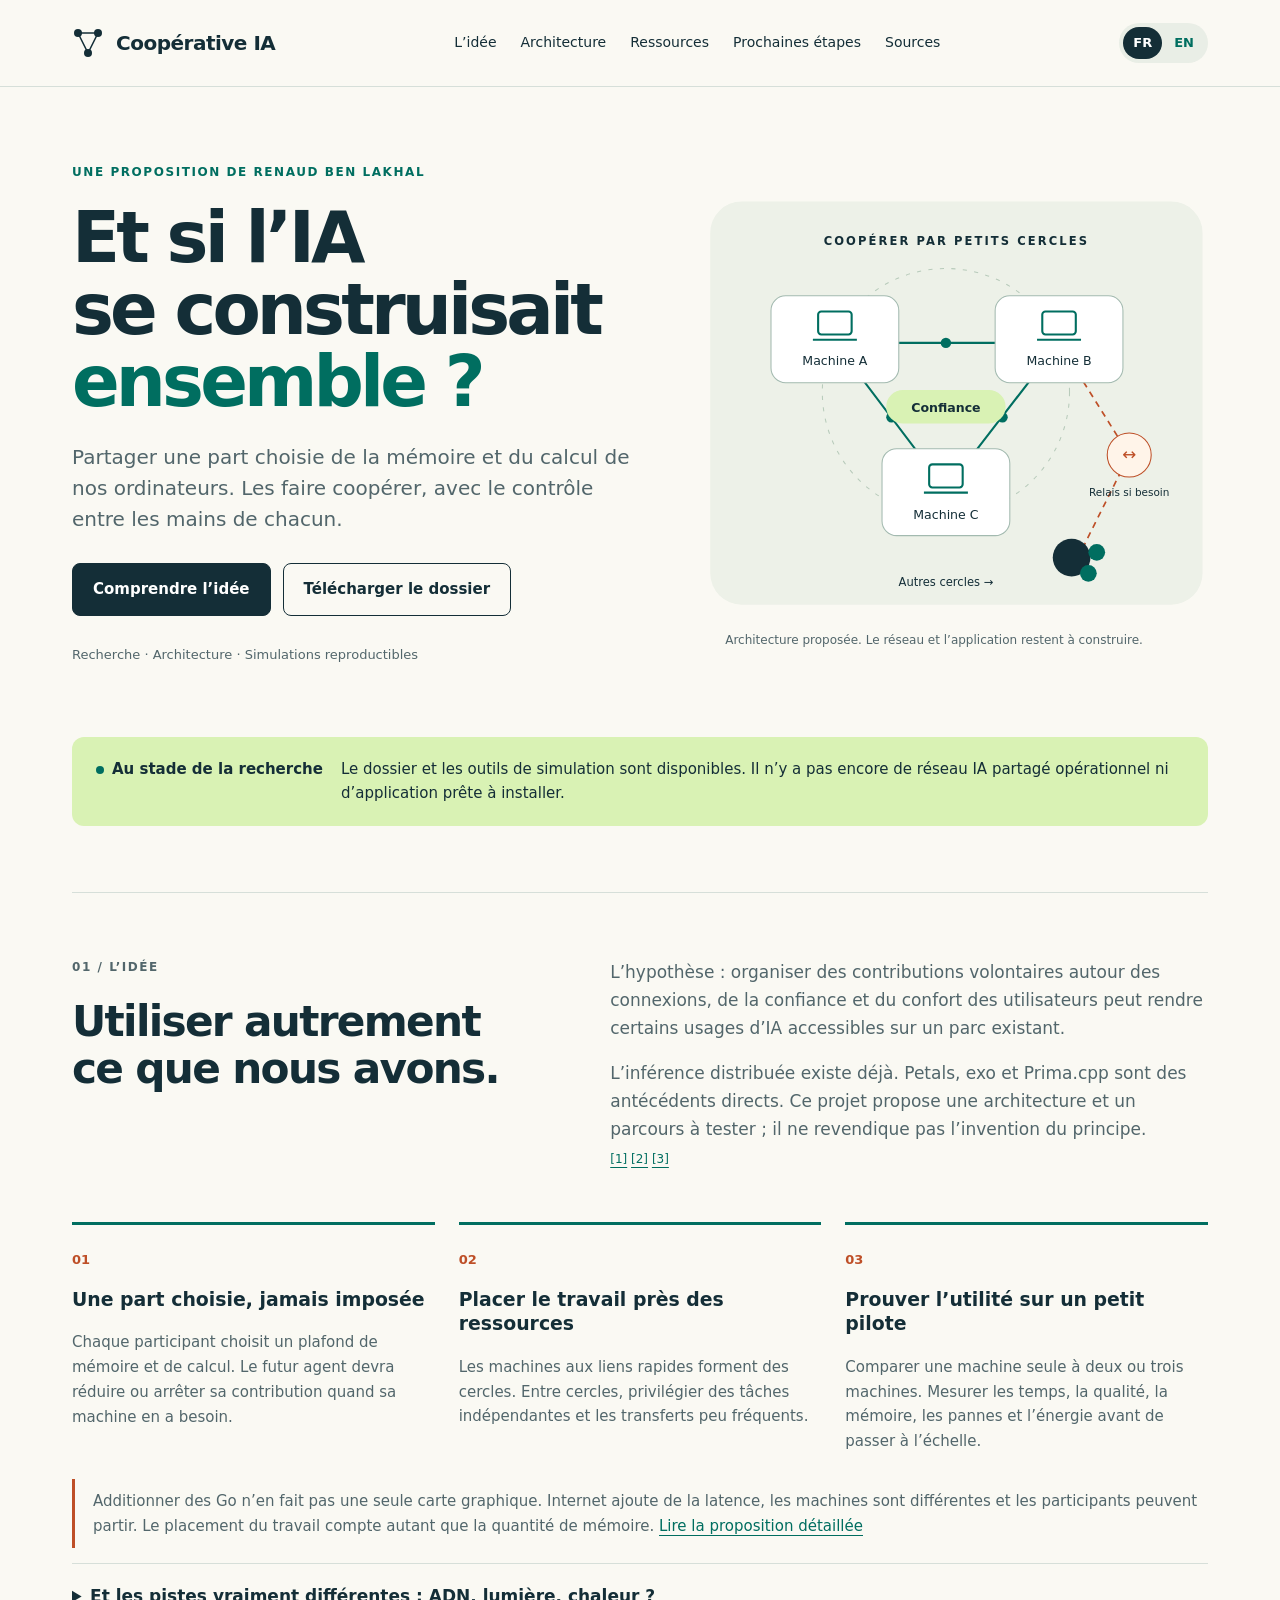
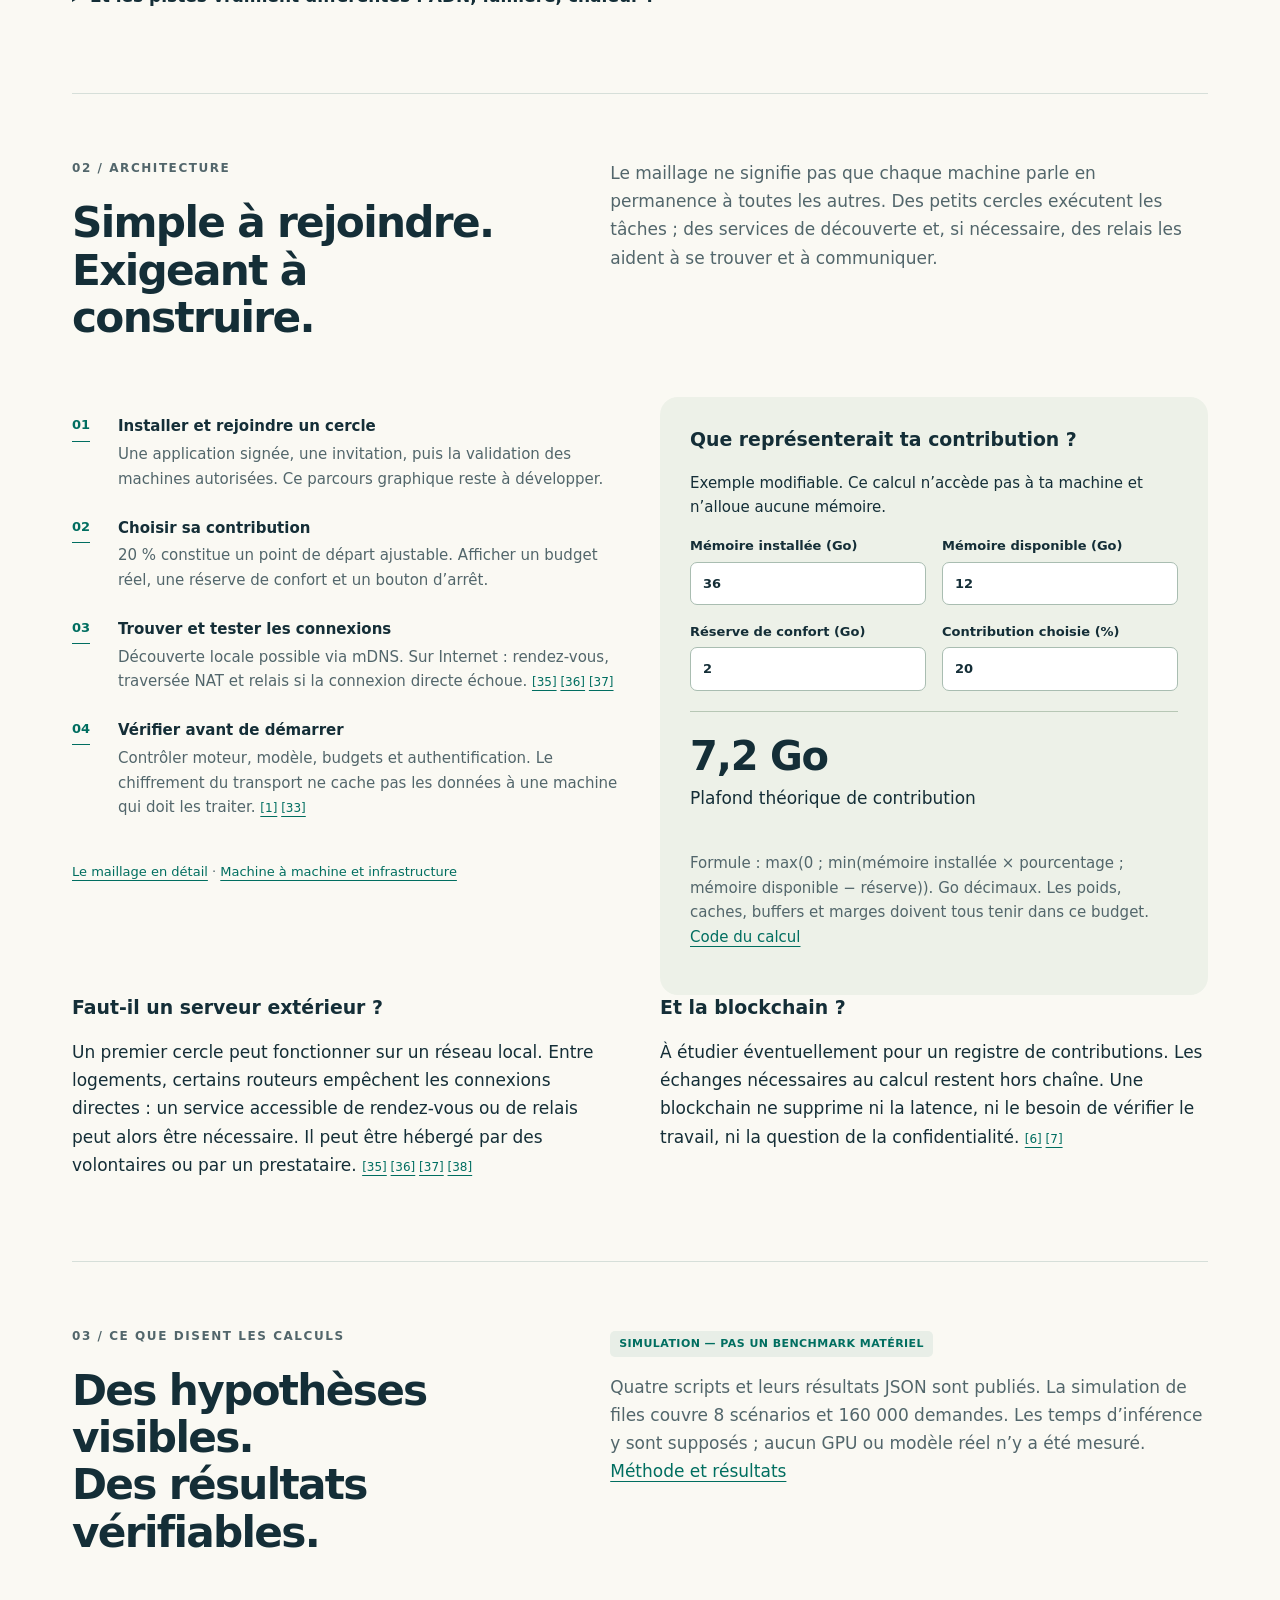
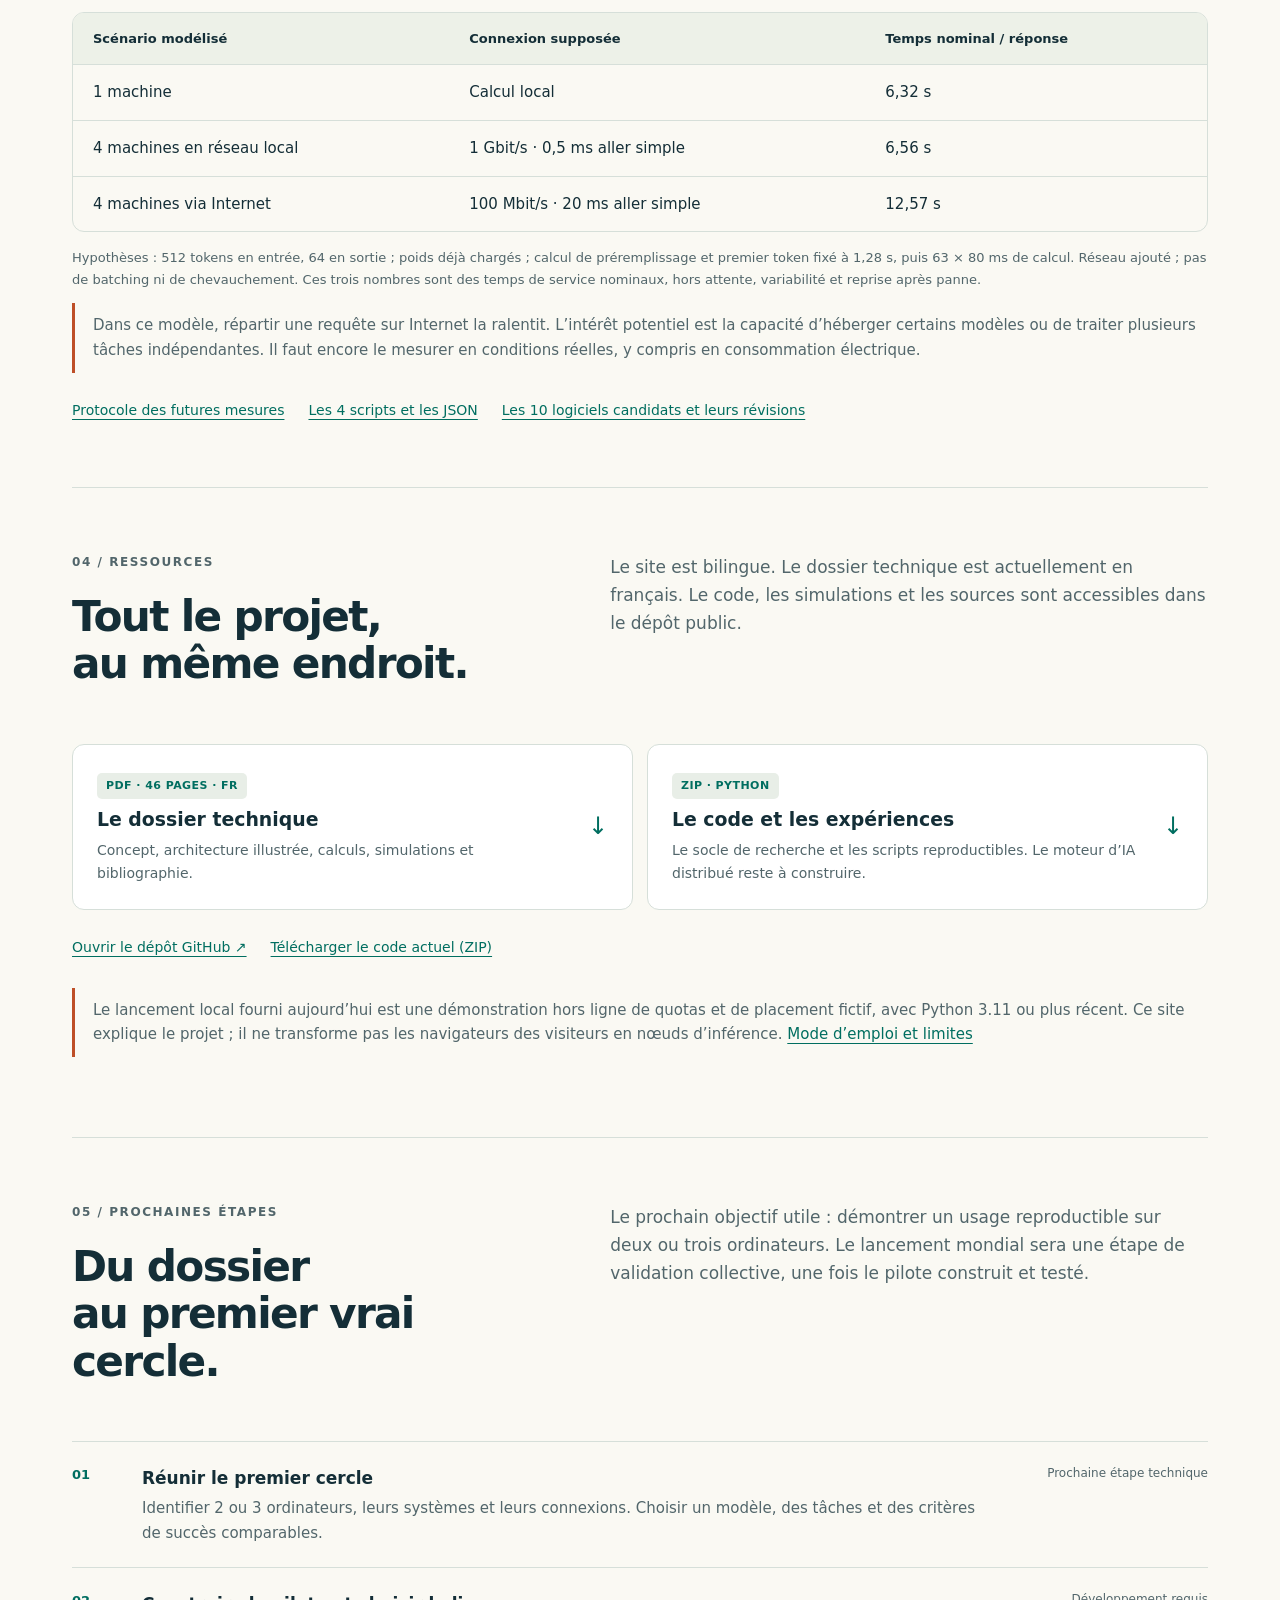
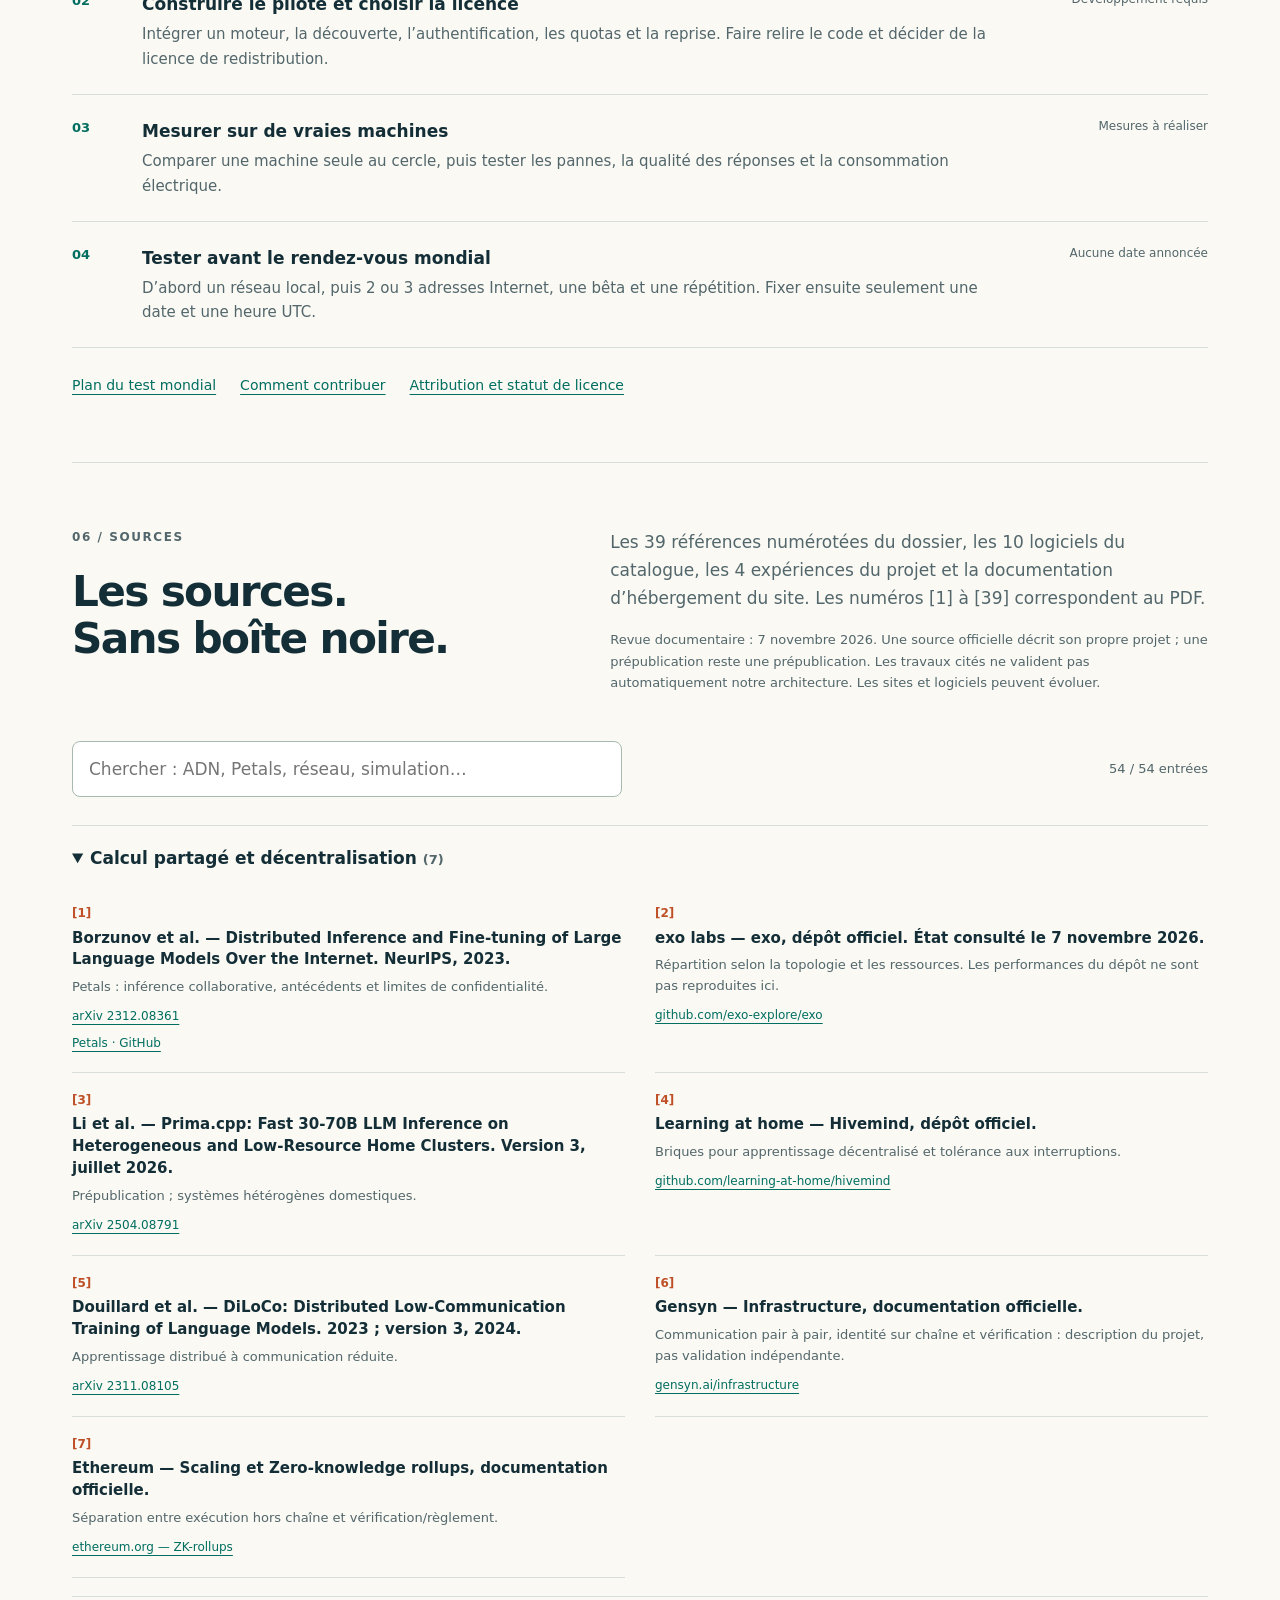
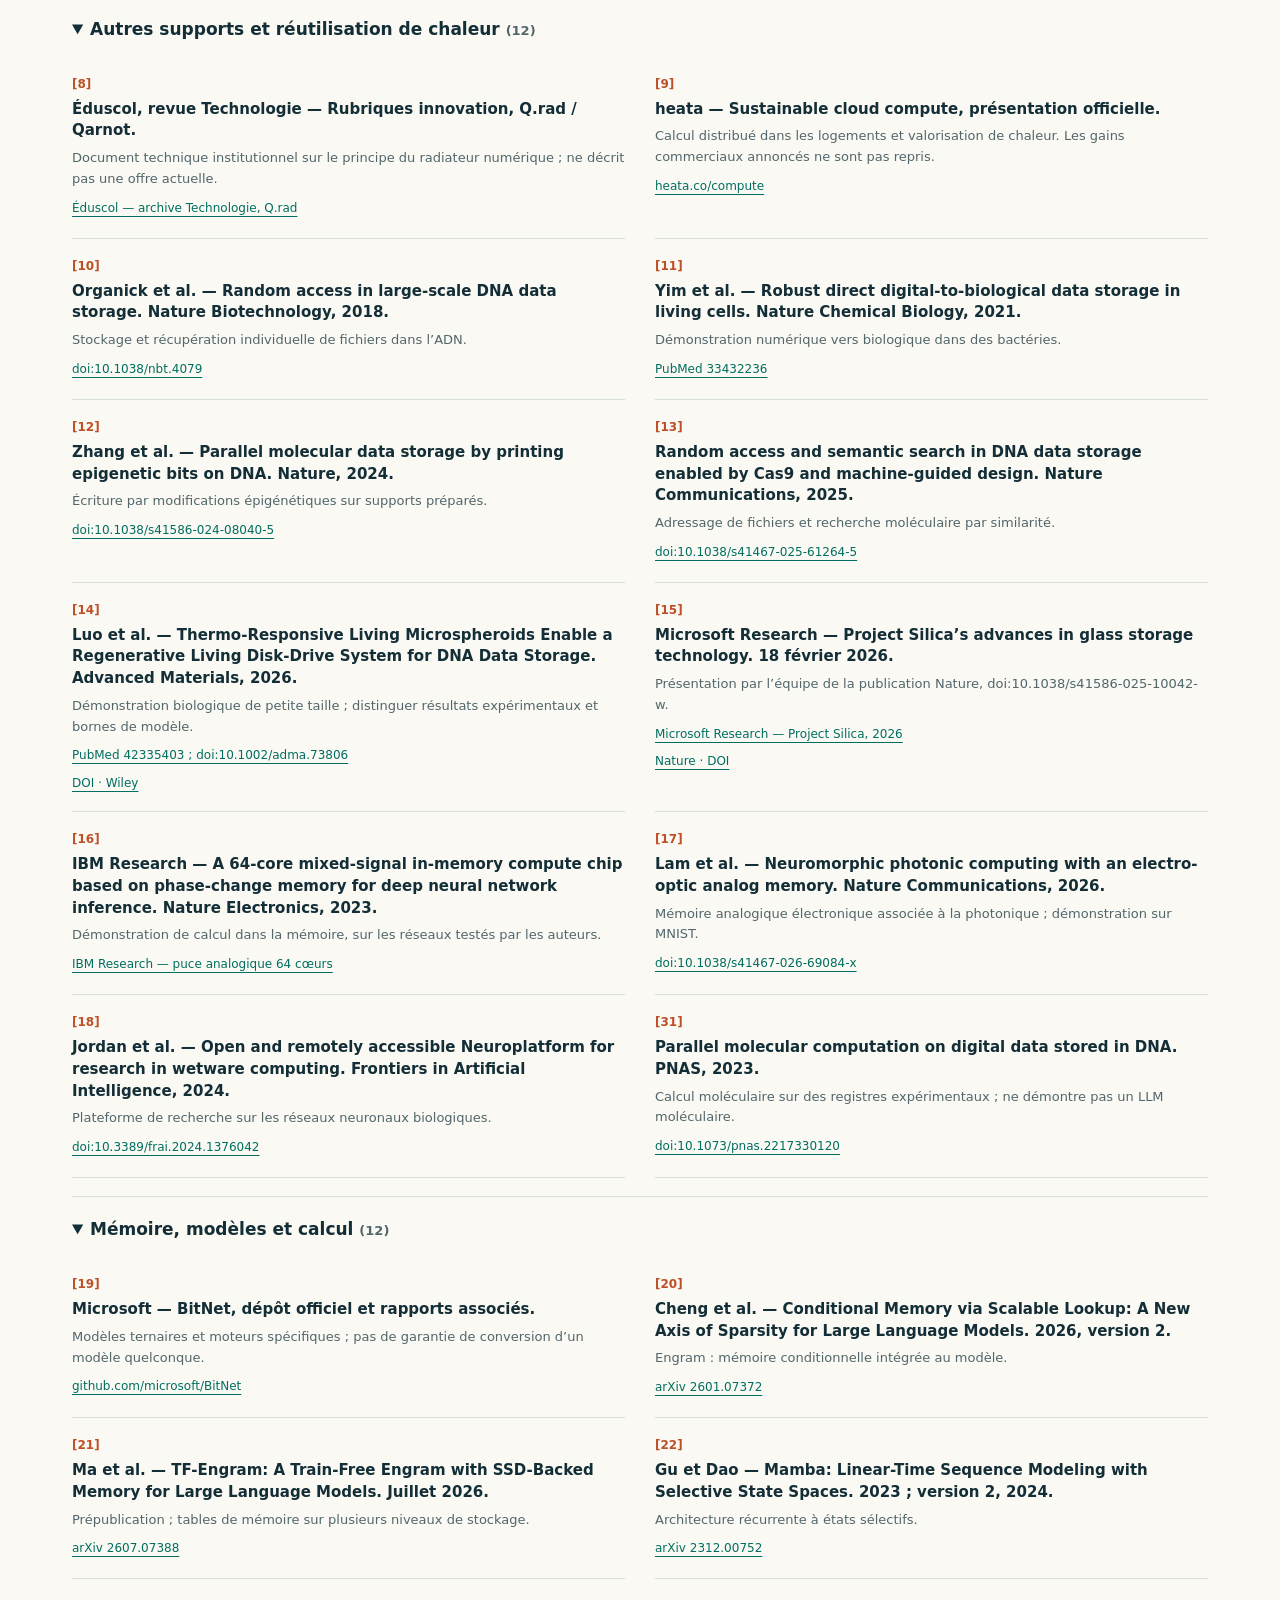
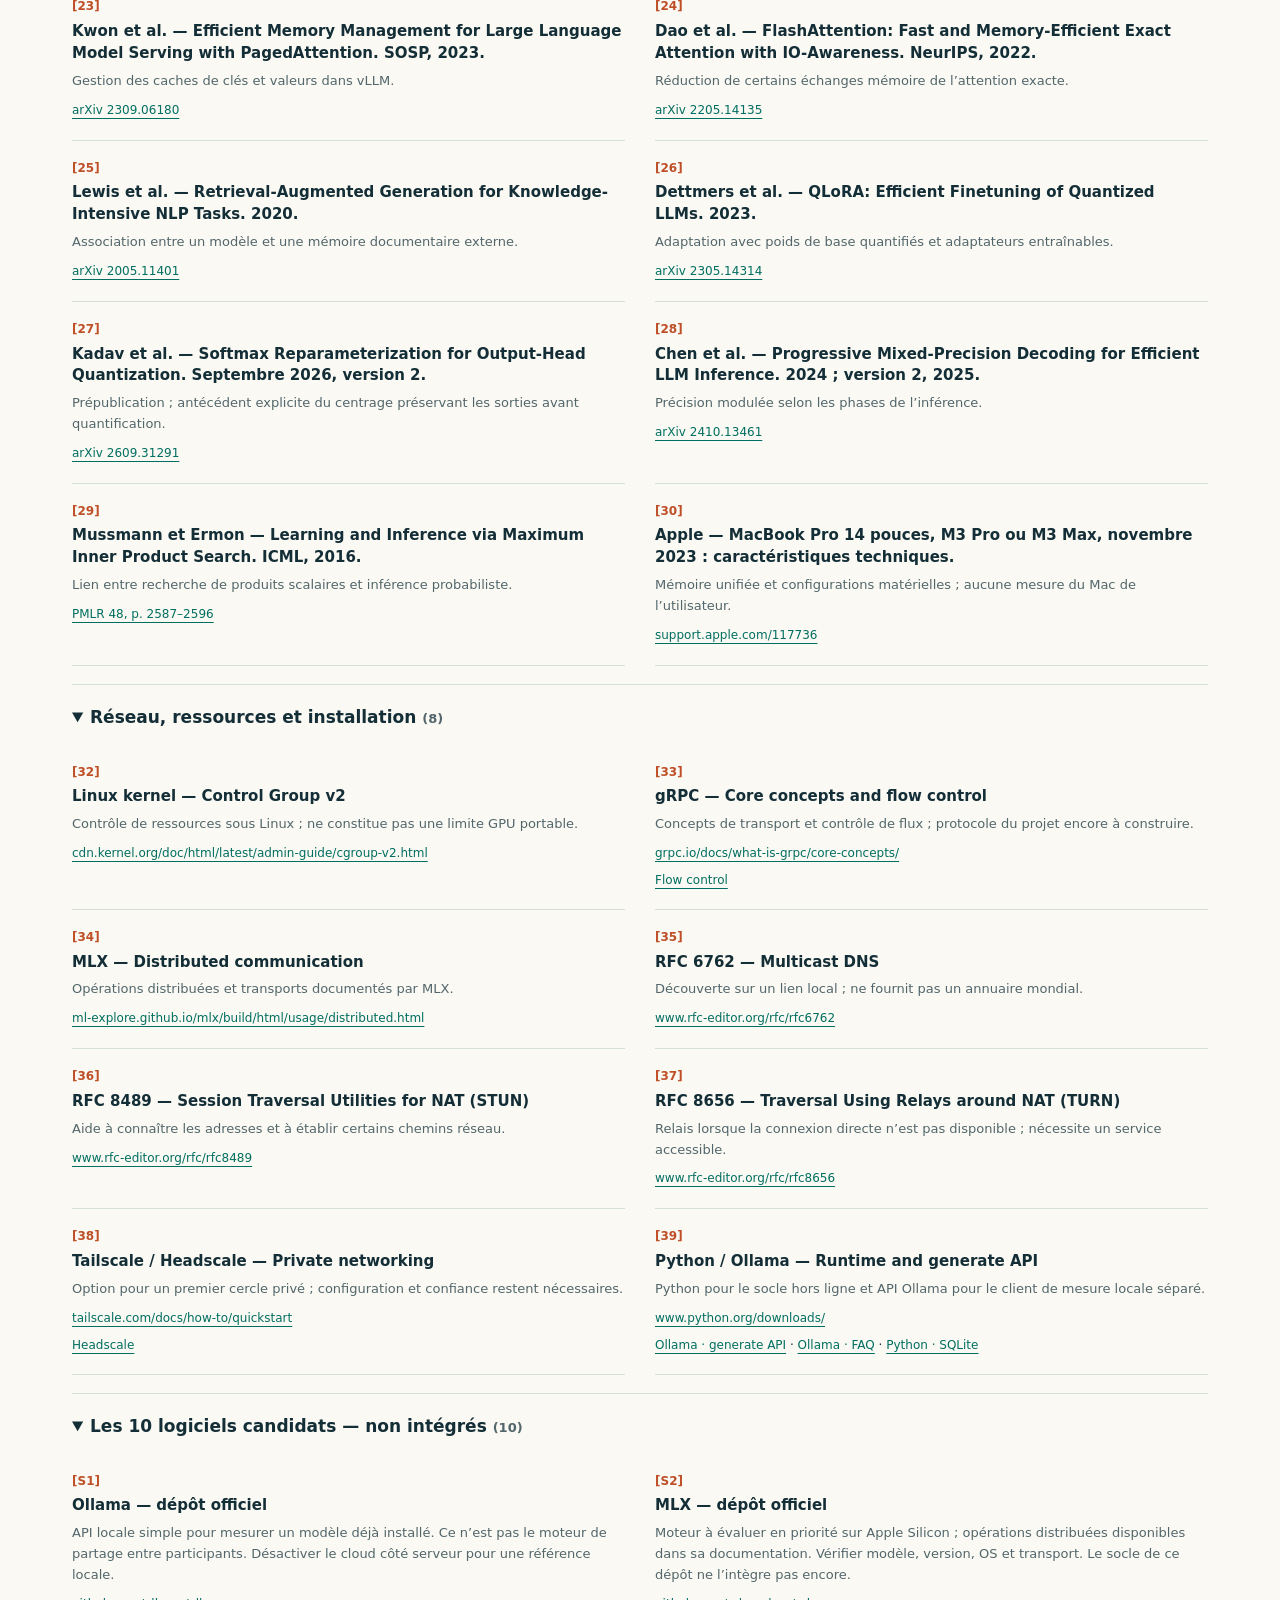
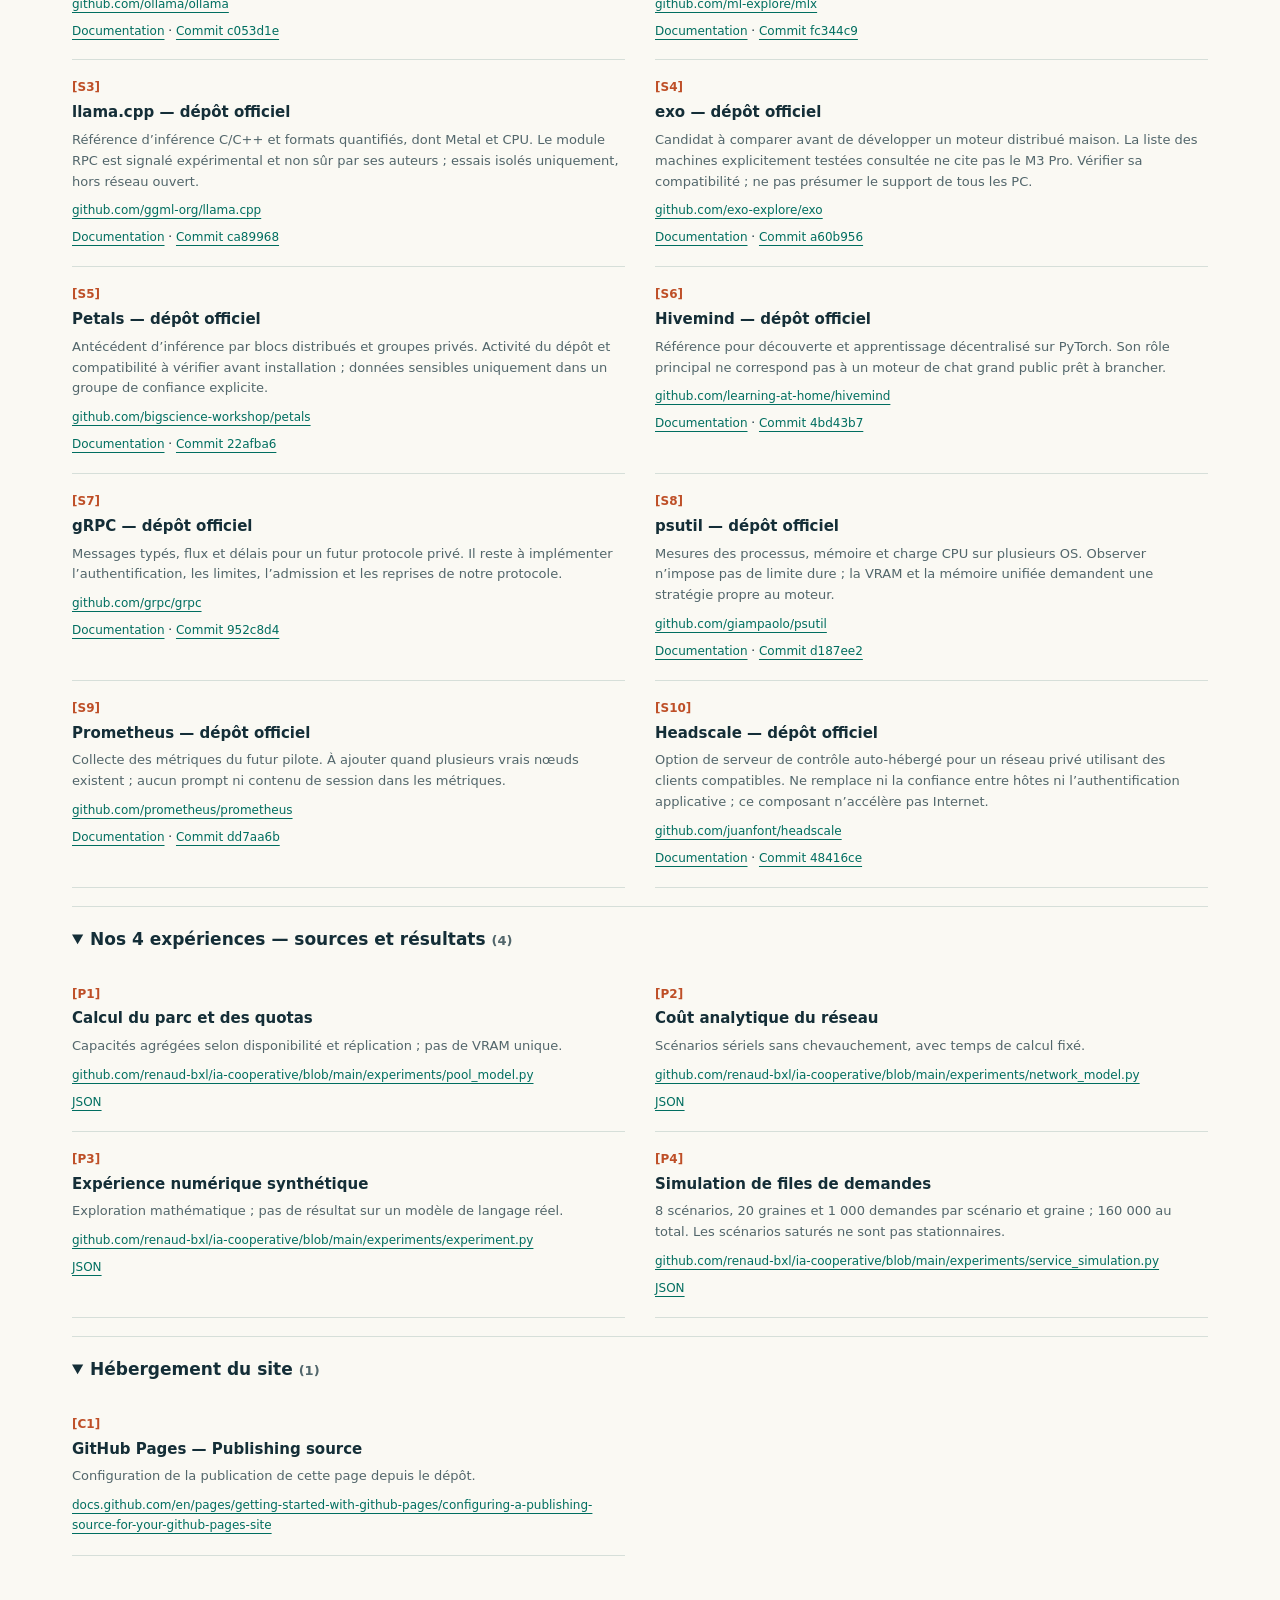
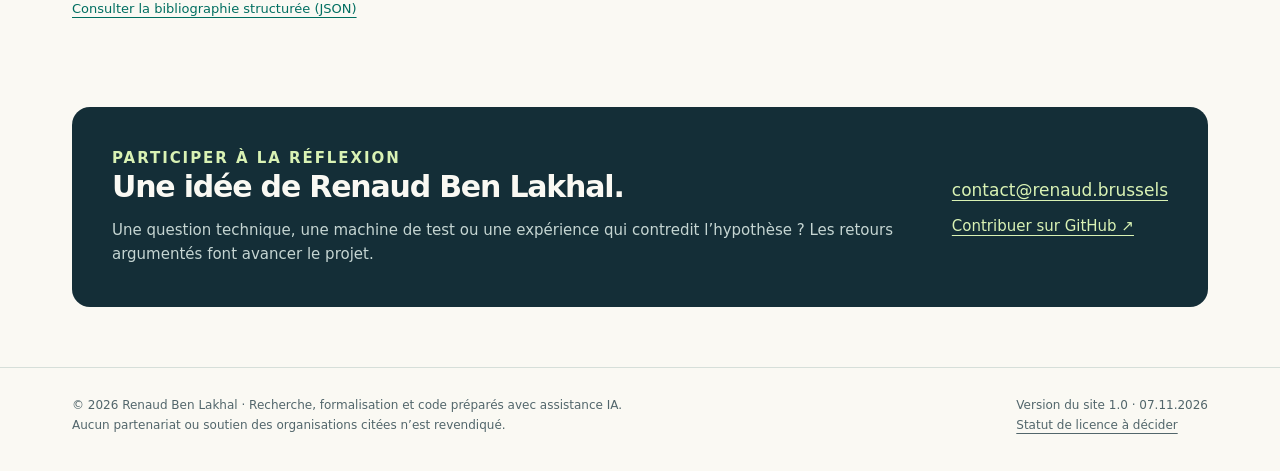
==== docs/index.html @ fbaa8c73 "Keep public research material only" ====
<!doctype html><html lang="fr"><head><meta charset="utf-8"><meta name="viewport" content="width=device-width,initial-scale=1"><title>Coopérative IA — Renaud Ben Lakhal</title><meta name="description" content="Une proposition de Renaud Ben Lakhal pour partager volontairement mémoire et calcul. Architecture, simulations reproductibles, ressources et sources."><meta name="author" content="Renaud Ben Lakhal"><meta name="theme-color" content="#142e37"><meta property="og:title" content="Coopérative IA — Renaud Ben Lakhal"><meta property="og:description" content="Une proposition de Renaud Ben Lakhal pour partager volontairement mémoire et calcul. Architecture, simulations reproductibles, ressources et sources."><meta property="og:type" content="website"><link rel="alternate" hreflang="fr" href="index.html"><link rel="alternate" hreflang="en" href="en.html"><link rel="icon" href="site/favicon.svg" type="image/svg+xml"><link rel="stylesheet" href="site/style.css"><script src="site/app.js" defer></script></head><body>
 <a class="skip" href="#main">Aller au contenu</a><header class="header"><div class="wrap"><a class="brand" href="index.html"><svg viewBox="0 0 32 32" aria-hidden="true"><path d="M6 6 26 6 16 26Z" fill="none" stroke="currentColor" stroke-width="1.5"/><g fill="currentColor"><circle cx="6" cy="6" r="4"/><circle cx="26" cy="6" r="4"/><circle cx="16" cy="26" r="4"/></g></svg>Coopérative IA</a><nav class="nav" aria-label="Navigation principale"><a href="#idea">L’idée</a><a href="#architecture">Architecture</a><a href="#resources">Ressources</a><a href="#next">Prochaines étapes</a><a href="#sources">Sources</a></nav><div class="languages" aria-label="Langue"><span aria-current="page">FR</span><a href="en.html" lang="en" hreflang="en" aria-label="Read in English">EN</a></div></div></header>
 <main id="main" class="wrap"><div class="hero"><div><p class="eyebrow">Une proposition de Renaud Ben Lakhal</p><h1>Et si l’IA<br>se construisait<br><em>ensemble ?</em></h1><p class="lede">Partager une part choisie de la mémoire et du calcul de nos ordinateurs. Les faire coopérer, avec le contrôle entre les mains de chacun.</p><div class="buttons"><a href="#idea" class="button">Comprendre l’idée</a><a href="#resources" class="button secondary">Télécharger le dossier</a></div><p class="small">Recherche · Architecture · Simulations reproductibles</p></div><figure class="hero-visual"><svg viewBox="0 0 480 420" role="img" aria-labelledby="diagram-title diagram-desc"><title id="diagram-title">Un petit cercle de machines, relié à d’autres cercles</title><desc id="diagram-desc">Trois ordinateurs coopèrent dans un cercle de confiance. Un autre cercle est accessible en direct ou par un relais si nécessaire. Schéma de l’architecture proposée.</desc><rect x="5" y="10" width="470" height="385" rx="30" fill="#edf1e8"/><circle cx="230" cy="192" r="118" fill="none" stroke="#b8cbbb" stroke-dasharray="4 7"/><path d="M124 145 338 145 230 285Z" stroke="#006e60" stroke-width="2" fill="none"/><g fill="#006e60"><circle cx="230" cy="145" r="5"/><circle cx="284" cy="216" r="5"/><circle cx="178" cy="216" r="5"/></g><path d="M338 145 405 252 360 342" fill="none" stroke="#be4f27" stroke-width="1.6" stroke-dasharray="6 5"/>
 <g font-family="system-ui,sans-serif" text-anchor="middle" fill="#142e37"><text x="240" y="52" font-size="11" font-weight="700" letter-spacing="2">COOPÉRER PAR PETITS CERCLES</text>
 <g fill="white" stroke="#a3bab0"><rect x="63" y="100" width="122" height="83" rx="14"/><rect x="277" y="100" width="122" height="83" rx="14"/><rect x="169" y="246" width="122" height="83" rx="14"/></g>
 <g fill="none" stroke="#006e60" stroke-width="2"><rect x="108" y="115" width="32" height="22" rx="3"/><path d="M103 142h42"/><rect x="322" y="115" width="32" height="22" rx="3"/><path d="M317 142h42"/><rect x="214" y="261" width="32" height="22" rx="3"/><path d="M209 288h42"/></g>
 <text x="124" y="166" font-size="12">Machine A</text><text x="338" y="166" font-size="12">Machine B</text><text x="230" y="313" font-size="12">Machine C</text>
 <rect x="173" y="190" width="114" height="32" rx="16" fill="#d9f2b4"/><text x="230" y="211" font-size="12" font-weight="700">Confiance</text>
 <circle cx="405" cy="252" r="21" fill="#fff4e9" stroke="#be4f27"/><text x="405" y="257" font-size="16" fill="#be4f27">↔</text><text x="405" y="291" font-size="10">Relais si besoin</text><circle cx="350" cy="350" r="18" fill="#142e37"/><circle cx="374" cy="345" r="8" fill="#006e60"/><circle cx="366" cy="365" r="8" fill="#006e60"/><text x="230" y="377" font-size="11">Autres cercles →</text></g></svg><figcaption>Architecture proposée. Le réseau et l’application restent à construire.</figcaption></figure></div>
 <aside class="status"><strong><span class="dot"></span>Au stade de la recherche</strong><p>Le dossier et les outils de simulation sont disponibles. Il n’y a pas encore de réseau IA partagé opérationnel ni d’application prête à installer.</p></aside>
 <section id="idea"><div class="section-head"><div><p class="eyebrow">01 / L’idée</p><h2>Utiliser autrement<br>ce que nous avons.</h2></div><div><p>L’hypothèse : organiser des contributions volontaires autour des connexions, de la confiance et du confort des utilisateurs peut rendre certains usages d’IA accessibles sur un parc existant.</p><p>L’inférence distribuée existe déjà. Petals, exo et Prima.cpp sont des antécédents directs. Ce projet propose une architecture et un parcours à tester ; il ne revendique pas l’invention du principe. <span class="refs"><a href="#ref-1">[1]</a> <a href="#ref-2">[2]</a> <a href="#ref-3">[3]</a></span></p></div></div><div class="grid3"><article class="feature"><div class="number">01</div><h3>Une part choisie, jamais imposée</h3><p>Chaque participant choisit un plafond de mémoire et de calcul. Le futur agent devra réduire ou arrêter sa contribution quand sa machine en a besoin.</p></article><article class="feature"><div class="number">02</div><h3>Placer le travail près des ressources</h3><p>Les machines aux liens rapides forment des cercles. Entre cercles, privilégier des tâches indépendantes et les transferts peu fréquents.</p></article><article class="feature"><div class="number">03</div><h3>Prouver l’utilité sur un petit pilote</h3><p>Comparer une machine seule à deux ou trois machines. Mesurer les temps, la qualité, la mémoire, les pannes et l’énergie avant de passer à l’échelle.</p></article></div><p class="note">Additionner des Go n’en fait pas une seule carte graphique. Internet ajoute de la latence, les machines sont différentes et les participants peuvent partir. Le placement du travail compte autant que la quantité de mémoire. <a href="https://github.com/renaud-bxl/ia-cooperative/blob/main/docs/PROPOSITION.md">Lire la proposition détaillée</a></p>
 <details><summary>Et les pistes vraiment différentes : ADN, lumière, chaleur ?</summary><p>Le stockage dans l’ADN, y compris dans des cellules vivantes, fait l’objet d’expériences publiées. Il ne démontre pas une mémoire vive directement utilisable par un LLM sur un PC. Le verre sert une autre logique d’archivage. Le calcul analogique en mémoire et la photonique sont des pistes matérielles distinctes. <span class="refs"><a href="#ref-10">[10]</a> <a href="#ref-11">[11]</a> <a href="#ref-12">[12]</a> <a href="#ref-13">[13]</a> <a href="#ref-14">[14]</a> <a href="#ref-15">[15]</a> <a href="#ref-16">[16]</a> <a href="#ref-17">[17]</a> <a href="#ref-18">[18]</a> <a href="#ref-31">[31]</a></span></p><p>Qarnot et heata illustrent la valorisation de chaleur. Cela inspire une implantation utile du calcul, sans prouver une économie d’énergie pour notre système. L’approche proposée ici vise d’abord un pilote réalisable avec des ordinateurs existants. <span class="refs"><a href="#ref-8">[8]</a> <a href="#ref-9">[9]</a></span></p></details></section>
 <section id="architecture"><div class="section-head"><div><p class="eyebrow">02 / Architecture</p><h2>Simple à rejoindre.<br>Exigeant à construire.</h2></div><p>Le maillage ne signifie pas que chaque machine parle en permanence à toutes les autres. Des petits cercles exécutent les tâches ; des services de découverte et, si nécessaire, des relais les aident à se trouver et à communiquer.</p></div><div class="split"><div><ol class="steps"><li><strong>Installer et rejoindre un cercle</strong><p>Une application signée, une invitation, puis la validation des machines autorisées. Ce parcours graphique reste à développer.</p></li><li><strong>Choisir sa contribution</strong><p>20 % constitue un point de départ ajustable. Afficher un budget réel, une réserve de confort et un bouton d’arrêt.</p></li><li><strong>Trouver et tester les connexions</strong><p>Découverte locale possible via mDNS. Sur Internet : rendez-vous, traversée NAT et relais si la connexion directe échoue. <span class="refs"><a href="#ref-35">[35]</a> <a href="#ref-36">[36]</a> <a href="#ref-37">[37]</a></span></p></li><li><strong>Vérifier avant de démarrer</strong><p>Contrôler moteur, modèle, budgets et authentification. Le chiffrement du transport ne cache pas les données à une machine qui doit les traiter. <span class="refs"><a href="#ref-1">[1]</a> <a href="#ref-33">[33]</a></span></p></li></ol><p class="small"><a href="https://github.com/renaud-bxl/ia-cooperative/blob/main/docs/MESH.md">Le maillage en détail</a> · <a href="https://github.com/renaud-bxl/ia-cooperative/blob/main/docs/INFRASTRUCTURE.md">Machine à machine et infrastructure</a></p></div><div class="tint calculator"><h3>Que représenterait ta contribution ?</h3><p>Exemple modifiable. Ce calcul n’accède pas à ta machine et n’alloue aucune mémoire.</p><form id="quota-form" novalidate><div class="calc-fields"><label for="installed">Mémoire installée (Go)<input id="installed" type="number" min="0" max="1000000" step="any" value="36" required inputmode="decimal"></label><label for="available">Mémoire disponible (Go)<input id="available" type="number" min="0" max="1000000" step="any" value="12" required inputmode="decimal"></label><label for="reserve">Réserve de confort (Go)<input id="reserve" type="number" min="0" max="1000000" step="any" value="2" required inputmode="decimal"></label><label for="percent">Contribution choisie (%)<input id="percent" type="number" min="0" max="100" step="any" value="20" required inputmode="decimal"></label></div><div class="result" aria-live="polite"><strong id="quota-value">7,2 Go</strong>Plafond théorique de contribution</div><p class="error" id="quota-error" role="status"></p></form><p class="small">Formule : max(0 ; min(mémoire installée × pourcentage ; mémoire disponible − réserve)). Go décimaux. Les poids, caches, buffers et marges doivent tous tenir dans ce budget. <a href="https://github.com/renaud-bxl/ia-cooperative/blob/main/coopai/policy.py">Code du calcul</a></p></div></div>
 <div class="split"><div><h3>Faut-il un serveur extérieur ?</h3><p>Un premier cercle peut fonctionner sur un réseau local. Entre logements, certains routeurs empêchent les connexions directes : un service accessible de rendez-vous ou de relais peut alors être nécessaire. Il peut être hébergé par des volontaires ou par un prestataire. <span class="refs"><a href="#ref-35">[35]</a> <a href="#ref-36">[36]</a> <a href="#ref-37">[37]</a> <a href="#ref-38">[38]</a></span></p></div><div><h3>Et la blockchain ?</h3><p>À étudier éventuellement pour un registre de contributions. Les échanges nécessaires au calcul restent hors chaîne. Une blockchain ne supprime ni la latence, ni le besoin de vérifier le travail, ni la question de la confidentialité. <span class="refs"><a href="#ref-6">[6]</a> <a href="#ref-7">[7]</a></span></p></div></div></section>
 <section id="evidence"><div class="section-head"><div><p class="eyebrow">03 / Ce que disent les calculs</p><h2>Des hypothèses visibles.<br>Des résultats vérifiables.</h2></div><div><span class="tag">Simulation — pas un benchmark matériel</span><p style="margin-top:16px">Quatre scripts et leurs résultats JSON sont publiés. La simulation de files couvre 8 scénarios et 160 000 demandes. Les temps d’inférence y sont supposés ; aucun GPU ou modèle réel n’y a été mesuré. <a href="#ref-P4">Méthode et résultats</a></p></div></div>
 <div class="table-wrap"><table><caption class="sr-only">Temps de service nominaux calculés, sans attente en file</caption><thead><tr><th>Scénario modélisé</th><th>Connexion supposée</th><th>Temps nominal / réponse</th></tr></thead><tbody><tr><td>1 machine</td><td>Calcul local</td><td>6,32 s</td></tr><tr><td>4 machines en réseau local</td><td>1 Gbit/s · 0,5 ms aller simple</td><td>6,56 s</td></tr><tr><td>4 machines via Internet</td><td>100 Mbit/s · 20 ms aller simple</td><td>12,57 s</td></tr></tbody></table></div><p class="small" style="margin-top:15px">Hypothèses : 512 tokens en entrée, 64 en sortie ; poids déjà chargés ; calcul de préremplissage et premier token fixé à 1,28 s, puis 63 × 80 ms de calcul. Réseau ajouté ; pas de batching ni de chevauchement. Ces trois nombres sont des temps de service nominaux, hors attente, variabilité et reprise après panne.</p><p class="note">Dans ce modèle, répartir une requête sur Internet la ralentit. L’intérêt potentiel est la capacité d’héberger certains modèles ou de traiter plusieurs tâches indépendantes. Il faut encore le mesurer en conditions réelles, y compris en consommation électrique.</p><div class="links-row"><a href="https://github.com/renaud-bxl/ia-cooperative/blob/main/docs/BENCHMARKS.md">Protocole des futures mesures</a><a href="https://github.com/renaud-bxl/ia-cooperative/tree/main/experiments">Les 4 scripts et les JSON</a><a href="https://github.com/renaud-bxl/ia-cooperative/blob/main/catalog/software.json">Les 10 logiciels candidats et leurs révisions</a></div></section>
 <section id="resources"><div class="section-head"><div><p class="eyebrow">04 / Ressources</p><h2>Tout le projet,<br>au même endroit.</h2></div><p>Le site est bilingue. Le dossier technique est actuellement en français. Le code, les simulations et les sources sont accessibles dans le dépôt public.</p></div><div class="download-grid"><a class="download" href="downloads/IA_cooperative_v1.4.pdf" download><div><span class="tag">PDF · 46 pages · FR</span><h3>Le dossier technique</h3><p>Concept, architecture illustrée, calculs, simulations et bibliographie.</p></div><span class="arrow" aria-hidden="true">↓</span></a><a class="download" href="https://github.com/renaud-bxl/ia-cooperative/archive/refs/heads/main.zip" download><div><span class="tag">ZIP · PYTHON</span><h3>Le code et les expériences</h3><p>Le socle de recherche et les scripts reproductibles. Le moteur d’IA distribué reste à construire.</p></div><span class="arrow" aria-hidden="true">↓</span></a></div><div class="links-row"><a href="https://github.com/renaud-bxl/ia-cooperative">Ouvrir le dépôt GitHub ↗</a><a href="https://github.com/renaud-bxl/ia-cooperative/archive/refs/heads/main.zip">Télécharger le code actuel (ZIP)</a></div><p class="note" style="margin-top:28px">Le lancement local fourni aujourd’hui est une démonstration hors ligne de quotas et de placement fictif, avec Python 3.11 ou plus récent. Ce site explique le projet ; il ne transforme pas les navigateurs des visiteurs en nœuds d’inférence. <a href="https://github.com/renaud-bxl/ia-cooperative/blob/main/docs/GETTING_STARTED.md">Mode d’emploi et limites</a></p></section>
 <section id="next"><div class="section-head"><div><p class="eyebrow">05 / Prochaines étapes</p><h2>Du dossier<br>au premier vrai cercle.</h2></div><p>Le prochain objectif utile : démontrer un usage reproductible sur deux ou trois ordinateurs. Le lancement mondial sera une étape de validation collective, une fois le pilote construit et testé.</p></div><ol class="roadmap"><li><span class="num">01</span><div><strong>Réunir le premier cercle</strong><p>Identifier 2 ou 3 ordinateurs, leurs systèmes et leurs connexions. Choisir un modèle, des tâches et des critères de succès comparables.</p></div><span class="state">Prochaine étape technique</span></li><li><span class="num">02</span><div><strong>Construire le pilote et choisir la licence</strong><p>Intégrer un moteur, la découverte, l’authentification, les quotas et la reprise. Faire relire le code et décider de la licence de redistribution.</p></div><span class="state">Développement requis</span></li><li><span class="num">03</span><div><strong>Mesurer sur de vraies machines</strong><p>Comparer une machine seule au cercle, puis tester les pannes, la qualité des réponses et la consommation électrique.</p></div><span class="state">Mesures à réaliser</span></li><li><span class="num">04</span><div><strong>Tester avant le rendez-vous mondial</strong><p>D’abord un réseau local, puis 2 ou 3 adresses Internet, une bêta et une répétition. Fixer ensuite seulement une date et une heure UTC.</p></div><span class="state">Aucune date annoncée</span></li></ol><div class="links-row"><a href="https://github.com/renaud-bxl/ia-cooperative/blob/main/docs/GLOBAL_TEST.md">Plan du test mondial</a><a href="https://github.com/renaud-bxl/ia-cooperative/blob/main/CONTRIBUTING.md">Comment contribuer</a><a href="https://github.com/renaud-bxl/ia-cooperative/blob/main/ATTRIBUTION.md">Attribution et statut de licence</a></div></section>
 <section id="sources"><div class="section-head"><div><p class="eyebrow">06 / Sources</p><h2>Les sources.<br>Sans boîte noire.</h2></div><div><p>Les 39 références numérotées du dossier, les 10 logiciels du catalogue, les 4 expériences du projet et la documentation d’hébergement du site. Les numéros [1] à [39] correspondent au PDF.</p><p class="small">Revue documentaire : 7 novembre 2026. Une source officielle décrit son propre projet ; une prépublication reste une prépublication. Les travaux cités ne valident pas automatiquement notre architecture. Les sites et logiciels peuvent évoluer.</p></div></div><div class="source-tools"><label><span class="sr-only">Chercher une source</span><input id="source-search" type="search" placeholder="Chercher : ADN, Petals, réseau, simulation…" autocomplete="off"></label><span id="source-count" role="status"></span></div><details class="source-group" open><summary>Calcul partagé et décentralisation <span class="small">(7)</span></summary><ul class="source-list"><li class="source" id="ref-1"><div class="refno">[1]</div><h3><a href="https://arxiv.org/abs/2312.08361">Borzunov et al. — Distributed Inference and Fine-tuning of Large Language Models Over the Internet. NeurIPS, 2023.</a></h3><p>Petals : inférence collaborative, antécédents et limites de confidentialité.</p><a href="https://arxiv.org/abs/2312.08361" class="source-link">arXiv 2312.08361</a><div class="extra"><a href="https://github.com/bigscience-workshop/petals">Petals · GitHub</a></div></li><li class="source" id="ref-2"><div class="refno">[2]</div><h3><a href="https://github.com/exo-explore/exo">exo labs — exo, dépôt officiel. État consulté le 7 novembre 2026.</a></h3><p>Répartition selon la topologie et les ressources. Les performances du dépôt ne sont pas reproduites ici.</p><a href="https://github.com/exo-explore/exo" class="source-link">github.com/exo-explore/exo</a></li><li class="source" id="ref-3"><div class="refno">[3]</div><h3><a href="https://arxiv.org/abs/2504.08791">Li et al. — Prima.cpp: Fast 30-70B LLM Inference on Heterogeneous and Low-Resource Home Clusters. Version 3, juillet 2026.</a></h3><p>Prépublication ; systèmes hétérogènes domestiques.</p><a href="https://arxiv.org/abs/2504.08791" class="source-link">arXiv 2504.08791</a></li><li class="source" id="ref-4"><div class="refno">[4]</div><h3><a href="https://github.com/learning-at-home/hivemind">Learning at home — Hivemind, dépôt officiel.</a></h3><p>Briques pour apprentissage décentralisé et tolérance aux interruptions.</p><a href="https://github.com/learning-at-home/hivemind" class="source-link">github.com/learning-at-home/hivemind</a></li><li class="source" id="ref-5"><div class="refno">[5]</div><h3><a href="https://arxiv.org/abs/2311.08105">Douillard et al. — DiLoCo: Distributed Low-Communication Training of Language Models. 2023 ; version 3, 2024.</a></h3><p>Apprentissage distribué à communication réduite.</p><a href="https://arxiv.org/abs/2311.08105" class="source-link">arXiv 2311.08105</a></li><li class="source" id="ref-6"><div class="refno">[6]</div><h3><a href="https://www.gensyn.ai/infrastructure">Gensyn — Infrastructure, documentation officielle.</a></h3><p>Communication pair à pair, identité sur chaîne et vérification : description du projet, pas validation indépendante.</p><a href="https://www.gensyn.ai/infrastructure" class="source-link">gensyn.ai/infrastructure</a></li><li class="source" id="ref-7"><div class="refno">[7]</div><h3><a href="https://ethereum.org/developers/docs/scaling/zk-rollups/">Ethereum — Scaling et Zero-knowledge rollups, documentation officielle.</a></h3><p>Séparation entre exécution hors chaîne et vérification/règlement.</p><a href="https://ethereum.org/developers/docs/scaling/zk-rollups/" class="source-link">ethereum.org — ZK-rollups</a></li></ul></details><details class="source-group" open><summary>Autres supports et réutilisation de chaleur <span class="small">(12)</span></summary><ul class="source-list"><li class="source" id="ref-8"><div class="refno">[8]</div><h3><a href="https://sti.eduscol.education.fr/sites/eduscol.education.fr.sti/files/ressources/techniques/11658/11658-rubriques-innovation-revue-technologie.pdf">Éduscol, revue Technologie — Rubriques innovation, Q.rad / Qarnot.</a></h3><p>Document technique institutionnel sur le principe du radiateur numérique ; ne décrit pas une offre actuelle.</p><a href="https://sti.eduscol.education.fr/sites/eduscol.education.fr.sti/files/ressources/techniques/11658/11658-rubriques-innovation-revue-technologie.pdf" class="source-link">Éduscol — archive Technologie, Q.rad</a></li><li class="source" id="ref-9"><div class="refno">[9]</div><h3><a href="https://heata.co/compute">heata — Sustainable cloud compute, présentation officielle.</a></h3><p>Calcul distribué dans les logements et valorisation de chaleur. Les gains commerciaux annoncés ne sont pas repris.</p><a href="https://heata.co/compute" class="source-link">heata.co/compute</a></li><li class="source" id="ref-10"><div class="refno">[10]</div><h3><a href="https://www.nature.com/articles/nbt.4079">Organick et al. — Random access in large-scale DNA data storage. Nature Biotechnology, 2018.</a></h3><p>Stockage et récupération individuelle de fichiers dans l’ADN.</p><a href="https://www.nature.com/articles/nbt.4079" class="source-link">doi:10.1038/nbt.4079</a></li><li class="source" id="ref-11"><div class="refno">[11]</div><h3><a href="https://pubmed.ncbi.nlm.nih.gov/33432236/">Yim et al. — Robust direct digital-to-biological data storage in living cells. Nature Chemical Biology, 2021.</a></h3><p>Démonstration numérique vers biologique dans des bactéries.</p><a href="https://pubmed.ncbi.nlm.nih.gov/33432236/" class="source-link">PubMed 33432236</a></li><li class="source" id="ref-12"><div class="refno">[12]</div><h3><a href="https://www.nature.com/articles/s41586-024-08040-5">Zhang et al. — Parallel molecular data storage by printing epigenetic bits on DNA. Nature, 2024.</a></h3><p>Écriture par modifications épigénétiques sur supports préparés.</p><a href="https://www.nature.com/articles/s41586-024-08040-5" class="source-link">doi:10.1038/s41586-024-08040-5</a></li><li class="source" id="ref-13"><div class="refno">[13]</div><h3><a href="https://www.nature.com/articles/s41467-025-61264-5">Random access and semantic search in DNA data storage enabled by Cas9 and machine-guided design. Nature Communications, 2025.</a></h3><p>Adressage de fichiers et recherche moléculaire par similarité.</p><a href="https://www.nature.com/articles/s41467-025-61264-5" class="source-link">doi:10.1038/s41467-025-61264-5</a></li><li class="source" id="ref-14"><div class="refno">[14]</div><h3><a href="https://pubmed.ncbi.nlm.nih.gov/42335403/">Luo et al. — Thermo-Responsive Living Microspheroids Enable a Regenerative Living Disk-Drive System for DNA Data Storage. Advanced Materials, 2026.</a></h3><p>Démonstration biologique de petite taille ; distinguer résultats expérimentaux et bornes de modèle.</p><a href="https://pubmed.ncbi.nlm.nih.gov/42335403/" class="source-link">PubMed 42335403 ; doi:10.1002/adma.73806</a><div class="extra"><a href="https://doi.org/10.1002/adma.73806">DOI · Wiley</a></div></li><li class="source" id="ref-15"><div class="refno">[15]</div><h3><a href="https://www.microsoft.com/en-us/research/blog/project-silicas-advances-in-glass-storage-technology/">Microsoft Research — Project Silica’s advances in glass storage technology. 18 février 2026.</a></h3><p>Présentation par l’équipe de la publication Nature, doi:10.1038/s41586-025-10042-w.</p><a href="https://www.microsoft.com/en-us/research/blog/project-silicas-advances-in-glass-storage-technology/" class="source-link">Microsoft Research — Project Silica, 2026</a><div class="extra"><a href="https://doi.org/10.1038/s41586-025-10042-w">Nature · DOI</a></div></li><li class="source" id="ref-16"><div class="refno">[16]</div><h3><a href="https://research.ibm.com/publications/a-64-core-mixed-signal-in-memory-compute-chip-based-on-phase-change-memory-for-deep-neural-network-inference">IBM Research — A 64-core mixed-signal in-memory compute chip based on phase-change memory for deep neural network inference. Nature Electronics, 2023.</a></h3><p>Démonstration de calcul dans la mémoire, sur les réseaux testés par les auteurs.</p><a href="https://research.ibm.com/publications/a-64-core-mixed-signal-in-memory-compute-chip-based-on-phase-change-memory-for-deep-neural-network-inference" class="source-link">IBM Research — puce analogique 64 cœurs</a></li><li class="source" id="ref-17"><div class="refno">[17]</div><h3><a href="https://www.nature.com/articles/s41467-026-69084-x">Lam et al. — Neuromorphic photonic computing with an electro-optic analog memory. Nature Communications, 2026.</a></h3><p>Mémoire analogique électronique associée à la photonique ; démonstration sur MNIST.</p><a href="https://www.nature.com/articles/s41467-026-69084-x" class="source-link">doi:10.1038/s41467-026-69084-x</a></li><li class="source" id="ref-18"><div class="refno">[18]</div><h3><a href="https://www.frontiersin.org/journals/artificial-intelligence/articles/10.3389/frai.2024.1376042/full">Jordan et al. — Open and remotely accessible Neuroplatform for research in wetware computing. Frontiers in Artificial Intelligence, 2024.</a></h3><p>Plateforme de recherche sur les réseaux neuronaux biologiques.</p><a href="https://www.frontiersin.org/journals/artificial-intelligence/articles/10.3389/frai.2024.1376042/full" class="source-link">doi:10.3389/frai.2024.1376042</a></li><li class="source" id="ref-31"><div class="refno">[31]</div><h3><a href="https://pmc.ncbi.nlm.nih.gov/articles/PMC10500265/">Parallel molecular computation on digital data stored in DNA. PNAS, 2023.</a></h3><p>Calcul moléculaire sur des registres expérimentaux ; ne démontre pas un LLM moléculaire.</p><a href="https://pmc.ncbi.nlm.nih.gov/articles/PMC10500265/" class="source-link">doi:10.1073/pnas.2217330120</a></li></ul></details><details class="source-group" open><summary>Mémoire, modèles et calcul <span class="small">(12)</span></summary><ul class="source-list"><li class="source" id="ref-19"><div class="refno">[19]</div><h3><a href="https://github.com/microsoft/BitNet">Microsoft — BitNet, dépôt officiel et rapports associés.</a></h3><p>Modèles ternaires et moteurs spécifiques ; pas de garantie de conversion d’un modèle quelconque.</p><a href="https://github.com/microsoft/BitNet" class="source-link">github.com/microsoft/BitNet</a></li><li class="source" id="ref-20"><div class="refno">[20]</div><h3><a href="https://arxiv.org/abs/2601.07372">Cheng et al. — Conditional Memory via Scalable Lookup: A New Axis of Sparsity for Large Language Models. 2026, version 2.</a></h3><p>Engram : mémoire conditionnelle intégrée au modèle.</p><a href="https://arxiv.org/abs/2601.07372" class="source-link">arXiv 2601.07372</a></li><li class="source" id="ref-21"><div class="refno">[21]</div><h3><a href="https://arxiv.org/abs/2607.07388">Ma et al. — TF-Engram: A Train-Free Engram with SSD-Backed Memory for Large Language Models. Juillet 2026.</a></h3><p>Prépublication ; tables de mémoire sur plusieurs niveaux de stockage.</p><a href="https://arxiv.org/abs/2607.07388" class="source-link">arXiv 2607.07388</a></li><li class="source" id="ref-22"><div class="refno">[22]</div><h3><a href="https://arxiv.org/abs/2312.00752">Gu et Dao — Mamba: Linear-Time Sequence Modeling with Selective State Spaces. 2023 ; version 2, 2024.</a></h3><p>Architecture récurrente à états sélectifs.</p><a href="https://arxiv.org/abs/2312.00752" class="source-link">arXiv 2312.00752</a></li><li class="source" id="ref-23"><div class="refno">[23]</div><h3><a href="https://arxiv.org/abs/2309.06180">Kwon et al. — Efficient Memory Management for Large Language Model Serving with PagedAttention. SOSP, 2023.</a></h3><p>Gestion des caches de clés et valeurs dans vLLM.</p><a href="https://arxiv.org/abs/2309.06180" class="source-link">arXiv 2309.06180</a></li><li class="source" id="ref-24"><div class="refno">[24]</div><h3><a href="https://arxiv.org/abs/2205.14135">Dao et al. — FlashAttention: Fast and Memory-Efficient Exact Attention with IO-Awareness. NeurIPS, 2022.</a></h3><p>Réduction de certains échanges mémoire de l’attention exacte.</p><a href="https://arxiv.org/abs/2205.14135" class="source-link">arXiv 2205.14135</a></li><li class="source" id="ref-25"><div class="refno">[25]</div><h3><a href="https://arxiv.org/abs/2005.11401">Lewis et al. — Retrieval-Augmented Generation for Knowledge-Intensive NLP Tasks. 2020.</a></h3><p>Association entre un modèle et une mémoire documentaire externe.</p><a href="https://arxiv.org/abs/2005.11401" class="source-link">arXiv 2005.11401</a></li><li class="source" id="ref-26"><div class="refno">[26]</div><h3><a href="https://arxiv.org/abs/2305.14314">Dettmers et al. — QLoRA: Efficient Finetuning of Quantized LLMs. 2023.</a></h3><p>Adaptation avec poids de base quantifiés et adaptateurs entraînables.</p><a href="https://arxiv.org/abs/2305.14314" class="source-link">arXiv 2305.14314</a></li><li class="source" id="ref-27"><div class="refno">[27]</div><h3><a href="https://arxiv.org/abs/2609.31291">Kadav et al. — Softmax Reparameterization for Output-Head Quantization. Septembre 2026, version 2.</a></h3><p>Prépublication ; antécédent explicite du centrage préservant les sorties avant quantification.</p><a href="https://arxiv.org/abs/2609.31291" class="source-link">arXiv 2609.31291</a></li><li class="source" id="ref-28"><div class="refno">[28]</div><h3><a href="https://arxiv.org/abs/2410.13461">Chen et al. — Progressive Mixed-Precision Decoding for Efficient LLM Inference. 2024 ; version 2, 2025.</a></h3><p>Précision modulée selon les phases de l’inférence.</p><a href="https://arxiv.org/abs/2410.13461" class="source-link">arXiv 2410.13461</a></li><li class="source" id="ref-29"><div class="refno">[29]</div><h3><a href="https://proceedings.mlr.press/v48/mussmann16">Mussmann et Ermon — Learning and Inference via Maximum Inner Product Search. ICML, 2016.</a></h3><p>Lien entre recherche de produits scalaires et inférence probabiliste.</p><a href="https://proceedings.mlr.press/v48/mussmann16" class="source-link">PMLR 48, p. 2587–2596</a></li><li class="source" id="ref-30"><div class="refno">[30]</div><h3><a href="https://support.apple.com/en-us/117736">Apple — MacBook Pro 14 pouces, M3 Pro ou M3 Max, novembre 2023 : caractéristiques techniques.</a></h3><p>Mémoire unifiée et configurations matérielles ; aucune mesure du Mac de l’utilisateur.</p><a href="https://support.apple.com/en-us/117736" class="source-link">support.apple.com/117736</a></li></ul></details><details class="source-group" open><summary>Réseau, ressources et installation <span class="small">(8)</span></summary><ul class="source-list"><li class="source" id="ref-32"><div class="refno">[32]</div><h3><a href="https://cdn.kernel.org/doc/html/latest/admin-guide/cgroup-v2.html">Linux kernel — Control Group v2</a></h3><p>Contrôle de ressources sous Linux ; ne constitue pas une limite GPU portable.</p><a href="https://cdn.kernel.org/doc/html/latest/admin-guide/cgroup-v2.html" class="source-link">cdn.kernel.org/doc/html/latest/admin-guide/cgroup-v2.html</a></li><li class="source" id="ref-33"><div class="refno">[33]</div><h3><a href="https://grpc.io/docs/what-is-grpc/core-concepts/">gRPC — Core concepts and flow control</a></h3><p>Concepts de transport et contrôle de flux ; protocole du projet encore à construire.</p><a href="https://grpc.io/docs/what-is-grpc/core-concepts/" class="source-link">grpc.io/docs/what-is-grpc/core-concepts/</a><div class="extra"><a href="https://grpc.io/docs/guides/flow-control/">Flow control</a></div></li><li class="source" id="ref-34"><div class="refno">[34]</div><h3><a href="https://ml-explore.github.io/mlx/build/html/usage/distributed.html">MLX — Distributed communication</a></h3><p>Opérations distribuées et transports documentés par MLX.</p><a href="https://ml-explore.github.io/mlx/build/html/usage/distributed.html" class="source-link">ml-explore.github.io/mlx/build/html/usage/distributed.html</a></li><li class="source" id="ref-35"><div class="refno">[35]</div><h3><a href="https://www.rfc-editor.org/rfc/rfc6762">RFC 6762 — Multicast DNS</a></h3><p>Découverte sur un lien local ; ne fournit pas un annuaire mondial.</p><a href="https://www.rfc-editor.org/rfc/rfc6762" class="source-link">www.rfc-editor.org/rfc/rfc6762</a></li><li class="source" id="ref-36"><div class="refno">[36]</div><h3><a href="https://www.rfc-editor.org/rfc/rfc8489">RFC 8489 — Session Traversal Utilities for NAT (STUN)</a></h3><p>Aide à connaître les adresses et à établir certains chemins réseau.</p><a href="https://www.rfc-editor.org/rfc/rfc8489" class="source-link">www.rfc-editor.org/rfc/rfc8489</a></li><li class="source" id="ref-37"><div class="refno">[37]</div><h3><a href="https://www.rfc-editor.org/rfc/rfc8656">RFC 8656 — Traversal Using Relays around NAT (TURN)</a></h3><p>Relais lorsque la connexion directe n’est pas disponible ; nécessite un service accessible.</p><a href="https://www.rfc-editor.org/rfc/rfc8656" class="source-link">www.rfc-editor.org/rfc/rfc8656</a></li><li class="source" id="ref-38"><div class="refno">[38]</div><h3><a href="https://tailscale.com/docs/how-to/quickstart">Tailscale / Headscale — Private networking</a></h3><p>Option pour un premier cercle privé ; configuration et confiance restent nécessaires.</p><a href="https://tailscale.com/docs/how-to/quickstart" class="source-link">tailscale.com/docs/how-to/quickstart</a><div class="extra"><a href="https://github.com/juanfont/headscale">Headscale</a></div></li><li class="source" id="ref-39"><div class="refno">[39]</div><h3><a href="https://www.python.org/downloads/">Python / Ollama — Runtime and generate API</a></h3><p>Python pour le socle hors ligne et API Ollama pour le client de mesure locale séparé.</p><a href="https://www.python.org/downloads/" class="source-link">www.python.org/downloads/</a><div class="extra"><a href="https://docs.ollama.com/api/generate">Ollama · generate API</a> · <a href="https://docs.ollama.com/faq">Ollama · FAQ</a> · <a href="https://docs.python.org/3/library/sqlite3.html">Python · SQLite</a></div></li></ul></details><details class="source-group" open><summary>Les 10 logiciels candidats — non intégrés <span class="small">(10)</span></summary><ul class="source-list"><li class="source" id="ref-S1"><div class="refno">[S1]</div><h3><a href="https://github.com/ollama/ollama">Ollama — dépôt officiel</a></h3><p>API locale simple pour mesurer un modèle déjà installé. Ce n’est pas le moteur de partage entre participants. Désactiver le cloud côté serveur pour une référence locale.</p><a href="https://github.com/ollama/ollama" class="source-link">github.com/ollama/ollama</a><div class="extra"><a href="https://docs.ollama.com/api/generate">Documentation</a> · <a href="https://github.com/ollama/ollama/commit/c053d1e98537f208b24165446369bd376a015999">Commit c053d1e</a></div></li><li class="source" id="ref-S2"><div class="refno">[S2]</div><h3><a href="https://github.com/ml-explore/mlx">MLX — dépôt officiel</a></h3><p>Moteur à évaluer en priorité sur Apple Silicon ; opérations distribuées disponibles dans sa documentation. Vérifier modèle, version, OS et transport. Le socle de ce dépôt ne l’intègre pas encore.</p><a href="https://github.com/ml-explore/mlx" class="source-link">github.com/ml-explore/mlx</a><div class="extra"><a href="https://ml-explore.github.io/mlx/build/html/usage/distributed.html">Documentation</a> · <a href="https://github.com/ml-explore/mlx/commit/fc344c986c4169d99f76b5d95ae6b4a58a359a63">Commit fc344c9</a></div></li><li class="source" id="ref-S3"><div class="refno">[S3]</div><h3><a href="https://github.com/ggml-org/llama.cpp">llama.cpp — dépôt officiel</a></h3><p>Référence d’inférence C/C++ et formats quantifiés, dont Metal et CPU. Le module RPC est signalé expérimental et non sûr par ses auteurs ; essais isolés uniquement, hors réseau ouvert.</p><a href="https://github.com/ggml-org/llama.cpp" class="source-link">github.com/ggml-org/llama.cpp</a><div class="extra"><a href="https://github.com/ggml-org/llama.cpp/blob/master/tools/rpc/README.md">Documentation</a> · <a href="https://github.com/ggml-org/llama.cpp/commit/ca89968a23a13e571a6b802a9891d22763153b61">Commit ca89968</a></div></li><li class="source" id="ref-S4"><div class="refno">[S4]</div><h3><a href="https://github.com/exo-explore/exo">exo — dépôt officiel</a></h3><p>Candidat à comparer avant de développer un moteur distribué maison. La liste des machines explicitement testées consultée ne cite pas le M3 Pro. Vérifier sa compatibilité ; ne pas présumer le support de tous les PC.</p><a href="https://github.com/exo-explore/exo" class="source-link">github.com/exo-explore/exo</a><div class="extra"><a href="https://github.com/exo-explore/exo/blob/main/PLATFORMS.md">Documentation</a> · <a href="https://github.com/exo-explore/exo/commit/a60b95698ca81737d367443674dd5563cbc9559b">Commit a60b956</a></div></li><li class="source" id="ref-S5"><div class="refno">[S5]</div><h3><a href="https://github.com/bigscience-workshop/petals">Petals — dépôt officiel</a></h3><p>Antécédent d’inférence par blocs distribués et groupes privés. Activité du dépôt et compatibilité à vérifier avant installation ; données sensibles uniquement dans un groupe de confiance explicite.</p><a href="https://github.com/bigscience-workshop/petals" class="source-link">github.com/bigscience-workshop/petals</a><div class="extra"><a href="https://github.com/bigscience-workshop/petals">Documentation</a> · <a href="https://github.com/bigscience-workshop/petals/commit/22afba627a7eb4fcfe9418c49472c6a51334b8ac">Commit 22afba6</a></div></li><li class="source" id="ref-S6"><div class="refno">[S6]</div><h3><a href="https://github.com/learning-at-home/hivemind">Hivemind — dépôt officiel</a></h3><p>Référence pour découverte et apprentissage décentralisé sur PyTorch. Son rôle principal ne correspond pas à un moteur de chat grand public prêt à brancher.</p><a href="https://github.com/learning-at-home/hivemind" class="source-link">github.com/learning-at-home/hivemind</a><div class="extra"><a href="https://github.com/learning-at-home/hivemind">Documentation</a> · <a href="https://github.com/learning-at-home/hivemind/commit/4bd43b77895019b20d18d81d0d0c1a5ab9a10847">Commit 4bd43b7</a></div></li><li class="source" id="ref-S7"><div class="refno">[S7]</div><h3><a href="https://github.com/grpc/grpc">gRPC — dépôt officiel</a></h3><p>Messages typés, flux et délais pour un futur protocole privé. Il reste à implémenter l’authentification, les limites, l’admission et les reprises de notre protocole.</p><a href="https://github.com/grpc/grpc" class="source-link">github.com/grpc/grpc</a><div class="extra"><a href="https://grpc.io/docs/languages/python/">Documentation</a> · <a href="https://github.com/grpc/grpc/commit/952c8d46d90530ddc497d22bdf4b4ccfce4e903c">Commit 952c8d4</a></div></li><li class="source" id="ref-S8"><div class="refno">[S8]</div><h3><a href="https://github.com/giampaolo/psutil">psutil — dépôt officiel</a></h3><p>Mesures des processus, mémoire et charge CPU sur plusieurs OS. Observer n’impose pas de limite dure ; la VRAM et la mémoire unifiée demandent une stratégie propre au moteur.</p><a href="https://github.com/giampaolo/psutil" class="source-link">github.com/giampaolo/psutil</a><div class="extra"><a href="https://github.com/giampaolo/psutil">Documentation</a> · <a href="https://github.com/giampaolo/psutil/commit/d187ee23b1a909d7e371b519fec2cf621c50577f">Commit d187ee2</a></div></li><li class="source" id="ref-S9"><div class="refno">[S9]</div><h3><a href="https://github.com/prometheus/prometheus">Prometheus — dépôt officiel</a></h3><p>Collecte des métriques du futur pilote. À ajouter quand plusieurs vrais nœuds existent ; aucun prompt ni contenu de session dans les métriques.</p><a href="https://github.com/prometheus/prometheus" class="source-link">github.com/prometheus/prometheus</a><div class="extra"><a href="https://github.com/prometheus/prometheus">Documentation</a> · <a href="https://github.com/prometheus/prometheus/commit/dd7aa6b0f19f4e952a55cbebd6e15458fe0ad9c6">Commit dd7aa6b</a></div></li><li class="source" id="ref-S10"><div class="refno">[S10]</div><h3><a href="https://github.com/juanfont/headscale">Headscale — dépôt officiel</a></h3><p>Option de serveur de contrôle auto-hébergé pour un réseau privé utilisant des clients compatibles. Ne remplace ni la confiance entre hôtes ni l’authentification applicative ; ce composant n’accélère pas Internet.</p><a href="https://github.com/juanfont/headscale" class="source-link">github.com/juanfont/headscale</a><div class="extra"><a href="https://github.com/juanfont/headscale">Documentation</a> · <a href="https://github.com/juanfont/headscale/commit/48416ce0894ef7bef0ef9c064609b4aa76a0d9b6">Commit 48416ce</a></div></li></ul></details><details class="source-group" open><summary>Nos 4 expériences — sources et résultats <span class="small">(4)</span></summary><ul class="source-list"><li class="source" id="ref-P1"><div class="refno">[P1]</div><h3><a href="https://github.com/renaud-bxl/ia-cooperative/blob/main/experiments/pool_model.py">Calcul du parc et des quotas</a></h3><p>Capacités agrégées selon disponibilité et réplication ; pas de VRAM unique.</p><a href="https://github.com/renaud-bxl/ia-cooperative/blob/main/experiments/pool_model.py" class="source-link">github.com/renaud-bxl/ia-cooperative/blob/main/experiments/pool_model.py</a><div class="extra"><a href="https://github.com/renaud-bxl/ia-cooperative/blob/main/experiments/pool_results.json">JSON</a></div></li><li class="source" id="ref-P2"><div class="refno">[P2]</div><h3><a href="https://github.com/renaud-bxl/ia-cooperative/blob/main/experiments/network_model.py">Coût analytique du réseau</a></h3><p>Scénarios sériels sans chevauchement, avec temps de calcul fixé.</p><a href="https://github.com/renaud-bxl/ia-cooperative/blob/main/experiments/network_model.py" class="source-link">github.com/renaud-bxl/ia-cooperative/blob/main/experiments/network_model.py</a><div class="extra"><a href="https://github.com/renaud-bxl/ia-cooperative/blob/main/experiments/network_results.json">JSON</a></div></li><li class="source" id="ref-P3"><div class="refno">[P3]</div><h3><a href="https://github.com/renaud-bxl/ia-cooperative/blob/main/experiments/experiment.py">Expérience numérique synthétique</a></h3><p>Exploration mathématique ; pas de résultat sur un modèle de langage réel.</p><a href="https://github.com/renaud-bxl/ia-cooperative/blob/main/experiments/experiment.py" class="source-link">github.com/renaud-bxl/ia-cooperative/blob/main/experiments/experiment.py</a><div class="extra"><a href="https://github.com/renaud-bxl/ia-cooperative/blob/main/experiments/results.json">JSON</a></div></li><li class="source" id="ref-P4"><div class="refno">[P4]</div><h3><a href="https://github.com/renaud-bxl/ia-cooperative/blob/main/experiments/service_simulation.py">Simulation de files de demandes</a></h3><p>8 scénarios, 20 graines et 1 000 demandes par scénario et graine ; 160 000 au total. Les scénarios saturés ne sont pas stationnaires.</p><a href="https://github.com/renaud-bxl/ia-cooperative/blob/main/experiments/service_simulation.py" class="source-link">github.com/renaud-bxl/ia-cooperative/blob/main/experiments/service_simulation.py</a><div class="extra"><a href="https://github.com/renaud-bxl/ia-cooperative/blob/main/experiments/service_results.json">JSON</a></div></li></ul></details><details class="source-group" open><summary>Hébergement du site <span class="small">(1)</span></summary><ul class="source-list"><li class="source" id="ref-C1"><div class="refno">[C1]</div><h3><a href="https://docs.github.com/en/pages/getting-started-with-github-pages/configuring-a-publishing-source-for-your-github-pages-site">GitHub Pages — Publishing source</a></h3><p>Configuration de la publication de cette page depuis le dépôt.</p><a href="https://docs.github.com/en/pages/getting-started-with-github-pages/configuring-a-publishing-source-for-your-github-pages-site" class="source-link">docs.github.com/en/pages/getting-started-with-github-pages/configuring-a-publishing-source-for-your-github-pages-site</a></li></ul></details><p class="small" style="margin-top:24px"><a href="https://github.com/renaud-bxl/ia-cooperative/blob/main/website/hub_sources.json">Consulter la bibliographie structurée (JSON)</a></p></section>
 <aside class="end"><div><p class="eyebrow" style="color:#d9f2b4">Participer à la réflexion</p><h2 style="font-size:30px;margin-bottom:14px">Une idée de Renaud Ben Lakhal.</h2><p>Une question technique, une machine de test ou une expérience qui contredit l’hypothèse ? Les retours argumentés font avancer le projet.</p></div><div><a href="mailto:contact@renaud.brussels">contact@renaud.brussels</a><p class="small" style="margin-top:10px"><a href="https://github.com/renaud-bxl/ia-cooperative">Contribuer sur GitHub ↗</a></p></div></aside></main>
 <footer><div class="wrap"><p>© 2026 Renaud Ben Lakhal · Recherche, formalisation et code préparés avec assistance IA.<br>Aucun partenariat ou soutien des organisations citées n’est revendiqué.</p><p>Version du site 1.0 · 07.11.2026<br><a href="https://github.com/renaud-bxl/ia-cooperative/blob/main/ATTRIBUTION.md">Statut de licence à décider</a></p></div></footer></body></html>
---- docs/site/style.css ----
:root{--ink:#142e37;--muted:#52666b;--paper:#faf9f3;--teal:#006e60;--line:#d6dfd9;--lime:#d9f2b4;--orange:#be4f27;--white:#fff;--radius:18px}
*{box-sizing:border-box}html{scroll-behavior:smooth;scroll-padding-top:100px}body{margin:0;background:var(--paper);color:var(--ink);font:17px/1.65 system-ui,-apple-system,BlinkMacSystemFont,"Segoe UI",sans-serif}a{color:var(--teal);text-underline-offset:4px}a:hover{text-decoration-thickness:2px}button,input{font:inherit}button,a,input,summary{touch-action:manipulation}:focus-visible{outline:3px solid var(--orange);outline-offset:5px}h1,h2,h3,p{margin-top:0}h1{font-size:clamp(2.6rem,5.5vw,5.3rem);line-height:1.02;letter-spacing:-.055em;font-weight:700;margin-bottom:24px}h2{font-size:clamp(2rem,3.3vw,3rem);line-height:1.12;letter-spacing:-.04em;margin-bottom:22px}h3{font-size:1.18rem;line-height:1.3}p{margin-bottom:1em}.wrap{max-width:1200px;padding:0 32px;margin:auto}.skip{position:absolute;left:16px;top:-80px;background:var(--white);z-index:30;padding:12px}.skip:focus{top:12px}.header{border-bottom:1px solid var(--line);background:rgba(250,249,243,.97);position:sticky;top:0;z-index:10}.header .wrap{display:flex;align-items:center;justify-content:space-between;gap:24px;min-height:86px}.brand{color:var(--ink);font-size:20px;letter-spacing:-.5px;font-weight:750;text-decoration:none;display:flex;align-items:center;gap:12px}.brand svg{width:32px;height:32px}.nav{display:flex;gap:24px;font-size:14px}.nav a{color:var(--ink);text-decoration:none}.languages{display:flex;gap:2px;padding:4px;background:#e9eee6;border-radius:24px;font-size:13px;font-weight:700}.languages a,.languages span{padding:5px 10px;border-radius:20px;text-decoration:none}.languages span{background:var(--ink);color:white}.eyebrow{font:700 12px/1.5 system-ui,sans-serif;letter-spacing:.13em;text-transform:uppercase;color:var(--teal);margin-bottom:22px}.hero{padding:76px 0 58px;display:grid;grid-template-columns:1.15fr 1fr;gap:55px;align-items:center}.hero .lede{font-size:20px;max-width:570px;color:var(--muted);line-height:1.55}.hero em{color:var(--teal);font-style:normal}.buttons{display:flex;flex-wrap:wrap;gap:12px;margin:28px 0}.button{display:inline-flex;align-items:center;justify-content:center;gap:12px;padding:13px 20px;border-radius:8px;background:var(--ink);color:white;text-decoration:none;font-size:15px;font-weight:650;border:1px solid var(--ink)}.button.secondary{background:transparent;color:var(--ink)}.small{font-size:13px;color:var(--muted)}.hero-visual{margin:0;position:relative}.hero-visual svg{width:100%;height:auto;display:block}.hero-visual figcaption{font-size:12px;color:var(--muted);padding:0 20px}.status{display:grid;grid-template-columns:auto 1fr;gap:18px;background:var(--lime);padding:20px 24px;border-radius:12px;margin-bottom:66px;font-size:15px}.status strong{white-space:nowrap}.status p{margin:0}.dot{display:inline-block;width:8px;height:8px;border-radius:50%;background:var(--teal);margin-right:8px}section{padding:65px 0;border-top:1px solid var(--line)}.section-head{display:grid;grid-template-columns:.8fr 1fr;gap:60px;margin-bottom:34px}.section-head p{color:var(--muted);max-width:630px}.grid3{display:grid;grid-template-columns:repeat(3,1fr);gap:24px}.feature{padding:24px 0 10px;border-top:3px solid var(--teal)}.number{font-size:13px;font-weight:700;color:var(--orange);margin-bottom:16px}.feature p{font-size:15px;color:var(--muted)}.refs{white-space:nowrap;font-size:12px}.split{display:grid;grid-template-columns:1fr 1fr;gap:40px}.tint{background:#edf1e8;border-radius:var(--radius);padding:30px}.tint p{font-size:15px}.calc-fields{display:grid;grid-template-columns:1fr 1fr;gap:16px}.calc-fields label{font-size:13px;font-weight:650}.calc-fields input{display:block;width:100%;margin-top:5px;padding:10px 12px;border:1px solid #a9bdb1;border-radius:7px;background:var(--white);color:var(--ink)}.result{padding-top:22px;margin-top:20px;border-top:1px solid #b7c7b5}.result strong{font-size:40px;line-height:1.1;letter-spacing:-.03em;display:block;margin-bottom:6px}.error{color:#a12d13;font-size:14px;min-height:1.6em}.steps{counter-reset:step;list-style:none;padding:0}.steps li{counter-increment:step;position:relative;padding:0 0 24px 46px;font-size:15px}.steps li:before{content:counter(step,decimal-leading-zero);position:absolute;left:0;top:0;color:var(--teal);font-weight:750;font-size:13px;border-bottom:1px solid var(--teal);padding-bottom:5px}.steps strong{display:block}.steps p{color:var(--muted);margin:3px 0 0}.note{border-left:3px solid var(--orange);padding:10px 0 10px 18px;font-size:15px;color:var(--muted)}.table-wrap{overflow-x:auto;border:1px solid var(--line);border-radius:12px}table{border-collapse:collapse;width:100%;font-size:15px}th,td{text-align:left;padding:15px 20px;border-bottom:1px solid var(--line)}th{background:#edf1e8;font-size:13px}tr:last-child td{border:0}.tag{display:inline-block;padding:4px 9px;border-radius:5px;background:#e8eee7;color:var(--teal);font-size:11px;font-weight:750;text-transform:uppercase;letter-spacing:.04em}.download-grid{display:grid;grid-template-columns:repeat(2,1fr);gap:14px}.download{display:grid;grid-template-columns:1fr auto;gap:20px;padding:24px;border:1px solid var(--line);background:var(--white);border-radius:12px;text-decoration:none;color:var(--ink)}.download:hover{border-color:var(--teal);background:#f3f7ed}.download h3{margin:8px 0}.download p{font-size:14px;color:var(--muted);margin:0}.arrow{font-size:24px;color:var(--teal);align-self:center}.links-row{display:flex;flex-wrap:wrap;gap:12px 24px;margin-top:26px;font-size:14px}.roadmap{list-style:none;padding:0;margin:0;border-top:1px solid var(--line)}.roadmap li{display:grid;grid-template-columns:50px 1fr 190px;gap:20px;padding:22px 0;border-bottom:1px solid var(--line)}.roadmap .num{color:var(--teal);font-size:13px;font-weight:750}.roadmap strong{display:block}.roadmap p{font-size:15px;color:var(--muted);margin:4px 0 0}.roadmap .state{font-size:12px;color:var(--muted);justify-self:end}.source-tools{display:flex;align-items:center;justify-content:space-between;gap:20px;margin:28px 0}.source-tools input{width:100%;max-width:550px;border:1px solid #a8b9b0;background:white;padding:13px 16px;border-radius:8px}.source-tools label{flex:1}.source-tools span{font-size:13px;color:var(--muted);white-space:nowrap}details{border-top:1px solid var(--line);padding:18px 0}summary{cursor:pointer;font-size:17px;font-weight:650}details>p{margin:18px 0 0;font-size:15px;color:var(--muted)}.source-list{list-style:none;padding:0;margin:14px 0 0;display:grid;grid-template-columns:1fr 1fr;gap:0 30px}.source{padding:18px 0;border-bottom:1px solid var(--line);scroll-margin-top:100px}.source:target{background:#e4efcf;padding:18px 12px}.source .refno{font-size:12px;font-weight:750;color:var(--orange)}.source h3{font-size:15px;line-height:1.45;margin:4px 0 6px}.source h3 a{text-decoration:none;color:var(--ink)}.source h3 a:hover{text-decoration:underline}.source p{font-size:13px;line-height:1.6;color:var(--muted);margin:0}.source .source-link{font-size:12px;display:inline-block;margin-top:9px;overflow-wrap:anywhere}.source .extra{font-size:12px;margin-top:6px}.end{background:var(--ink);color:var(--paper);border-radius:var(--radius);padding:40px;display:grid;grid-template-columns:1fr auto;gap:30px;align-items:center;margin:10px 0 60px}.end p{font-size:15px;color:#c5d5d2;margin-bottom:0}.end a{color:var(--lime)}footer{border-top:1px solid var(--line);padding:28px 0 35px;color:var(--muted);font-size:12px}footer .wrap{display:flex;justify-content:space-between;gap:30px}footer p{margin:0}footer a{color:inherit}[hidden]{display:none!important}.sr-only{position:absolute;width:1px;height:1px;padding:0;margin:-1px;overflow:hidden;clip:rect(0,0,0,0);white-space:nowrap;border:0}
@media(max-width:1000px){.nav{display:none}.hero{gap:25px}.section-head{gap:30px}.roadmap li{grid-template-columns:35px 1fr 130px}}
@media(max-width:700px){body{font-size:16px}.wrap{padding:0 21px}.header .wrap{min-height:72px;gap:12px}.brand{font-size:17px;gap:7px}.brand svg{width:26px}.hero{grid-template-columns:1fr;padding:44px 0 28px;gap:12px}h1{max-width:620px}.hero .lede{font-size:18px}.hero-visual{max-width:450px;margin:auto}.status{grid-template-columns:1fr;gap:7px;padding:18px;margin-bottom:42px}.section-head,.split,.grid3{grid-template-columns:1fr;gap:20px}.section-head{margin-bottom:24px}.section-head h2{margin-bottom:0}section{padding:42px 0}.tint{padding:22px}.download-grid,.source-list{grid-template-columns:1fr}.roadmap li{grid-template-columns:28px 1fr;gap:12px}.roadmap .state{grid-column:2;justify-self:start}.source-tools{align-items:flex-start;flex-direction:column;gap:8px}.source-tools label{width:100%}.end{grid-template-columns:1fr;padding:26px;gap:18px;margin-bottom:40px}footer .wrap{flex-direction:column;gap:12px}.button{padding:12px 16px}.calc-fields{gap:12px}.source{padding:14px 0}}
@media(prefers-reduced-motion:reduce){html{scroll-behavior:auto}}
@media print{.header{position:static}.nav,.languages,.source-tools,.calculator{display:none}.hero{padding:25px 0}.hero-visual{max-width:350px}section{padding:25px 0}.source-list{display:block}details{display:block}.end{background:white;color:var(--ink)}a{color:var(--ink)}.download,li,.feature{break-inside:avoid}}
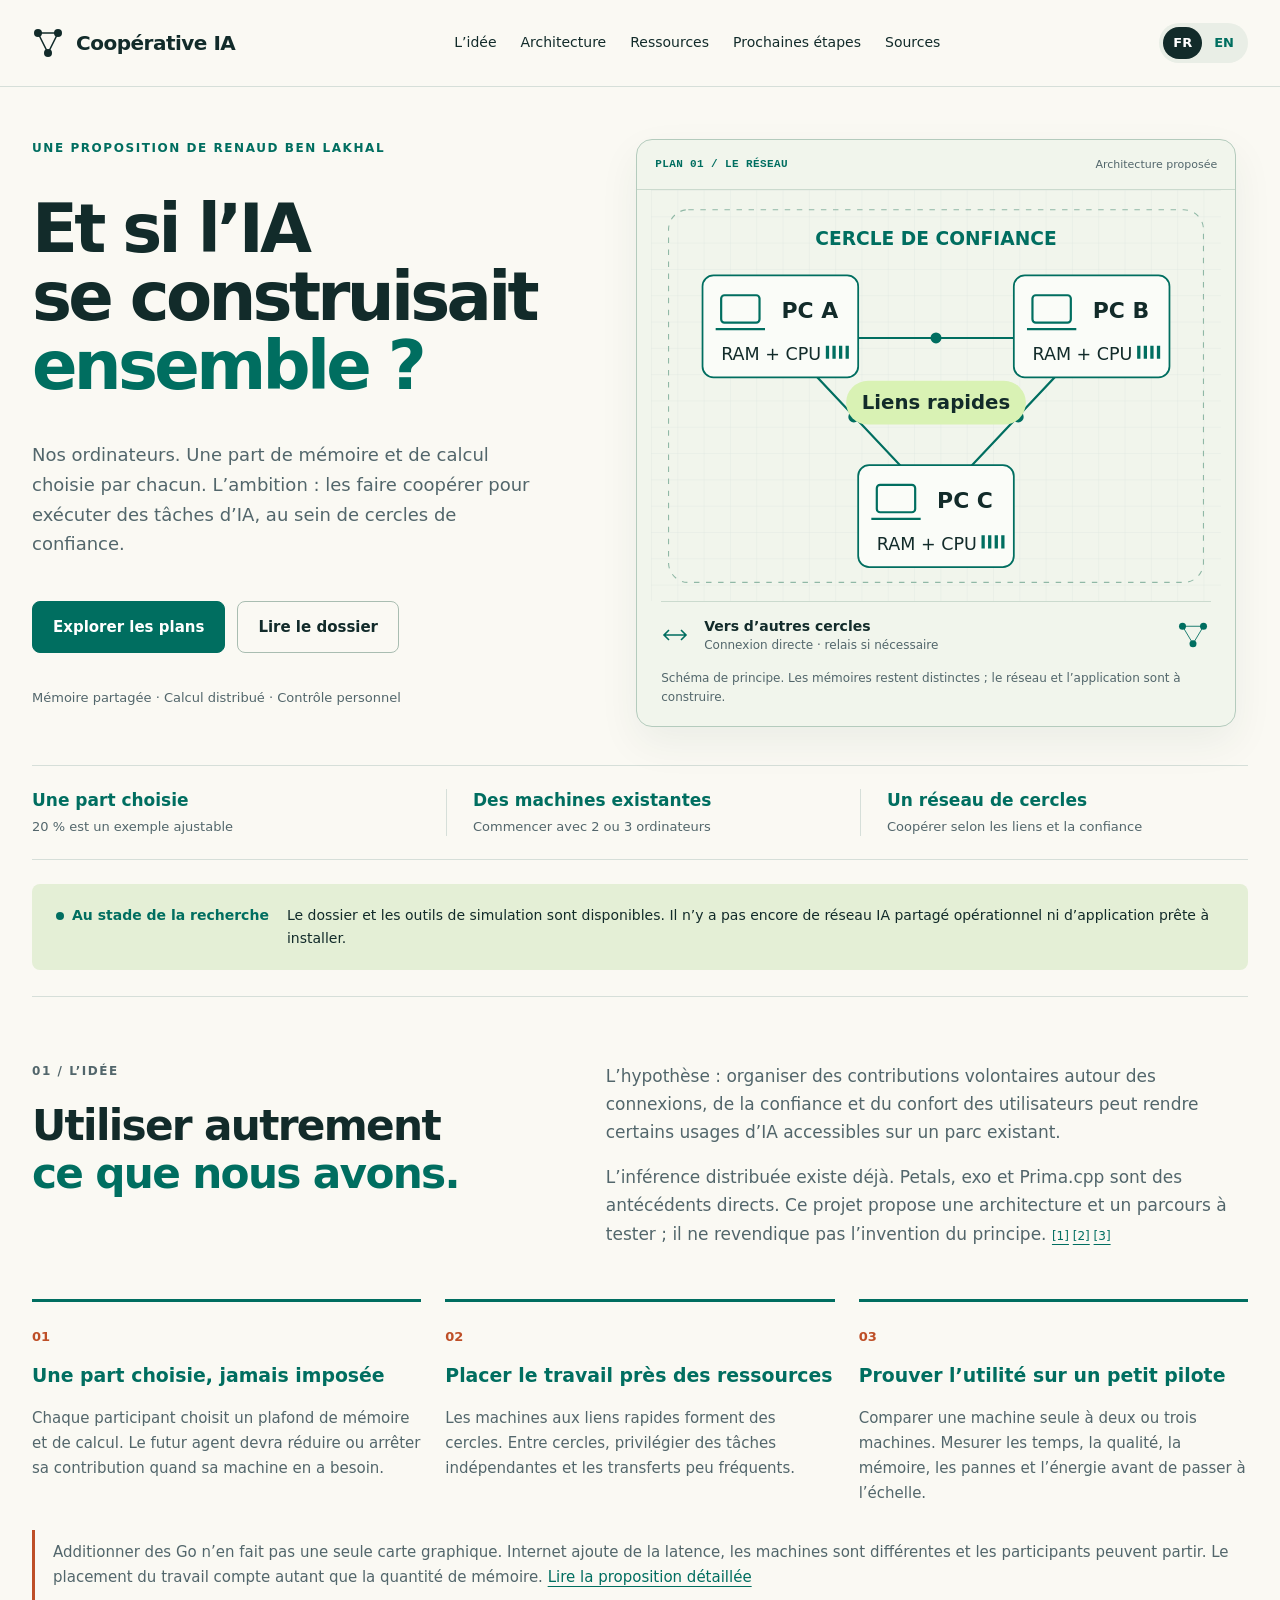
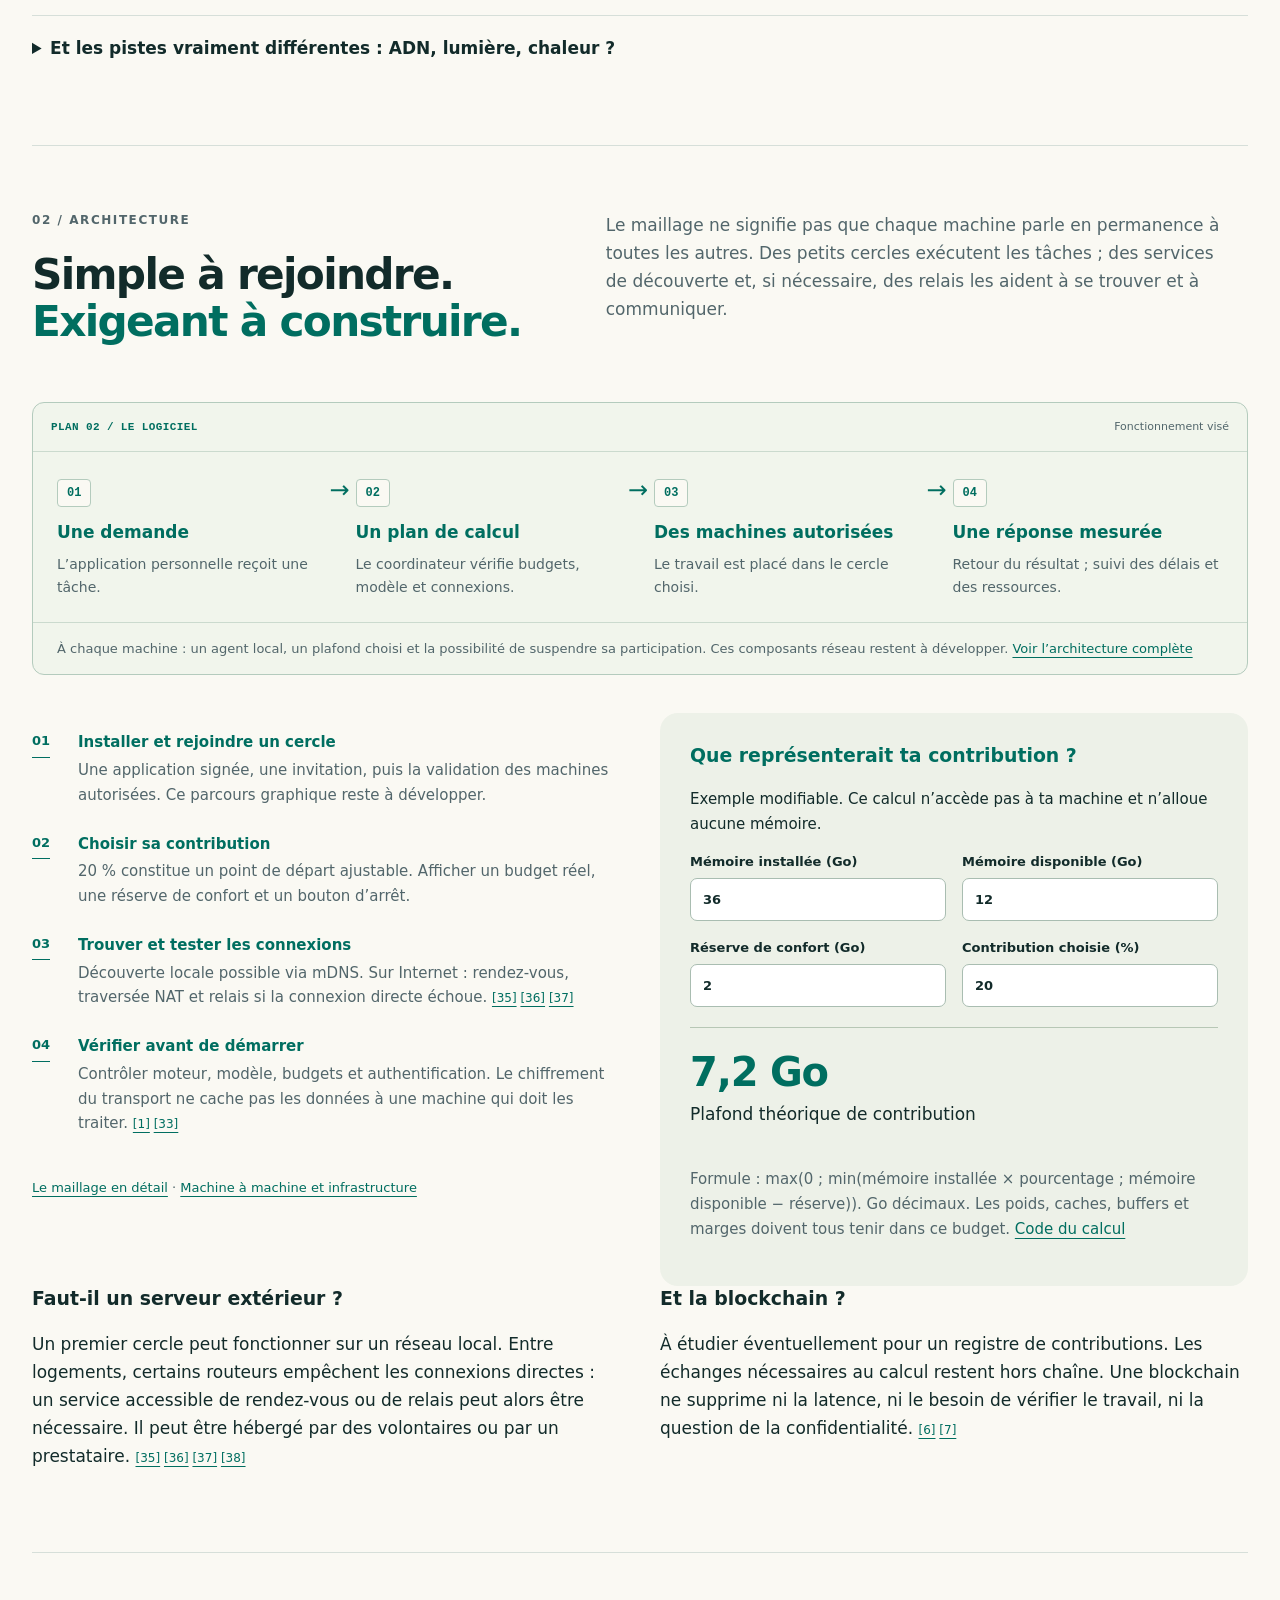
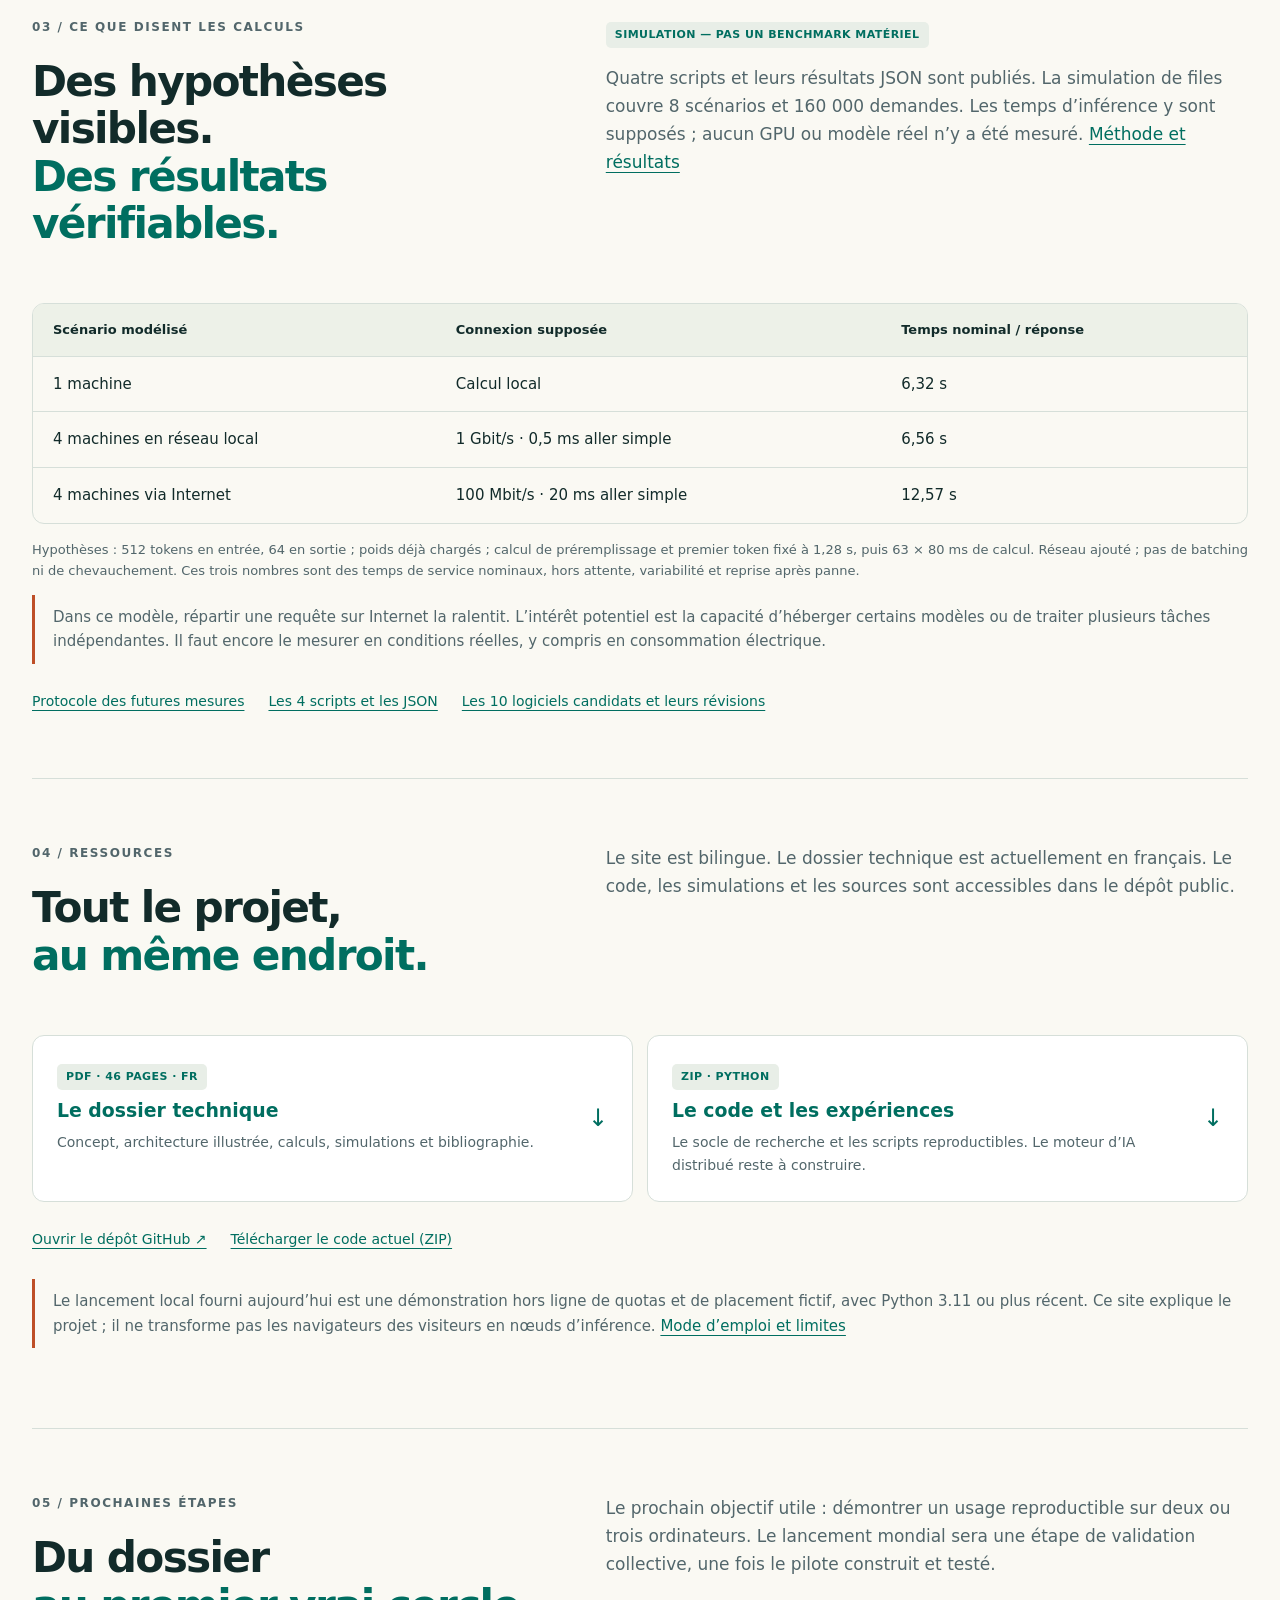
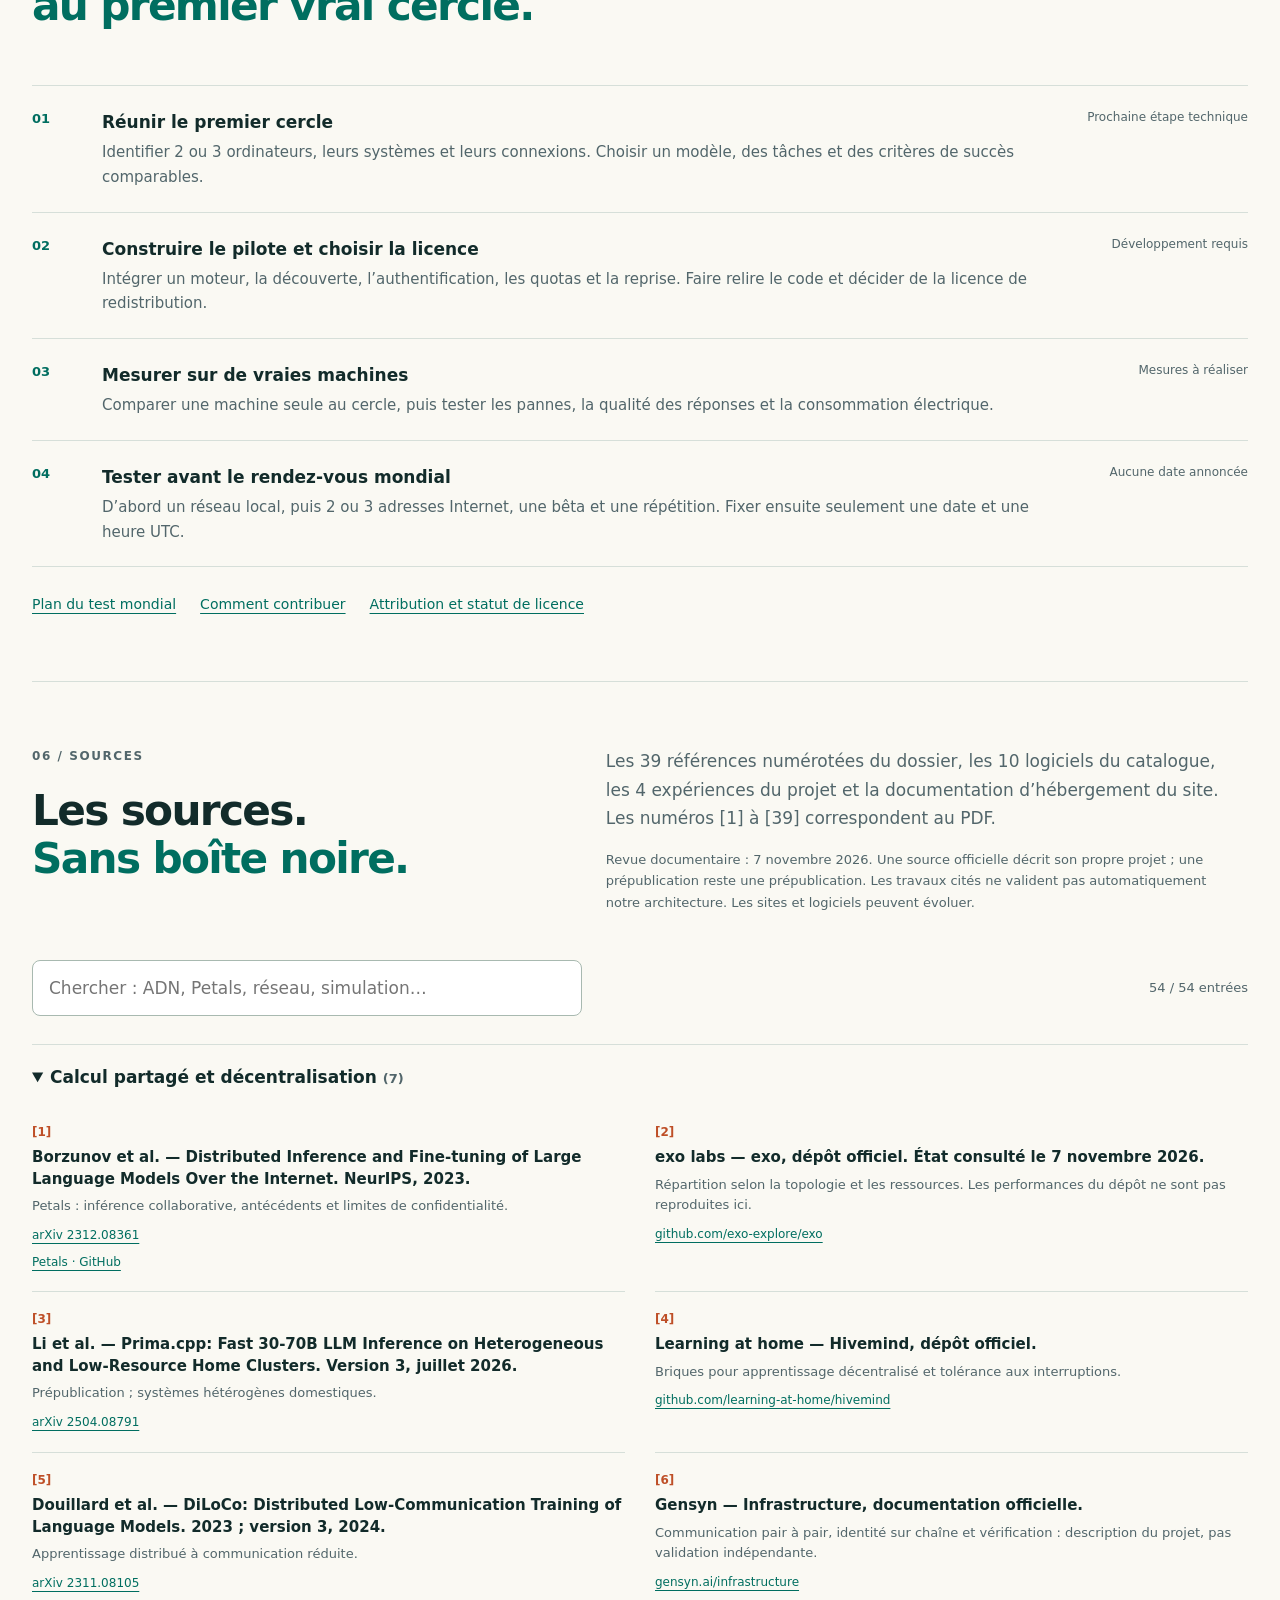
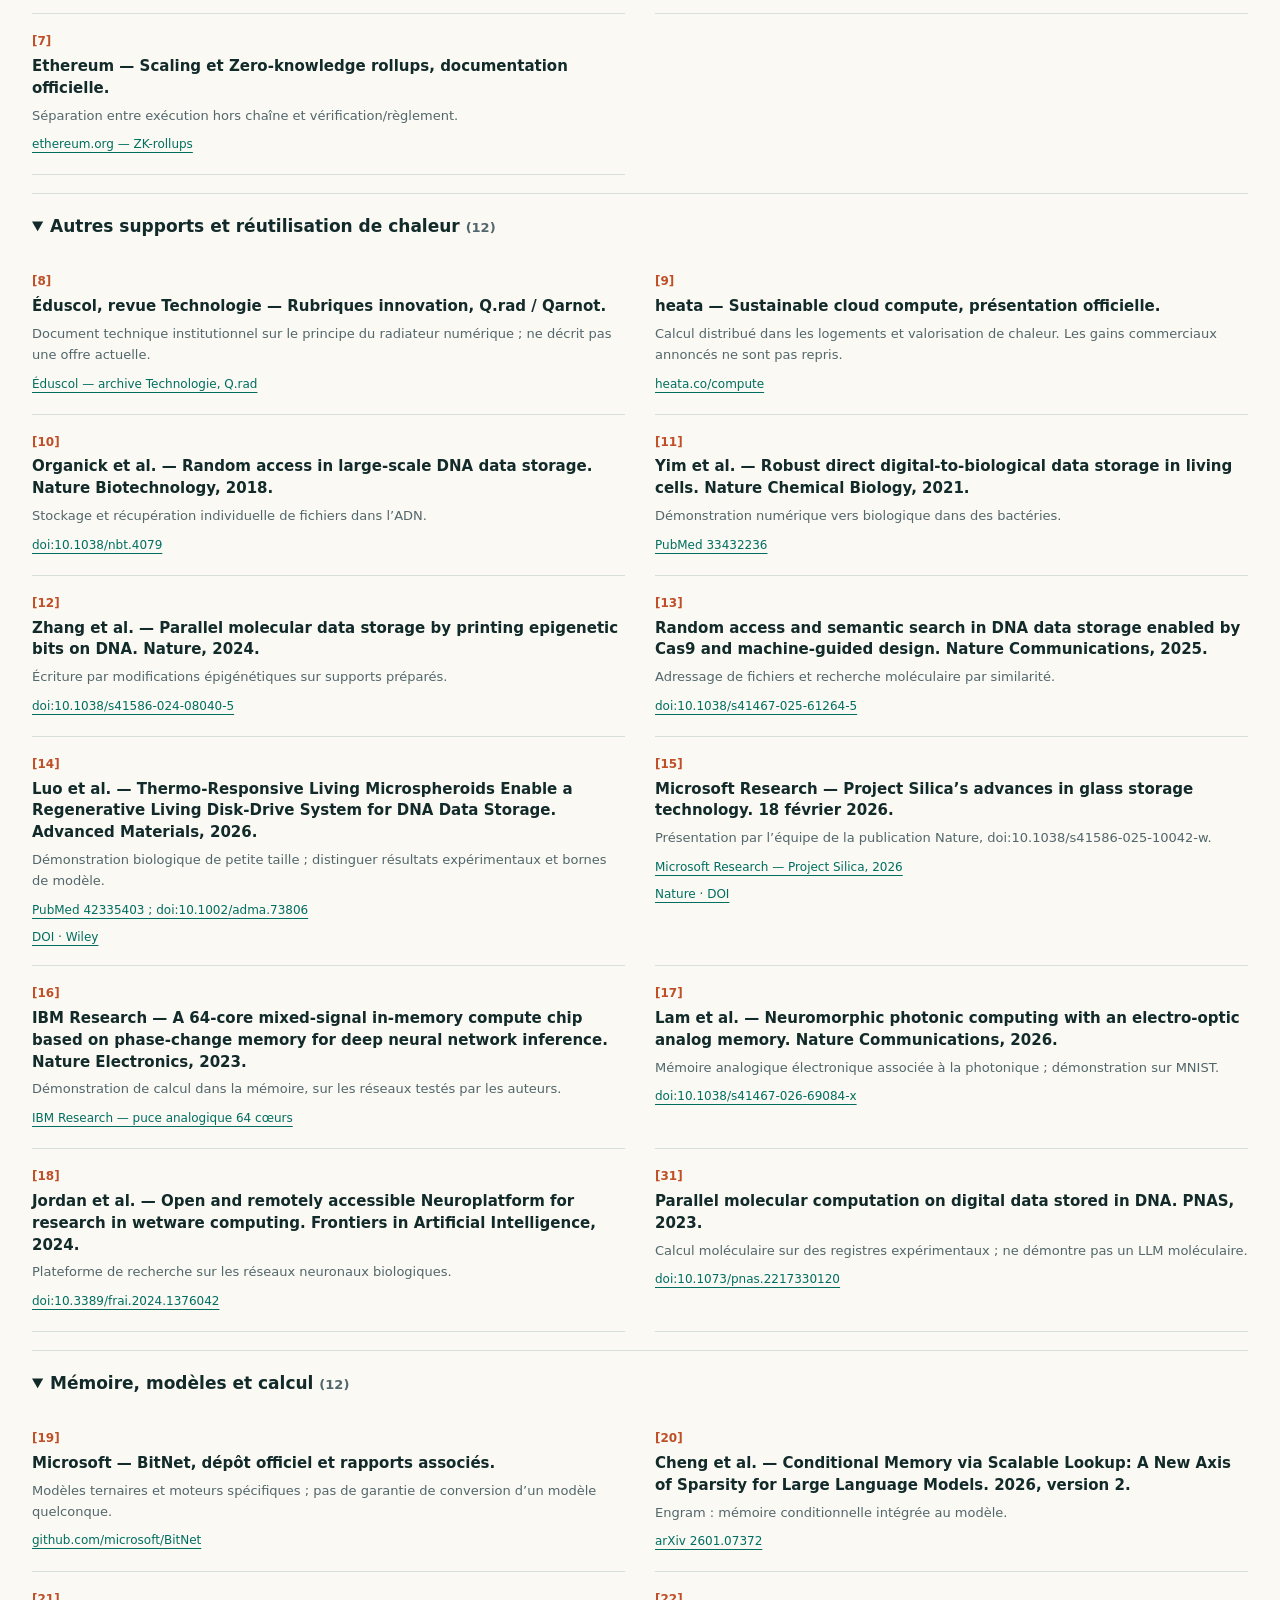
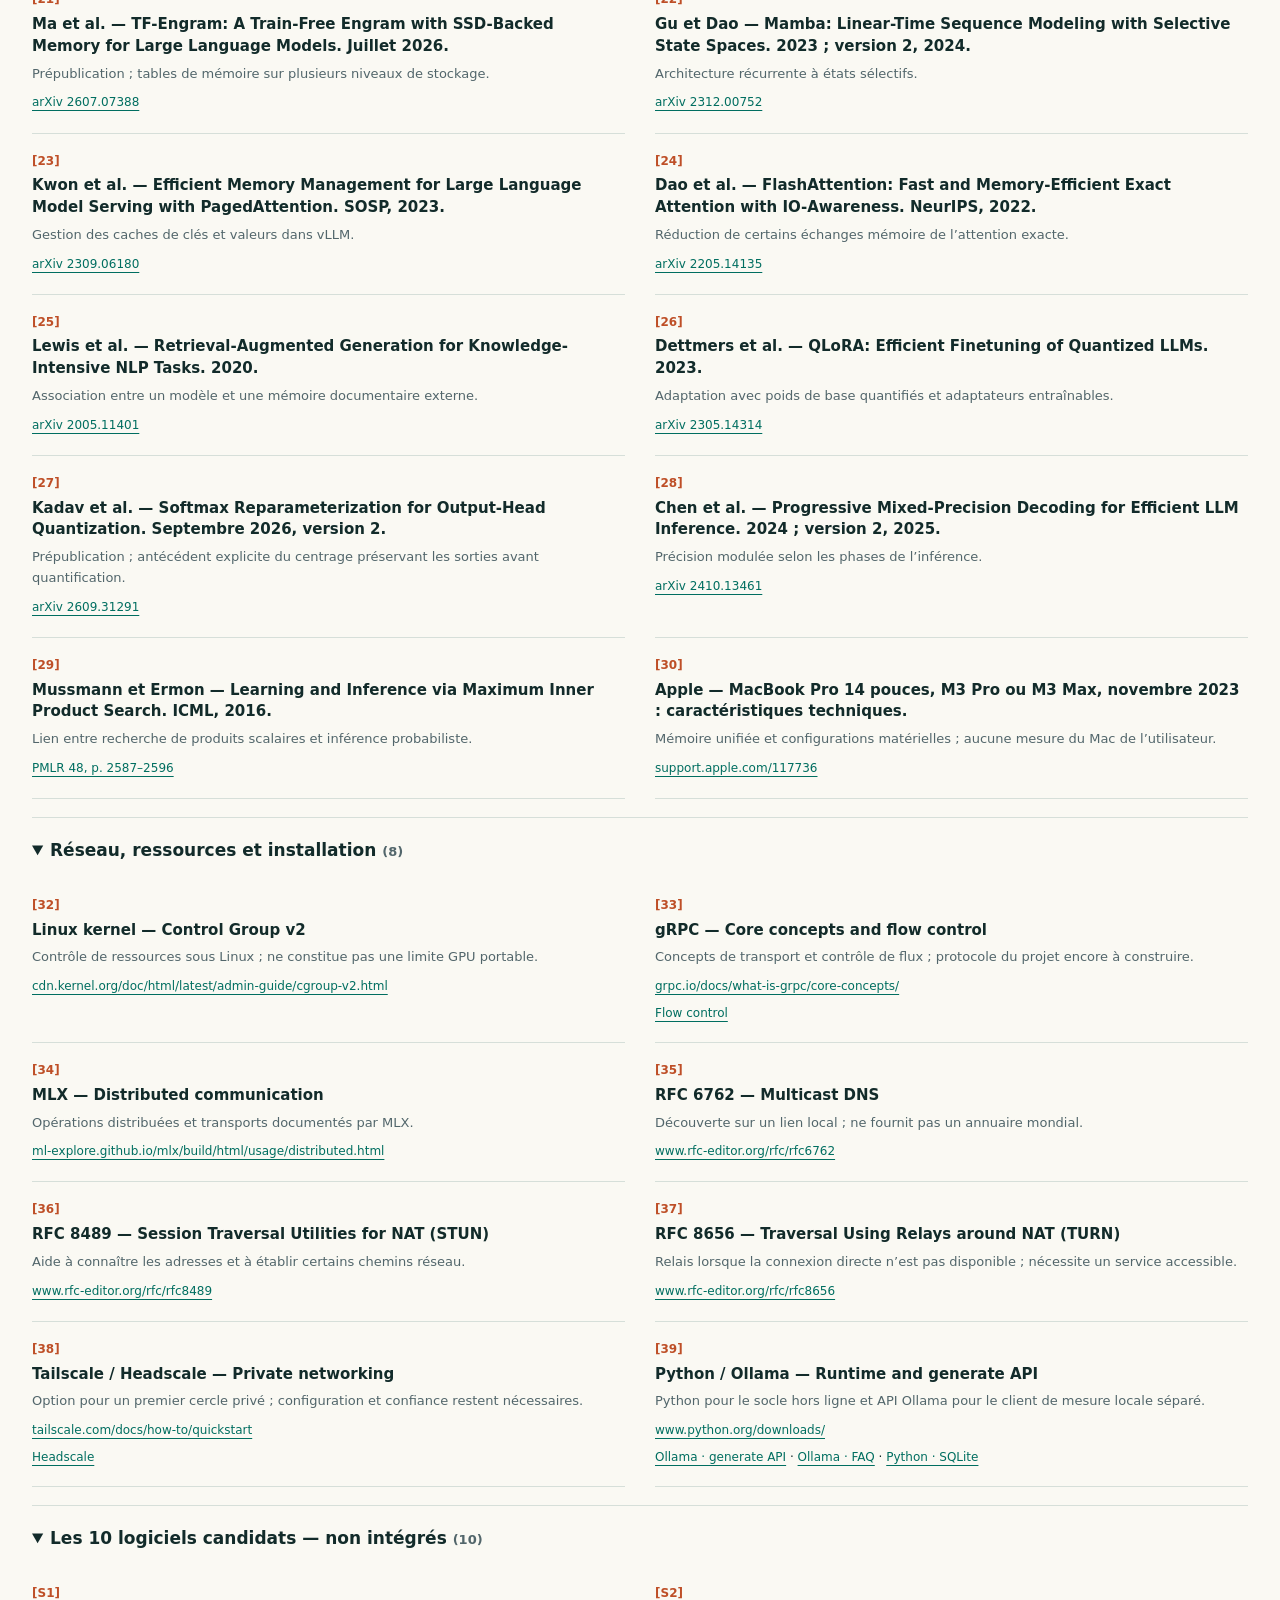
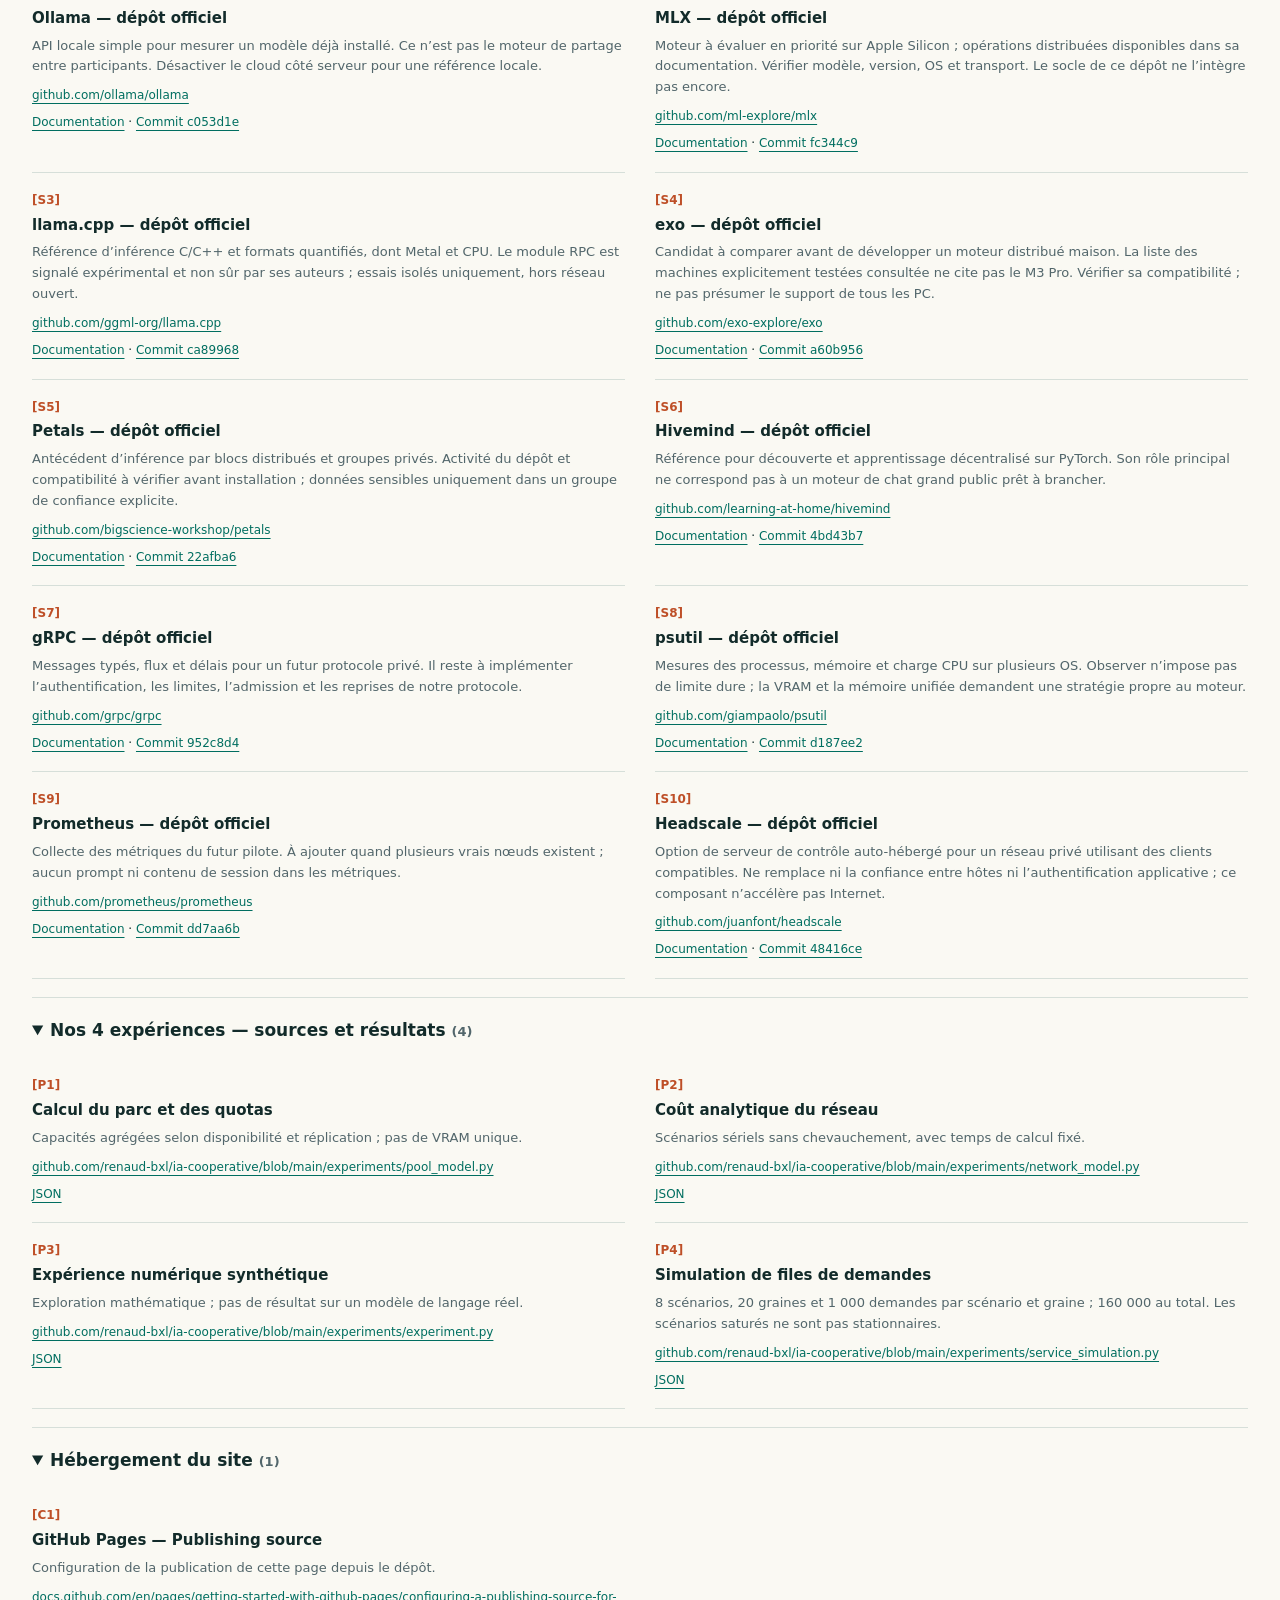
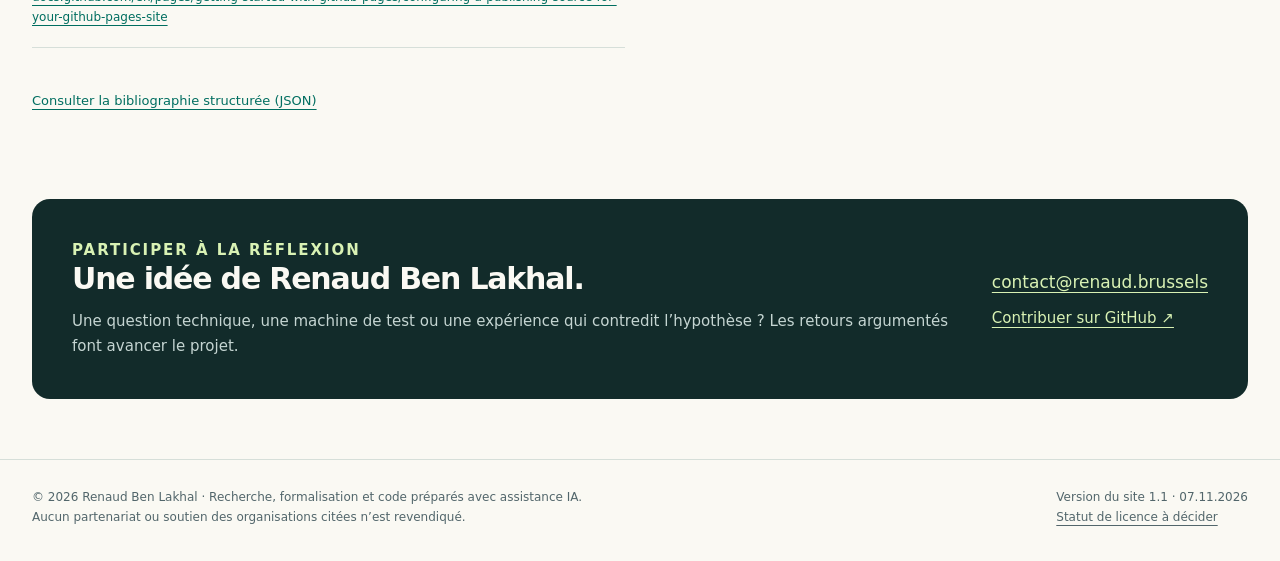
==== commit d71504c0: "Restore green and ink headings and foreground technical network plans" ====
--- a/docs/index.html
+++ b/docs/index.html
@@ -1,21 +1,28 @@
-<!doctype html><html lang="fr"><head><meta charset="utf-8"><meta name="viewport" content="width=device-width,initial-scale=1"><title>Coopérative IA — Renaud Ben Lakhal</title><meta name="description" content="Une proposition de Renaud Ben Lakhal pour partager volontairement mémoire et calcul. Architecture, simulations reproductibles, ressources et sources."><meta name="author" content="Renaud Ben Lakhal"><meta name="theme-color" content="#142e37"><meta property="og:title" content="Coopérative IA — Renaud Ben Lakhal"><meta property="og:description" content="Une proposition de Renaud Ben Lakhal pour partager volontairement mémoire et calcul. Architecture, simulations reproductibles, ressources et sources."><meta property="og:type" content="website"><link rel="alternate" hreflang="fr" href="index.html"><link rel="alternate" hreflang="en" href="en.html"><link rel="icon" href="site/favicon.svg" type="image/svg+xml"><link rel="stylesheet" href="site/style.css"><script src="site/app.js" defer></script></head><body>
+<!doctype html><html lang="fr"><head><meta charset="utf-8"><meta name="viewport" content="width=device-width,initial-scale=1"><title>Coopérative IA — Renaud Ben Lakhal</title><meta name="description" content="Une proposition de Renaud Ben Lakhal pour partager volontairement mémoire et calcul. Architecture, simulations reproductibles, ressources et sources."><meta name="author" content="Renaud Ben Lakhal"><meta name="theme-color" content="#142e37"><meta property="og:title" content="Coopérative IA — Renaud Ben Lakhal"><meta property="og:description" content="Une proposition de Renaud Ben Lakhal pour partager volontairement mémoire et calcul. Architecture, simulations reproductibles, ressources et sources."><meta property="og:type" content="website"><link rel="alternate" hreflang="fr" href="index.html"><link rel="alternate" hreflang="en" href="en.html"><link rel="icon" href="site/favicon.svg" type="image/svg+xml"><link rel="stylesheet" href="site/style.css?v=1.1"><script src="site/app.js" defer></script></head><body>
  <a class="skip" href="#main">Aller au contenu</a><header class="header"><div class="wrap"><a class="brand" href="index.html"><svg viewBox="0 0 32 32" aria-hidden="true"><path d="M6 6 26 6 16 26Z" fill="none" stroke="currentColor" stroke-width="1.5"/><g fill="currentColor"><circle cx="6" cy="6" r="4"/><circle cx="26" cy="6" r="4"/><circle cx="16" cy="26" r="4"/></g></svg>Coopérative IA</a><nav class="nav" aria-label="Navigation principale"><a href="#idea">L’idée</a><a href="#architecture">Architecture</a><a href="#resources">Ressources</a><a href="#next">Prochaines étapes</a><a href="#sources">Sources</a></nav><div class="languages" aria-label="Langue"><span aria-current="page">FR</span><a href="en.html" lang="en" hreflang="en" aria-label="Read in English">EN</a></div></div></header>
- <main id="main" class="wrap"><div class="hero"><div><p class="eyebrow">Une proposition de Renaud Ben Lakhal</p><h1>Et si l’IA<br>se construisait<br><em>ensemble ?</em></h1><p class="lede">Partager une part choisie de la mémoire et du calcul de nos ordinateurs. Les faire coopérer, avec le contrôle entre les mains de chacun.</p><div class="buttons"><a href="#idea" class="button">Comprendre l’idée</a><a href="#resources" class="button secondary">Télécharger le dossier</a></div><p class="small">Recherche · Architecture · Simulations reproductibles</p></div><figure class="hero-visual"><svg viewBox="0 0 480 420" role="img" aria-labelledby="diagram-title diagram-desc"><title id="diagram-title">Un petit cercle de machines, relié à d’autres cercles</title><desc id="diagram-desc">Trois ordinateurs coopèrent dans un cercle de confiance. Un autre cercle est accessible en direct ou par un relais si nécessaire. Schéma de l’architecture proposée.</desc><rect x="5" y="10" width="470" height="385" rx="30" fill="#edf1e8"/><circle cx="230" cy="192" r="118" fill="none" stroke="#b8cbbb" stroke-dasharray="4 7"/><path d="M124 145 338 145 230 285Z" stroke="#006e60" stroke-width="2" fill="none"/><g fill="#006e60"><circle cx="230" cy="145" r="5"/><circle cx="284" cy="216" r="5"/><circle cx="178" cy="216" r="5"/></g><path d="M338 145 405 252 360 342" fill="none" stroke="#be4f27" stroke-width="1.6" stroke-dasharray="6 5"/>
- <g font-family="system-ui,sans-serif" text-anchor="middle" fill="#142e37"><text x="240" y="52" font-size="11" font-weight="700" letter-spacing="2">COOPÉRER PAR PETITS CERCLES</text>
- <g fill="white" stroke="#a3bab0"><rect x="63" y="100" width="122" height="83" rx="14"/><rect x="277" y="100" width="122" height="83" rx="14"/><rect x="169" y="246" width="122" height="83" rx="14"/></g>
- <g fill="none" stroke="#006e60" stroke-width="2"><rect x="108" y="115" width="32" height="22" rx="3"/><path d="M103 142h42"/><rect x="322" y="115" width="32" height="22" rx="3"/><path d="M317 142h42"/><rect x="214" y="261" width="32" height="22" rx="3"/><path d="M209 288h42"/></g>
- <text x="124" y="166" font-size="12">Machine A</text><text x="338" y="166" font-size="12">Machine B</text><text x="230" y="313" font-size="12">Machine C</text>
- <rect x="173" y="190" width="114" height="32" rx="16" fill="#d9f2b4"/><text x="230" y="211" font-size="12" font-weight="700">Confiance</text>
- <circle cx="405" cy="252" r="21" fill="#fff4e9" stroke="#be4f27"/><text x="405" y="257" font-size="16" fill="#be4f27">↔</text><text x="405" y="291" font-size="10">Relais si besoin</text><circle cx="350" cy="350" r="18" fill="#142e37"/><circle cx="374" cy="345" r="8" fill="#006e60"/><circle cx="366" cy="365" r="8" fill="#006e60"/><text x="230" y="377" font-size="11">Autres cercles →</text></g></svg><figcaption>Architecture proposée. Le réseau et l’application restent à construire.</figcaption></figure></div>
+ <main id="main" class="wrap"><div class="hero"><p class="eyebrow hero-kicker">Une proposition de Renaud Ben Lakhal</p><h1>Et si l’IA<br>se construisait<br><em>ensemble ?</em></h1><p class="lede">Nos ordinateurs. Une part de mémoire et de calcul choisie par chacun. L’ambition : les faire coopérer pour exécuter des tâches d’IA, au sein de cercles de confiance.</p><div class="buttons"><a href="#architecture" class="button">Explorer les plans</a><a href="#resources" class="button secondary">Lire le dossier</a></div><p class="small hero-caption">Mémoire partagée · Calcul distribué · Contrôle personnel</p><figure class="hero-visual"><div class="plan-heading"><span>PLAN 01 / LE RÉSEAU</span><span class="plan-badge">Architecture proposée</span></div>
+ <svg viewBox="0 0 520 375" role="img" aria-labelledby="diagram-title diagram-desc"><title id="diagram-title">Trois ordinateurs dans un cercle de confiance</title><desc id="diagram-desc">Chaque machine conserve son propre budget de mémoire et de calcul. Les trois machines autorisées sont reliées par des connexions rapides. Entre cercles, une liaison directe ou un relais permettrait de communiquer.</desc>
+ <defs><pattern id="plan-grid" width="24" height="24" patternUnits="userSpaceOnUse"><path d="M24 0H0V24" fill="none" stroke="#dce6df" stroke-width=".6"/></pattern></defs>
+ <rect width="520" height="375" fill="url(#plan-grid)"/>
+ <rect x="16" y="18" width="488" height="340" rx="18" fill="none" stroke="#90b8a6" stroke-dasharray="5 6"/>
+ <g font-family="system-ui,sans-serif" fill="#122b2a">
+ <text x="260" y="50" text-anchor="middle" font-size="17" fill="#006e60" font-weight="700">CERCLE DE CONFIANCE</text>
+ <path d="M118 135H402L260 286Z" fill="none" stroke="#006e60" stroke-width="2"/>
+ <g fill="#006e60"><circle cx="260" cy="135" r="5"/><circle cx="185" cy="207" r="5"/><circle cx="335" cy="207" r="5"/></g>
+ <rect x="178" y="174" width="164" height="40" rx="20" fill="#d9f2b4"/><text x="260" y="200" text-anchor="middle" font-size="18" font-weight="650">Liens rapides</text>
+ <g transform="translate(47 78)"><rect width="142" height="93" rx="10" fill="#fafcf8" stroke="#006e60" stroke-width="1.6"/><rect x="17" y="18" width="35" height="25" rx="3" fill="none" stroke="#006e60" stroke-width="2"/><path d="M12 49h45" stroke="#006e60" stroke-width="2"/><text x="72" y="39" font-size="20" font-weight="700">PC A</text><text x="17" y="77" font-size="16">RAM + CPU</text><path d="M114 64v12m6-12v12m6-12v12m6-12v12" stroke="#006e60" stroke-width="3"/></g><g transform="translate(331 78)"><rect width="142" height="93" rx="10" fill="#fafcf8" stroke="#006e60" stroke-width="1.6"/><rect x="17" y="18" width="35" height="25" rx="3" fill="none" stroke="#006e60" stroke-width="2"/><path d="M12 49h45" stroke="#006e60" stroke-width="2"/><text x="72" y="39" font-size="20" font-weight="700">PC B</text><text x="17" y="77" font-size="16">RAM + CPU</text><path d="M114 64v12m6-12v12m6-12v12m6-12v12" stroke="#006e60" stroke-width="3"/></g><g transform="translate(189 251)"><rect width="142" height="93" rx="10" fill="#fafcf8" stroke="#006e60" stroke-width="1.6"/><rect x="17" y="18" width="35" height="25" rx="3" fill="none" stroke="#006e60" stroke-width="2"/><path d="M12 49h45" stroke="#006e60" stroke-width="2"/><text x="72" y="39" font-size="20" font-weight="700">PC C</text><text x="17" y="77" font-size="16">RAM + CPU</text><path d="M114 64v12m6-12v12m6-12v12m6-12v12" stroke="#006e60" stroke-width="3"/></g>
+ </g></svg>
+ <div class="plan-bridge"><svg viewBox="0 0 28 28" aria-hidden="true"><path d="M3 14h22m-5-5 5 5-5 5M8 9l-5 5 5 5" fill="none" stroke="currentColor" stroke-width="1.6"/></svg><div><strong>Vers d’autres cercles</strong><span>Connexion directe · relais si nécessaire</span></div><svg viewBox="0 0 36 32" aria-hidden="true"><path d="m6 6 24 0-12 20Z" fill="none" stroke="currentColor"/><g fill="currentColor"><circle cx="6" cy="6" r="4"/><circle cx="30" cy="6" r="4"/><circle cx="18" cy="26" r="4"/></g></svg></div><figcaption>Schéma de principe. Les mémoires restent distinctes ; le réseau et l’application sont à construire.</figcaption></figure></div>
+ <div class="principles" aria-label="Les principes du projet"><div><strong>Une part choisie</strong><span>20 % est un exemple ajustable</span></div><div><strong>Des machines existantes</strong><span>Commencer avec 2 ou 3 ordinateurs</span></div><div><strong>Un réseau de cercles</strong><span>Coopérer selon les liens et la confiance</span></div></div>
  <aside class="status"><strong><span class="dot"></span>Au stade de la recherche</strong><p>Le dossier et les outils de simulation sont disponibles. Il n’y a pas encore de réseau IA partagé opérationnel ni d’application prête à installer.</p></aside>
- <section id="idea"><div class="section-head"><div><p class="eyebrow">01 / L’idée</p><h2>Utiliser autrement<br>ce que nous avons.</h2></div><div><p>L’hypothèse : organiser des contributions volontaires autour des connexions, de la confiance et du confort des utilisateurs peut rendre certains usages d’IA accessibles sur un parc existant.</p><p>L’inférence distribuée existe déjà. Petals, exo et Prima.cpp sont des antécédents directs. Ce projet propose une architecture et un parcours à tester ; il ne revendique pas l’invention du principe. <span class="refs"><a href="#ref-1">[1]</a> <a href="#ref-2">[2]</a> <a href="#ref-3">[3]</a></span></p></div></div><div class="grid3"><article class="feature"><div class="number">01</div><h3>Une part choisie, jamais imposée</h3><p>Chaque participant choisit un plafond de mémoire et de calcul. Le futur agent devra réduire ou arrêter sa contribution quand sa machine en a besoin.</p></article><article class="feature"><div class="number">02</div><h3>Placer le travail près des ressources</h3><p>Les machines aux liens rapides forment des cercles. Entre cercles, privilégier des tâches indépendantes et les transferts peu fréquents.</p></article><article class="feature"><div class="number">03</div><h3>Prouver l’utilité sur un petit pilote</h3><p>Comparer une machine seule à deux ou trois machines. Mesurer les temps, la qualité, la mémoire, les pannes et l’énergie avant de passer à l’échelle.</p></article></div><p class="note">Additionner des Go n’en fait pas une seule carte graphique. Internet ajoute de la latence, les machines sont différentes et les participants peuvent partir. Le placement du travail compte autant que la quantité de mémoire. <a href="https://github.com/renaud-bxl/ia-cooperative/blob/main/docs/PROPOSITION.md">Lire la proposition détaillée</a></p>
+ <section id="idea"><div class="section-head"><div><p class="eyebrow">01 / L’idée</p><h2>Utiliser autrement<br><em>ce que nous avons.</em></h2></div><div><p>L’hypothèse : organiser des contributions volontaires autour des connexions, de la confiance et du confort des utilisateurs peut rendre certains usages d’IA accessibles sur un parc existant.</p><p>L’inférence distribuée existe déjà. Petals, exo et Prima.cpp sont des antécédents directs. Ce projet propose une architecture et un parcours à tester ; il ne revendique pas l’invention du principe. <span class="refs"><a href="#ref-1">[1]</a> <a href="#ref-2">[2]</a> <a href="#ref-3">[3]</a></span></p></div></div><div class="grid3"><article class="feature"><div class="number">01</div><h3>Une part choisie, jamais imposée</h3><p>Chaque participant choisit un plafond de mémoire et de calcul. Le futur agent devra réduire ou arrêter sa contribution quand sa machine en a besoin.</p></article><article class="feature"><div class="number">02</div><h3>Placer le travail près des ressources</h3><p>Les machines aux liens rapides forment des cercles. Entre cercles, privilégier des tâches indépendantes et les transferts peu fréquents.</p></article><article class="feature"><div class="number">03</div><h3>Prouver l’utilité sur un petit pilote</h3><p>Comparer une machine seule à deux ou trois machines. Mesurer les temps, la qualité, la mémoire, les pannes et l’énergie avant de passer à l’échelle.</p></article></div><p class="note">Additionner des Go n’en fait pas une seule carte graphique. Internet ajoute de la latence, les machines sont différentes et les participants peuvent partir. Le placement du travail compte autant que la quantité de mémoire. <a href="https://github.com/renaud-bxl/ia-cooperative/blob/main/docs/PROPOSITION.md">Lire la proposition détaillée</a></p>
  <details><summary>Et les pistes vraiment différentes : ADN, lumière, chaleur ?</summary><p>Le stockage dans l’ADN, y compris dans des cellules vivantes, fait l’objet d’expériences publiées. Il ne démontre pas une mémoire vive directement utilisable par un LLM sur un PC. Le verre sert une autre logique d’archivage. Le calcul analogique en mémoire et la photonique sont des pistes matérielles distinctes. <span class="refs"><a href="#ref-10">[10]</a> <a href="#ref-11">[11]</a> <a href="#ref-12">[12]</a> <a href="#ref-13">[13]</a> <a href="#ref-14">[14]</a> <a href="#ref-15">[15]</a> <a href="#ref-16">[16]</a> <a href="#ref-17">[17]</a> <a href="#ref-18">[18]</a> <a href="#ref-31">[31]</a></span></p><p>Qarnot et heata illustrent la valorisation de chaleur. Cela inspire une implantation utile du calcul, sans prouver une économie d’énergie pour notre système. L’approche proposée ici vise d’abord un pilote réalisable avec des ordinateurs existants. <span class="refs"><a href="#ref-8">[8]</a> <a href="#ref-9">[9]</a></span></p></details></section>
- <section id="architecture"><div class="section-head"><div><p class="eyebrow">02 / Architecture</p><h2>Simple à rejoindre.<br>Exigeant à construire.</h2></div><p>Le maillage ne signifie pas que chaque machine parle en permanence à toutes les autres. Des petits cercles exécutent les tâches ; des services de découverte et, si nécessaire, des relais les aident à se trouver et à communiquer.</p></div><div class="split"><div><ol class="steps"><li><strong>Installer et rejoindre un cercle</strong><p>Une application signée, une invitation, puis la validation des machines autorisées. Ce parcours graphique reste à développer.</p></li><li><strong>Choisir sa contribution</strong><p>20 % constitue un point de départ ajustable. Afficher un budget réel, une réserve de confort et un bouton d’arrêt.</p></li><li><strong>Trouver et tester les connexions</strong><p>Découverte locale possible via mDNS. Sur Internet : rendez-vous, traversée NAT et relais si la connexion directe échoue. <span class="refs"><a href="#ref-35">[35]</a> <a href="#ref-36">[36]</a> <a href="#ref-37">[37]</a></span></p></li><li><strong>Vérifier avant de démarrer</strong><p>Contrôler moteur, modèle, budgets et authentification. Le chiffrement du transport ne cache pas les données à une machine qui doit les traiter. <span class="refs"><a href="#ref-1">[1]</a> <a href="#ref-33">[33]</a></span></p></li></ol><p class="small"><a href="https://github.com/renaud-bxl/ia-cooperative/blob/main/docs/MESH.md">Le maillage en détail</a> · <a href="https://github.com/renaud-bxl/ia-cooperative/blob/main/docs/INFRASTRUCTURE.md">Machine à machine et infrastructure</a></p></div><div class="tint calculator"><h3>Que représenterait ta contribution ?</h3><p>Exemple modifiable. Ce calcul n’accède pas à ta machine et n’alloue aucune mémoire.</p><form id="quota-form" novalidate><div class="calc-fields"><label for="installed">Mémoire installée (Go)<input id="installed" type="number" min="0" max="1000000" step="any" value="36" required inputmode="decimal"></label><label for="available">Mémoire disponible (Go)<input id="available" type="number" min="0" max="1000000" step="any" value="12" required inputmode="decimal"></label><label for="reserve">Réserve de confort (Go)<input id="reserve" type="number" min="0" max="1000000" step="any" value="2" required inputmode="decimal"></label><label for="percent">Contribution choisie (%)<input id="percent" type="number" min="0" max="100" step="any" value="20" required inputmode="decimal"></label></div><div class="result" aria-live="polite"><strong id="quota-value">7,2 Go</strong>Plafond théorique de contribution</div><p class="error" id="quota-error" role="status"></p></form><p class="small">Formule : max(0 ; min(mémoire installée × pourcentage ; mémoire disponible − réserve)). Go décimaux. Les poids, caches, buffers et marges doivent tous tenir dans ce budget. <a href="https://github.com/renaud-bxl/ia-cooperative/blob/main/coopai/policy.py">Code du calcul</a></p></div></div>
+ <section id="architecture"><div class="section-head"><div><p class="eyebrow">02 / Architecture</p><h2>Simple à rejoindre.<br><em>Exigeant à construire.</em></h2></div><p>Le maillage ne signifie pas que chaque machine parle en permanence à toutes les autres. Des petits cercles exécutent les tâches ; des services de découverte et, si nécessaire, des relais les aident à se trouver et à communiquer.</p></div><div class="flow-plan"><div class="plan-heading"><span>PLAN 02 / LE LOGICIEL</span><span class="plan-badge">Fonctionnement visé</span></div><ol class="flow-steps"><li><span class="flow-number">01</span><h3>Une demande</h3><p>L’application personnelle reçoit une tâche.</p></li><li><span class="flow-number">02</span><h3>Un plan de calcul</h3><p>Le coordinateur vérifie budgets, modèle et connexions.</p></li><li><span class="flow-number">03</span><h3>Des machines autorisées</h3><p>Le travail est placé dans le cercle choisi.</p></li><li><span class="flow-number">04</span><h3>Une réponse mesurée</h3><p>Retour du résultat ; suivi des délais et des ressources.</p></li></ol><p class="flow-note">À chaque machine : un agent local, un plafond choisi et la possibilité de suspendre sa participation. Ces composants réseau restent à développer. <a href="https://github.com/renaud-bxl/ia-cooperative/blob/main/docs/ARCHITECTURE.md">Voir l’architecture complète</a></p></div><div class="split"><div><ol class="steps"><li><strong>Installer et rejoindre un cercle</strong><p>Une application signée, une invitation, puis la validation des machines autorisées. Ce parcours graphique reste à développer.</p></li><li><strong>Choisir sa contribution</strong><p>20 % constitue un point de départ ajustable. Afficher un budget réel, une réserve de confort et un bouton d’arrêt.</p></li><li><strong>Trouver et tester les connexions</strong><p>Découverte locale possible via mDNS. Sur Internet : rendez-vous, traversée NAT et relais si la connexion directe échoue. <span class="refs"><a href="#ref-35">[35]</a> <a href="#ref-36">[36]</a> <a href="#ref-37">[37]</a></span></p></li><li><strong>Vérifier avant de démarrer</strong><p>Contrôler moteur, modèle, budgets et authentification. Le chiffrement du transport ne cache pas les données à une machine qui doit les traiter. <span class="refs"><a href="#ref-1">[1]</a> <a href="#ref-33">[33]</a></span></p></li></ol><p class="small"><a href="https://github.com/renaud-bxl/ia-cooperative/blob/main/docs/MESH.md">Le maillage en détail</a> · <a href="https://github.com/renaud-bxl/ia-cooperative/blob/main/docs/INFRASTRUCTURE.md">Machine à machine et infrastructure</a></p></div><div class="tint calculator"><h3>Que représenterait ta contribution ?</h3><p>Exemple modifiable. Ce calcul n’accède pas à ta machine et n’alloue aucune mémoire.</p><form id="quota-form" novalidate><div class="calc-fields"><label for="installed">Mémoire installée (Go)<input id="installed" type="number" min="0" max="1000000" step="any" value="36" required inputmode="decimal"></label><label for="available">Mémoire disponible (Go)<input id="available" type="number" min="0" max="1000000" step="any" value="12" required inputmode="decimal"></label><label for="reserve">Réserve de confort (Go)<input id="reserve" type="number" min="0" max="1000000" step="any" value="2" required inputmode="decimal"></label><label for="percent">Contribution choisie (%)<input id="percent" type="number" min="0" max="100" step="any" value="20" required inputmode="decimal"></label></div><div class="result" aria-live="polite"><strong id="quota-value">7,2 Go</strong>Plafond théorique de contribution</div><p class="error" id="quota-error" role="status"></p></form><p class="small">Formule : max(0 ; min(mémoire installée × pourcentage ; mémoire disponible − réserve)). Go décimaux. Les poids, caches, buffers et marges doivent tous tenir dans ce budget. <a href="https://github.com/renaud-bxl/ia-cooperative/blob/main/coopai/policy.py">Code du calcul</a></p></div></div>
  <div class="split"><div><h3>Faut-il un serveur extérieur ?</h3><p>Un premier cercle peut fonctionner sur un réseau local. Entre logements, certains routeurs empêchent les connexions directes : un service accessible de rendez-vous ou de relais peut alors être nécessaire. Il peut être hébergé par des volontaires ou par un prestataire. <span class="refs"><a href="#ref-35">[35]</a> <a href="#ref-36">[36]</a> <a href="#ref-37">[37]</a> <a href="#ref-38">[38]</a></span></p></div><div><h3>Et la blockchain ?</h3><p>À étudier éventuellement pour un registre de contributions. Les échanges nécessaires au calcul restent hors chaîne. Une blockchain ne supprime ni la latence, ni le besoin de vérifier le travail, ni la question de la confidentialité. <span class="refs"><a href="#ref-6">[6]</a> <a href="#ref-7">[7]</a></span></p></div></div></section>
- <section id="evidence"><div class="section-head"><div><p class="eyebrow">03 / Ce que disent les calculs</p><h2>Des hypothèses visibles.<br>Des résultats vérifiables.</h2></div><div><span class="tag">Simulation — pas un benchmark matériel</span><p style="margin-top:16px">Quatre scripts et leurs résultats JSON sont publiés. La simulation de files couvre 8 scénarios et 160 000 demandes. Les temps d’inférence y sont supposés ; aucun GPU ou modèle réel n’y a été mesuré. <a href="#ref-P4">Méthode et résultats</a></p></div></div>
+ <section id="evidence"><div class="section-head"><div><p class="eyebrow">03 / Ce que disent les calculs</p><h2>Des hypothèses visibles.<br><em>Des résultats vérifiables.</em></h2></div><div><span class="tag">Simulation — pas un benchmark matériel</span><p style="margin-top:16px">Quatre scripts et leurs résultats JSON sont publiés. La simulation de files couvre 8 scénarios et 160 000 demandes. Les temps d’inférence y sont supposés ; aucun GPU ou modèle réel n’y a été mesuré. <a href="#ref-P4">Méthode et résultats</a></p></div></div>
  <div class="table-wrap"><table><caption class="sr-only">Temps de service nominaux calculés, sans attente en file</caption><thead><tr><th>Scénario modélisé</th><th>Connexion supposée</th><th>Temps nominal / réponse</th></tr></thead><tbody><tr><td>1 machine</td><td>Calcul local</td><td>6,32 s</td></tr><tr><td>4 machines en réseau local</td><td>1 Gbit/s · 0,5 ms aller simple</td><td>6,56 s</td></tr><tr><td>4 machines via Internet</td><td>100 Mbit/s · 20 ms aller simple</td><td>12,57 s</td></tr></tbody></table></div><p class="small" style="margin-top:15px">Hypothèses : 512 tokens en entrée, 64 en sortie ; poids déjà chargés ; calcul de préremplissage et premier token fixé à 1,28 s, puis 63 × 80 ms de calcul. Réseau ajouté ; pas de batching ni de chevauchement. Ces trois nombres sont des temps de service nominaux, hors attente, variabilité et reprise après panne.</p><p class="note">Dans ce modèle, répartir une requête sur Internet la ralentit. L’intérêt potentiel est la capacité d’héberger certains modèles ou de traiter plusieurs tâches indépendantes. Il faut encore le mesurer en conditions réelles, y compris en consommation électrique.</p><div class="links-row"><a href="https://github.com/renaud-bxl/ia-cooperative/blob/main/docs/BENCHMARKS.md">Protocole des futures mesures</a><a href="https://github.com/renaud-bxl/ia-cooperative/tree/main/experiments">Les 4 scripts et les JSON</a><a href="https://github.com/renaud-bxl/ia-cooperative/blob/main/catalog/software.json">Les 10 logiciels candidats et leurs révisions</a></div></section>
- <section id="resources"><div class="section-head"><div><p class="eyebrow">04 / Ressources</p><h2>Tout le projet,<br>au même endroit.</h2></div><p>Le site est bilingue. Le dossier technique est actuellement en français. Le code, les simulations et les sources sont accessibles dans le dépôt public.</p></div><div class="download-grid"><a class="download" href="downloads/IA_cooperative_v1.4.pdf" download><div><span class="tag">PDF · 46 pages · FR</span><h3>Le dossier technique</h3><p>Concept, architecture illustrée, calculs, simulations et bibliographie.</p></div><span class="arrow" aria-hidden="true">↓</span></a><a class="download" href="https://github.com/renaud-bxl/ia-cooperative/archive/refs/heads/main.zip" download><div><span class="tag">ZIP · PYTHON</span><h3>Le code et les expériences</h3><p>Le socle de recherche et les scripts reproductibles. Le moteur d’IA distribué reste à construire.</p></div><span class="arrow" aria-hidden="true">↓</span></a></div><div class="links-row"><a href="https://github.com/renaud-bxl/ia-cooperative">Ouvrir le dépôt GitHub ↗</a><a href="https://github.com/renaud-bxl/ia-cooperative/archive/refs/heads/main.zip">Télécharger le code actuel (ZIP)</a></div><p class="note" style="margin-top:28px">Le lancement local fourni aujourd’hui est une démonstration hors ligne de quotas et de placement fictif, avec Python 3.11 ou plus récent. Ce site explique le projet ; il ne transforme pas les navigateurs des visiteurs en nœuds d’inférence. <a href="https://github.com/renaud-bxl/ia-cooperative/blob/main/docs/GETTING_STARTED.md">Mode d’emploi et limites</a></p></section>
- <section id="next"><div class="section-head"><div><p class="eyebrow">05 / Prochaines étapes</p><h2>Du dossier<br>au premier vrai cercle.</h2></div><p>Le prochain objectif utile : démontrer un usage reproductible sur deux ou trois ordinateurs. Le lancement mondial sera une étape de validation collective, une fois le pilote construit et testé.</p></div><ol class="roadmap"><li><span class="num">01</span><div><strong>Réunir le premier cercle</strong><p>Identifier 2 ou 3 ordinateurs, leurs systèmes et leurs connexions. Choisir un modèle, des tâches et des critères de succès comparables.</p></div><span class="state">Prochaine étape technique</span></li><li><span class="num">02</span><div><strong>Construire le pilote et choisir la licence</strong><p>Intégrer un moteur, la découverte, l’authentification, les quotas et la reprise. Faire relire le code et décider de la licence de redistribution.</p></div><span class="state">Développement requis</span></li><li><span class="num">03</span><div><strong>Mesurer sur de vraies machines</strong><p>Comparer une machine seule au cercle, puis tester les pannes, la qualité des réponses et la consommation électrique.</p></div><span class="state">Mesures à réaliser</span></li><li><span class="num">04</span><div><strong>Tester avant le rendez-vous mondial</strong><p>D’abord un réseau local, puis 2 ou 3 adresses Internet, une bêta et une répétition. Fixer ensuite seulement une date et une heure UTC.</p></div><span class="state">Aucune date annoncée</span></li></ol><div class="links-row"><a href="https://github.com/renaud-bxl/ia-cooperative/blob/main/docs/GLOBAL_TEST.md">Plan du test mondial</a><a href="https://github.com/renaud-bxl/ia-cooperative/blob/main/CONTRIBUTING.md">Comment contribuer</a><a href="https://github.com/renaud-bxl/ia-cooperative/blob/main/ATTRIBUTION.md">Attribution et statut de licence</a></div></section>
- <section id="sources"><div class="section-head"><div><p class="eyebrow">06 / Sources</p><h2>Les sources.<br>Sans boîte noire.</h2></div><div><p>Les 39 références numérotées du dossier, les 10 logiciels du catalogue, les 4 expériences du projet et la documentation d’hébergement du site. Les numéros [1] à [39] correspondent au PDF.</p><p class="small">Revue documentaire : 7 novembre 2026. Une source officielle décrit son propre projet ; une prépublication reste une prépublication. Les travaux cités ne valident pas automatiquement notre architecture. Les sites et logiciels peuvent évoluer.</p></div></div><div class="source-tools"><label><span class="sr-only">Chercher une source</span><input id="source-search" type="search" placeholder="Chercher : ADN, Petals, réseau, simulation…" autocomplete="off"></label><span id="source-count" role="status"></span></div><details class="source-group" open><summary>Calcul partagé et décentralisation <span class="small">(7)</span></summary><ul class="source-list"><li class="source" id="ref-1"><div class="refno">[1]</div><h3><a href="https://arxiv.org/abs/2312.08361">Borzunov et al. — Distributed Inference and Fine-tuning of Large Language Models Over the Internet. NeurIPS, 2023.</a></h3><p>Petals : inférence collaborative, antécédents et limites de confidentialité.</p><a href="https://arxiv.org/abs/2312.08361" class="source-link">arXiv 2312.08361</a><div class="extra"><a href="https://github.com/bigscience-workshop/petals">Petals · GitHub</a></div></li><li class="source" id="ref-2"><div class="refno">[2]</div><h3><a href="https://github.com/exo-explore/exo">exo labs — exo, dépôt officiel. État consulté le 7 novembre 2026.</a></h3><p>Répartition selon la topologie et les ressources. Les performances du dépôt ne sont pas reproduites ici.</p><a href="https://github.com/exo-explore/exo" class="source-link">github.com/exo-explore/exo</a></li><li class="source" id="ref-3"><div class="refno">[3]</div><h3><a href="https://arxiv.org/abs/2504.08791">Li et al. — Prima.cpp: Fast 30-70B LLM Inference on Heterogeneous and Low-Resource Home Clusters. Version 3, juillet 2026.</a></h3><p>Prépublication ; systèmes hétérogènes domestiques.</p><a href="https://arxiv.org/abs/2504.08791" class="source-link">arXiv 2504.08791</a></li><li class="source" id="ref-4"><div class="refno">[4]</div><h3><a href="https://github.com/learning-at-home/hivemind">Learning at home — Hivemind, dépôt officiel.</a></h3><p>Briques pour apprentissage décentralisé et tolérance aux interruptions.</p><a href="https://github.com/learning-at-home/hivemind" class="source-link">github.com/learning-at-home/hivemind</a></li><li class="source" id="ref-5"><div class="refno">[5]</div><h3><a href="https://arxiv.org/abs/2311.08105">Douillard et al. — DiLoCo: Distributed Low-Communication Training of Language Models. 2023 ; version 3, 2024.</a></h3><p>Apprentissage distribué à communication réduite.</p><a href="https://arxiv.org/abs/2311.08105" class="source-link">arXiv 2311.08105</a></li><li class="source" id="ref-6"><div class="refno">[6]</div><h3><a href="https://www.gensyn.ai/infrastructure">Gensyn — Infrastructure, documentation officielle.</a></h3><p>Communication pair à pair, identité sur chaîne et vérification : description du projet, pas validation indépendante.</p><a href="https://www.gensyn.ai/infrastructure" class="source-link">gensyn.ai/infrastructure</a></li><li class="source" id="ref-7"><div class="refno">[7]</div><h3><a href="https://ethereum.org/developers/docs/scaling/zk-rollups/">Ethereum — Scaling et Zero-knowledge rollups, documentation officielle.</a></h3><p>Séparation entre exécution hors chaîne et vérification/règlement.</p><a href="https://ethereum.org/developers/docs/scaling/zk-rollups/" class="source-link">ethereum.org — ZK-rollups</a></li></ul></details><details class="source-group" open><summary>Autres supports et réutilisation de chaleur <span class="small">(12)</span></summary><ul class="source-list"><li class="source" id="ref-8"><div class="refno">[8]</div><h3><a href="https://sti.eduscol.education.fr/sites/eduscol.education.fr.sti/files/ressources/techniques/11658/11658-rubriques-innovation-revue-technologie.pdf">Éduscol, revue Technologie — Rubriques innovation, Q.rad / Qarnot.</a></h3><p>Document technique institutionnel sur le principe du radiateur numérique ; ne décrit pas une offre actuelle.</p><a href="https://sti.eduscol.education.fr/sites/eduscol.education.fr.sti/files/ressources/techniques/11658/11658-rubriques-innovation-revue-technologie.pdf" class="source-link">Éduscol — archive Technologie, Q.rad</a></li><li class="source" id="ref-9"><div class="refno">[9]</div><h3><a href="https://heata.co/compute">heata — Sustainable cloud compute, présentation officielle.</a></h3><p>Calcul distribué dans les logements et valorisation de chaleur. Les gains commerciaux annoncés ne sont pas repris.</p><a href="https://heata.co/compute" class="source-link">heata.co/compute</a></li><li class="source" id="ref-10"><div class="refno">[10]</div><h3><a href="https://www.nature.com/articles/nbt.4079">Organick et al. — Random access in large-scale DNA data storage. Nature Biotechnology, 2018.</a></h3><p>Stockage et récupération individuelle de fichiers dans l’ADN.</p><a href="https://www.nature.com/articles/nbt.4079" class="source-link">doi:10.1038/nbt.4079</a></li><li class="source" id="ref-11"><div class="refno">[11]</div><h3><a href="https://pubmed.ncbi.nlm.nih.gov/33432236/">Yim et al. — Robust direct digital-to-biological data storage in living cells. Nature Chemical Biology, 2021.</a></h3><p>Démonstration numérique vers biologique dans des bactéries.</p><a href="https://pubmed.ncbi.nlm.nih.gov/33432236/" class="source-link">PubMed 33432236</a></li><li class="source" id="ref-12"><div class="refno">[12]</div><h3><a href="https://www.nature.com/articles/s41586-024-08040-5">Zhang et al. — Parallel molecular data storage by printing epigenetic bits on DNA. Nature, 2024.</a></h3><p>Écriture par modifications épigénétiques sur supports préparés.</p><a href="https://www.nature.com/articles/s41586-024-08040-5" class="source-link">doi:10.1038/s41586-024-08040-5</a></li><li class="source" id="ref-13"><div class="refno">[13]</div><h3><a href="https://www.nature.com/articles/s41467-025-61264-5">Random access and semantic search in DNA data storage enabled by Cas9 and machine-guided design. Nature Communications, 2025.</a></h3><p>Adressage de fichiers et recherche moléculaire par similarité.</p><a href="https://www.nature.com/articles/s41467-025-61264-5" class="source-link">doi:10.1038/s41467-025-61264-5</a></li><li class="source" id="ref-14"><div class="refno">[14]</div><h3><a href="https://pubmed.ncbi.nlm.nih.gov/42335403/">Luo et al. — Thermo-Responsive Living Microspheroids Enable a Regenerative Living Disk-Drive System for DNA Data Storage. Advanced Materials, 2026.</a></h3><p>Démonstration biologique de petite taille ; distinguer résultats expérimentaux et bornes de modèle.</p><a href="https://pubmed.ncbi.nlm.nih.gov/42335403/" class="source-link">PubMed 42335403 ; doi:10.1002/adma.73806</a><div class="extra"><a href="https://doi.org/10.1002/adma.73806">DOI · Wiley</a></div></li><li class="source" id="ref-15"><div class="refno">[15]</div><h3><a href="https://www.microsoft.com/en-us/research/blog/project-silicas-advances-in-glass-storage-technology/">Microsoft Research — Project Silica’s advances in glass storage technology. 18 février 2026.</a></h3><p>Présentation par l’équipe de la publication Nature, doi:10.1038/s41586-025-10042-w.</p><a href="https://www.microsoft.com/en-us/research/blog/project-silicas-advances-in-glass-storage-technology/" class="source-link">Microsoft Research — Project Silica, 2026</a><div class="extra"><a href="https://doi.org/10.1038/s41586-025-10042-w">Nature · DOI</a></div></li><li class="source" id="ref-16"><div class="refno">[16]</div><h3><a href="https://research.ibm.com/publications/a-64-core-mixed-signal-in-memory-compute-chip-based-on-phase-change-memory-for-deep-neural-network-inference">IBM Research — A 64-core mixed-signal in-memory compute chip based on phase-change memory for deep neural network inference. Nature Electronics, 2023.</a></h3><p>Démonstration de calcul dans la mémoire, sur les réseaux testés par les auteurs.</p><a href="https://research.ibm.com/publications/a-64-core-mixed-signal-in-memory-compute-chip-based-on-phase-change-memory-for-deep-neural-network-inference" class="source-link">IBM Research — puce analogique 64 cœurs</a></li><li class="source" id="ref-17"><div class="refno">[17]</div><h3><a href="https://www.nature.com/articles/s41467-026-69084-x">Lam et al. — Neuromorphic photonic computing with an electro-optic analog memory. Nature Communications, 2026.</a></h3><p>Mémoire analogique électronique associée à la photonique ; démonstration sur MNIST.</p><a href="https://www.nature.com/articles/s41467-026-69084-x" class="source-link">doi:10.1038/s41467-026-69084-x</a></li><li class="source" id="ref-18"><div class="refno">[18]</div><h3><a href="https://www.frontiersin.org/journals/artificial-intelligence/articles/10.3389/frai.2024.1376042/full">Jordan et al. — Open and remotely accessible Neuroplatform for research in wetware computing. Frontiers in Artificial Intelligence, 2024.</a></h3><p>Plateforme de recherche sur les réseaux neuronaux biologiques.</p><a href="https://www.frontiersin.org/journals/artificial-intelligence/articles/10.3389/frai.2024.1376042/full" class="source-link">doi:10.3389/frai.2024.1376042</a></li><li class="source" id="ref-31"><div class="refno">[31]</div><h3><a href="https://pmc.ncbi.nlm.nih.gov/articles/PMC10500265/">Parallel molecular computation on digital data stored in DNA. PNAS, 2023.</a></h3><p>Calcul moléculaire sur des registres expérimentaux ; ne démontre pas un LLM moléculaire.</p><a href="https://pmc.ncbi.nlm.nih.gov/articles/PMC10500265/" class="source-link">doi:10.1073/pnas.2217330120</a></li></ul></details><details class="source-group" open><summary>Mémoire, modèles et calcul <span class="small">(12)</span></summary><ul class="source-list"><li class="source" id="ref-19"><div class="refno">[19]</div><h3><a href="https://github.com/microsoft/BitNet">Microsoft — BitNet, dépôt officiel et rapports associés.</a></h3><p>Modèles ternaires et moteurs spécifiques ; pas de garantie de conversion d’un modèle quelconque.</p><a href="https://github.com/microsoft/BitNet" class="source-link">github.com/microsoft/BitNet</a></li><li class="source" id="ref-20"><div class="refno">[20]</div><h3><a href="https://arxiv.org/abs/2601.07372">Cheng et al. — Conditional Memory via Scalable Lookup: A New Axis of Sparsity for Large Language Models. 2026, version 2.</a></h3><p>Engram : mémoire conditionnelle intégrée au modèle.</p><a href="https://arxiv.org/abs/2601.07372" class="source-link">arXiv 2601.07372</a></li><li class="source" id="ref-21"><div class="refno">[21]</div><h3><a href="https://arxiv.org/abs/2607.07388">Ma et al. — TF-Engram: A Train-Free Engram with SSD-Backed Memory for Large Language Models. Juillet 2026.</a></h3><p>Prépublication ; tables de mémoire sur plusieurs niveaux de stockage.</p><a href="https://arxiv.org/abs/2607.07388" class="source-link">arXiv 2607.07388</a></li><li class="source" id="ref-22"><div class="refno">[22]</div><h3><a href="https://arxiv.org/abs/2312.00752">Gu et Dao — Mamba: Linear-Time Sequence Modeling with Selective State Spaces. 2023 ; version 2, 2024.</a></h3><p>Architecture récurrente à états sélectifs.</p><a href="https://arxiv.org/abs/2312.00752" class="source-link">arXiv 2312.00752</a></li><li class="source" id="ref-23"><div class="refno">[23]</div><h3><a href="https://arxiv.org/abs/2309.06180">Kwon et al. — Efficient Memory Management for Large Language Model Serving with PagedAttention. SOSP, 2023.</a></h3><p>Gestion des caches de clés et valeurs dans vLLM.</p><a href="https://arxiv.org/abs/2309.06180" class="source-link">arXiv 2309.06180</a></li><li class="source" id="ref-24"><div class="refno">[24]</div><h3><a href="https://arxiv.org/abs/2205.14135">Dao et al. — FlashAttention: Fast and Memory-Efficient Exact Attention with IO-Awareness. NeurIPS, 2022.</a></h3><p>Réduction de certains échanges mémoire de l’attention exacte.</p><a href="https://arxiv.org/abs/2205.14135" class="source-link">arXiv 2205.14135</a></li><li class="source" id="ref-25"><div class="refno">[25]</div><h3><a href="https://arxiv.org/abs/2005.11401">Lewis et al. — Retrieval-Augmented Generation for Knowledge-Intensive NLP Tasks. 2020.</a></h3><p>Association entre un modèle et une mémoire documentaire externe.</p><a href="https://arxiv.org/abs/2005.11401" class="source-link">arXiv 2005.11401</a></li><li class="source" id="ref-26"><div class="refno">[26]</div><h3><a href="https://arxiv.org/abs/2305.14314">Dettmers et al. — QLoRA: Efficient Finetuning of Quantized LLMs. 2023.</a></h3><p>Adaptation avec poids de base quantifiés et adaptateurs entraînables.</p><a href="https://arxiv.org/abs/2305.14314" class="source-link">arXiv 2305.14314</a></li><li class="source" id="ref-27"><div class="refno">[27]</div><h3><a href="https://arxiv.org/abs/2609.31291">Kadav et al. — Softmax Reparameterization for Output-Head Quantization. Septembre 2026, version 2.</a></h3><p>Prépublication ; antécédent explicite du centrage préservant les sorties avant quantification.</p><a href="https://arxiv.org/abs/2609.31291" class="source-link">arXiv 2609.31291</a></li><li class="source" id="ref-28"><div class="refno">[28]</div><h3><a href="https://arxiv.org/abs/2410.13461">Chen et al. — Progressive Mixed-Precision Decoding for Efficient LLM Inference. 2024 ; version 2, 2025.</a></h3><p>Précision modulée selon les phases de l’inférence.</p><a href="https://arxiv.org/abs/2410.13461" class="source-link">arXiv 2410.13461</a></li><li class="source" id="ref-29"><div class="refno">[29]</div><h3><a href="https://proceedings.mlr.press/v48/mussmann16">Mussmann et Ermon — Learning and Inference via Maximum Inner Product Search. ICML, 2016.</a></h3><p>Lien entre recherche de produits scalaires et inférence probabiliste.</p><a href="https://proceedings.mlr.press/v48/mussmann16" class="source-link">PMLR 48, p. 2587–2596</a></li><li class="source" id="ref-30"><div class="refno">[30]</div><h3><a href="https://support.apple.com/en-us/117736">Apple — MacBook Pro 14 pouces, M3 Pro ou M3 Max, novembre 2023 : caractéristiques techniques.</a></h3><p>Mémoire unifiée et configurations matérielles ; aucune mesure du Mac de l’utilisateur.</p><a href="https://support.apple.com/en-us/117736" class="source-link">support.apple.com/117736</a></li></ul></details><details class="source-group" open><summary>Réseau, ressources et installation <span class="small">(8)</span></summary><ul class="source-list"><li class="source" id="ref-32"><div class="refno">[32]</div><h3><a href="https://cdn.kernel.org/doc/html/latest/admin-guide/cgroup-v2.html">Linux kernel — Control Group v2</a></h3><p>Contrôle de ressources sous Linux ; ne constitue pas une limite GPU portable.</p><a href="https://cdn.kernel.org/doc/html/latest/admin-guide/cgroup-v2.html" class="source-link">cdn.kernel.org/doc/html/latest/admin-guide/cgroup-v2.html</a></li><li class="source" id="ref-33"><div class="refno">[33]</div><h3><a href="https://grpc.io/docs/what-is-grpc/core-concepts/">gRPC — Core concepts and flow control</a></h3><p>Concepts de transport et contrôle de flux ; protocole du projet encore à construire.</p><a href="https://grpc.io/docs/what-is-grpc/core-concepts/" class="source-link">grpc.io/docs/what-is-grpc/core-concepts/</a><div class="extra"><a href="https://grpc.io/docs/guides/flow-control/">Flow control</a></div></li><li class="source" id="ref-34"><div class="refno">[34]</div><h3><a href="https://ml-explore.github.io/mlx/build/html/usage/distributed.html">MLX — Distributed communication</a></h3><p>Opérations distribuées et transports documentés par MLX.</p><a href="https://ml-explore.github.io/mlx/build/html/usage/distributed.html" class="source-link">ml-explore.github.io/mlx/build/html/usage/distributed.html</a></li><li class="source" id="ref-35"><div class="refno">[35]</div><h3><a href="https://www.rfc-editor.org/rfc/rfc6762">RFC 6762 — Multicast DNS</a></h3><p>Découverte sur un lien local ; ne fournit pas un annuaire mondial.</p><a href="https://www.rfc-editor.org/rfc/rfc6762" class="source-link">www.rfc-editor.org/rfc/rfc6762</a></li><li class="source" id="ref-36"><div class="refno">[36]</div><h3><a href="https://www.rfc-editor.org/rfc/rfc8489">RFC 8489 — Session Traversal Utilities for NAT (STUN)</a></h3><p>Aide à connaître les adresses et à établir certains chemins réseau.</p><a href="https://www.rfc-editor.org/rfc/rfc8489" class="source-link">www.rfc-editor.org/rfc/rfc8489</a></li><li class="source" id="ref-37"><div class="refno">[37]</div><h3><a href="https://www.rfc-editor.org/rfc/rfc8656">RFC 8656 — Traversal Using Relays around NAT (TURN)</a></h3><p>Relais lorsque la connexion directe n’est pas disponible ; nécessite un service accessible.</p><a href="https://www.rfc-editor.org/rfc/rfc8656" class="source-link">www.rfc-editor.org/rfc/rfc8656</a></li><li class="source" id="ref-38"><div class="refno">[38]</div><h3><a href="https://tailscale.com/docs/how-to/quickstart">Tailscale / Headscale — Private networking</a></h3><p>Option pour un premier cercle privé ; configuration et confiance restent nécessaires.</p><a href="https://tailscale.com/docs/how-to/quickstart" class="source-link">tailscale.com/docs/how-to/quickstart</a><div class="extra"><a href="https://github.com/juanfont/headscale">Headscale</a></div></li><li class="source" id="ref-39"><div class="refno">[39]</div><h3><a href="https://www.python.org/downloads/">Python / Ollama — Runtime and generate API</a></h3><p>Python pour le socle hors ligne et API Ollama pour le client de mesure locale séparé.</p><a href="https://www.python.org/downloads/" class="source-link">www.python.org/downloads/</a><div class="extra"><a href="https://docs.ollama.com/api/generate">Ollama · generate API</a> · <a href="https://docs.ollama.com/faq">Ollama · FAQ</a> · <a href="https://docs.python.org/3/library/sqlite3.html">Python · SQLite</a></div></li></ul></details><details class="source-group" open><summary>Les 10 logiciels candidats — non intégrés <span class="small">(10)</span></summary><ul class="source-list"><li class="source" id="ref-S1"><div class="refno">[S1]</div><h3><a href="https://github.com/ollama/ollama">Ollama — dépôt officiel</a></h3><p>API locale simple pour mesurer un modèle déjà installé. Ce n’est pas le moteur de partage entre participants. Désactiver le cloud côté serveur pour une référence locale.</p><a href="https://github.com/ollama/ollama" class="source-link">github.com/ollama/ollama</a><div class="extra"><a href="https://docs.ollama.com/api/generate">Documentation</a> · <a href="https://github.com/ollama/ollama/commit/c053d1e98537f208b24165446369bd376a015999">Commit c053d1e</a></div></li><li class="source" id="ref-S2"><div class="refno">[S2]</div><h3><a href="https://github.com/ml-explore/mlx">MLX — dépôt officiel</a></h3><p>Moteur à évaluer en priorité sur Apple Silicon ; opérations distribuées disponibles dans sa documentation. Vérifier modèle, version, OS et transport. Le socle de ce dépôt ne l’intègre pas encore.</p><a href="https://github.com/ml-explore/mlx" class="source-link">github.com/ml-explore/mlx</a><div class="extra"><a href="https://ml-explore.github.io/mlx/build/html/usage/distributed.html">Documentation</a> · <a href="https://github.com/ml-explore/mlx/commit/fc344c986c4169d99f76b5d95ae6b4a58a359a63">Commit fc344c9</a></div></li><li class="source" id="ref-S3"><div class="refno">[S3]</div><h3><a href="https://github.com/ggml-org/llama.cpp">llama.cpp — dépôt officiel</a></h3><p>Référence d’inférence C/C++ et formats quantifiés, dont Metal et CPU. Le module RPC est signalé expérimental et non sûr par ses auteurs ; essais isolés uniquement, hors réseau ouvert.</p><a href="https://github.com/ggml-org/llama.cpp" class="source-link">github.com/ggml-org/llama.cpp</a><div class="extra"><a href="https://github.com/ggml-org/llama.cpp/blob/master/tools/rpc/README.md">Documentation</a> · <a href="https://github.com/ggml-org/llama.cpp/commit/ca89968a23a13e571a6b802a9891d22763153b61">Commit ca89968</a></div></li><li class="source" id="ref-S4"><div class="refno">[S4]</div><h3><a href="https://github.com/exo-explore/exo">exo — dépôt officiel</a></h3><p>Candidat à comparer avant de développer un moteur distribué maison. La liste des machines explicitement testées consultée ne cite pas le M3 Pro. Vérifier sa compatibilité ; ne pas présumer le support de tous les PC.</p><a href="https://github.com/exo-explore/exo" class="source-link">github.com/exo-explore/exo</a><div class="extra"><a href="https://github.com/exo-explore/exo/blob/main/PLATFORMS.md">Documentation</a> · <a href="https://github.com/exo-explore/exo/commit/a60b95698ca81737d367443674dd5563cbc9559b">Commit a60b956</a></div></li><li class="source" id="ref-S5"><div class="refno">[S5]</div><h3><a href="https://github.com/bigscience-workshop/petals">Petals — dépôt officiel</a></h3><p>Antécédent d’inférence par blocs distribués et groupes privés. Activité du dépôt et compatibilité à vérifier avant installation ; données sensibles uniquement dans un groupe de confiance explicite.</p><a href="https://github.com/bigscience-workshop/petals" class="source-link">github.com/bigscience-workshop/petals</a><div class="extra"><a href="https://github.com/bigscience-workshop/petals">Documentation</a> · <a href="https://github.com/bigscience-workshop/petals/commit/22afba627a7eb4fcfe9418c49472c6a51334b8ac">Commit 22afba6</a></div></li><li class="source" id="ref-S6"><div class="refno">[S6]</div><h3><a href="https://github.com/learning-at-home/hivemind">Hivemind — dépôt officiel</a></h3><p>Référence pour découverte et apprentissage décentralisé sur PyTorch. Son rôle principal ne correspond pas à un moteur de chat grand public prêt à brancher.</p><a href="https://github.com/learning-at-home/hivemind" class="source-link">github.com/learning-at-home/hivemind</a><div class="extra"><a href="https://github.com/learning-at-home/hivemind">Documentation</a> · <a href="https://github.com/learning-at-home/hivemind/commit/4bd43b77895019b20d18d81d0d0c1a5ab9a10847">Commit 4bd43b7</a></div></li><li class="source" id="ref-S7"><div class="refno">[S7]</div><h3><a href="https://github.com/grpc/grpc">gRPC — dépôt officiel</a></h3><p>Messages typés, flux et délais pour un futur protocole privé. Il reste à implémenter l’authentification, les limites, l’admission et les reprises de notre protocole.</p><a href="https://github.com/grpc/grpc" class="source-link">github.com/grpc/grpc</a><div class="extra"><a href="https://grpc.io/docs/languages/python/">Documentation</a> · <a href="https://github.com/grpc/grpc/commit/952c8d46d90530ddc497d22bdf4b4ccfce4e903c">Commit 952c8d4</a></div></li><li class="source" id="ref-S8"><div class="refno">[S8]</div><h3><a href="https://github.com/giampaolo/psutil">psutil — dépôt officiel</a></h3><p>Mesures des processus, mémoire et charge CPU sur plusieurs OS. Observer n’impose pas de limite dure ; la VRAM et la mémoire unifiée demandent une stratégie propre au moteur.</p><a href="https://github.com/giampaolo/psutil" class="source-link">github.com/giampaolo/psutil</a><div class="extra"><a href="https://github.com/giampaolo/psutil">Documentation</a> · <a href="https://github.com/giampaolo/psutil/commit/d187ee23b1a909d7e371b519fec2cf621c50577f">Commit d187ee2</a></div></li><li class="source" id="ref-S9"><div class="refno">[S9]</div><h3><a href="https://github.com/prometheus/prometheus">Prometheus — dépôt officiel</a></h3><p>Collecte des métriques du futur pilote. À ajouter quand plusieurs vrais nœuds existent ; aucun prompt ni contenu de session dans les métriques.</p><a href="https://github.com/prometheus/prometheus" class="source-link">github.com/prometheus/prometheus</a><div class="extra"><a href="https://github.com/prometheus/prometheus">Documentation</a> · <a href="https://github.com/prometheus/prometheus/commit/dd7aa6b0f19f4e952a55cbebd6e15458fe0ad9c6">Commit dd7aa6b</a></div></li><li class="source" id="ref-S10"><div class="refno">[S10]</div><h3><a href="https://github.com/juanfont/headscale">Headscale — dépôt officiel</a></h3><p>Option de serveur de contrôle auto-hébergé pour un réseau privé utilisant des clients compatibles. Ne remplace ni la confiance entre hôtes ni l’authentification applicative ; ce composant n’accélère pas Internet.</p><a href="https://github.com/juanfont/headscale" class="source-link">github.com/juanfont/headscale</a><div class="extra"><a href="https://github.com/juanfont/headscale">Documentation</a> · <a href="https://github.com/juanfont/headscale/commit/48416ce0894ef7bef0ef9c064609b4aa76a0d9b6">Commit 48416ce</a></div></li></ul></details><details class="source-group" open><summary>Nos 4 expériences — sources et résultats <span class="small">(4)</span></summary><ul class="source-list"><li class="source" id="ref-P1"><div class="refno">[P1]</div><h3><a href="https://github.com/renaud-bxl/ia-cooperative/blob/main/experiments/pool_model.py">Calcul du parc et des quotas</a></h3><p>Capacités agrégées selon disponibilité et réplication ; pas de VRAM unique.</p><a href="https://github.com/renaud-bxl/ia-cooperative/blob/main/experiments/pool_model.py" class="source-link">github.com/renaud-bxl/ia-cooperative/blob/main/experiments/pool_model.py</a><div class="extra"><a href="https://github.com/renaud-bxl/ia-cooperative/blob/main/experiments/pool_results.json">JSON</a></div></li><li class="source" id="ref-P2"><div class="refno">[P2]</div><h3><a href="https://github.com/renaud-bxl/ia-cooperative/blob/main/experiments/network_model.py">Coût analytique du réseau</a></h3><p>Scénarios sériels sans chevauchement, avec temps de calcul fixé.</p><a href="https://github.com/renaud-bxl/ia-cooperative/blob/main/experiments/network_model.py" class="source-link">github.com/renaud-bxl/ia-cooperative/blob/main/experiments/network_model.py</a><div class="extra"><a href="https://github.com/renaud-bxl/ia-cooperative/blob/main/experiments/network_results.json">JSON</a></div></li><li class="source" id="ref-P3"><div class="refno">[P3]</div><h3><a href="https://github.com/renaud-bxl/ia-cooperative/blob/main/experiments/experiment.py">Expérience numérique synthétique</a></h3><p>Exploration mathématique ; pas de résultat sur un modèle de langage réel.</p><a href="https://github.com/renaud-bxl/ia-cooperative/blob/main/experiments/experiment.py" class="source-link">github.com/renaud-bxl/ia-cooperative/blob/main/experiments/experiment.py</a><div class="extra"><a href="https://github.com/renaud-bxl/ia-cooperative/blob/main/experiments/results.json">JSON</a></div></li><li class="source" id="ref-P4"><div class="refno">[P4]</div><h3><a href="https://github.com/renaud-bxl/ia-cooperative/blob/main/experiments/service_simulation.py">Simulation de files de demandes</a></h3><p>8 scénarios, 20 graines et 1 000 demandes par scénario et graine ; 160 000 au total. Les scénarios saturés ne sont pas stationnaires.</p><a href="https://github.com/renaud-bxl/ia-cooperative/blob/main/experiments/service_simulation.py" class="source-link">github.com/renaud-bxl/ia-cooperative/blob/main/experiments/service_simulation.py</a><div class="extra"><a href="https://github.com/renaud-bxl/ia-cooperative/blob/main/experiments/service_results.json">JSON</a></div></li></ul></details><details class="source-group" open><summary>Hébergement du site <span class="small">(1)</span></summary><ul class="source-list"><li class="source" id="ref-C1"><div class="refno">[C1]</div><h3><a href="https://docs.github.com/en/pages/getting-started-with-github-pages/configuring-a-publishing-source-for-your-github-pages-site">GitHub Pages — Publishing source</a></h3><p>Configuration de la publication de cette page depuis le dépôt.</p><a href="https://docs.github.com/en/pages/getting-started-with-github-pages/configuring-a-publishing-source-for-your-github-pages-site" class="source-link">docs.github.com/en/pages/getting-started-with-github-pages/configuring-a-publishing-source-for-your-github-pages-site</a></li></ul></details><p class="small" style="margin-top:24px"><a href="https://github.com/renaud-bxl/ia-cooperative/blob/main/website/hub_sources.json">Consulter la bibliographie structurée (JSON)</a></p></section>
+ <section id="resources"><div class="section-head"><div><p class="eyebrow">04 / Ressources</p><h2>Tout le projet,<br><em>au même endroit.</em></h2></div><p>Le site est bilingue. Le dossier technique est actuellement en français. Le code, les simulations et les sources sont accessibles dans le dépôt public.</p></div><div class="download-grid"><a class="download" href="downloads/IA_cooperative_v1.4.pdf" download><div><span class="tag">PDF · 46 pages · FR</span><h3>Le dossier technique</h3><p>Concept, architecture illustrée, calculs, simulations et bibliographie.</p></div><span class="arrow" aria-hidden="true">↓</span></a><a class="download" href="https://github.com/renaud-bxl/ia-cooperative/archive/refs/heads/main.zip" download><div><span class="tag">ZIP · PYTHON</span><h3>Le code et les expériences</h3><p>Le socle de recherche et les scripts reproductibles. Le moteur d’IA distribué reste à construire.</p></div><span class="arrow" aria-hidden="true">↓</span></a></div><div class="links-row"><a href="https://github.com/renaud-bxl/ia-cooperative">Ouvrir le dépôt GitHub ↗</a><a href="https://github.com/renaud-bxl/ia-cooperative/archive/refs/heads/main.zip">Télécharger le code actuel (ZIP)</a></div><p class="note" style="margin-top:28px">Le lancement local fourni aujourd’hui est une démonstration hors ligne de quotas et de placement fictif, avec Python 3.11 ou plus récent. Ce site explique le projet ; il ne transforme pas les navigateurs des visiteurs en nœuds d’inférence. <a href="https://github.com/renaud-bxl/ia-cooperative/blob/main/docs/GETTING_STARTED.md">Mode d’emploi et limites</a></p></section>
+ <section id="next"><div class="section-head"><div><p class="eyebrow">05 / Prochaines étapes</p><h2>Du dossier<br><em>au premier vrai cercle.</em></h2></div><p>Le prochain objectif utile : démontrer un usage reproductible sur deux ou trois ordinateurs. Le lancement mondial sera une étape de validation collective, une fois le pilote construit et testé.</p></div><ol class="roadmap"><li><span class="num">01</span><div><strong>Réunir le premier cercle</strong><p>Identifier 2 ou 3 ordinateurs, leurs systèmes et leurs connexions. Choisir un modèle, des tâches et des critères de succès comparables.</p></div><span class="state">Prochaine étape technique</span></li><li><span class="num">02</span><div><strong>Construire le pilote et choisir la licence</strong><p>Intégrer un moteur, la découverte, l’authentification, les quotas et la reprise. Faire relire le code et décider de la licence de redistribution.</p></div><span class="state">Développement requis</span></li><li><span class="num">03</span><div><strong>Mesurer sur de vraies machines</strong><p>Comparer une machine seule au cercle, puis tester les pannes, la qualité des réponses et la consommation électrique.</p></div><span class="state">Mesures à réaliser</span></li><li><span class="num">04</span><div><strong>Tester avant le rendez-vous mondial</strong><p>D’abord un réseau local, puis 2 ou 3 adresses Internet, une bêta et une répétition. Fixer ensuite seulement une date et une heure UTC.</p></div><span class="state">Aucune date annoncée</span></li></ol><div class="links-row"><a href="https://github.com/renaud-bxl/ia-cooperative/blob/main/docs/GLOBAL_TEST.md">Plan du test mondial</a><a href="https://github.com/renaud-bxl/ia-cooperative/blob/main/CONTRIBUTING.md">Comment contribuer</a><a href="https://github.com/renaud-bxl/ia-cooperative/blob/main/ATTRIBUTION.md">Attribution et statut de licence</a></div></section>
+ <section id="sources"><div class="section-head"><div><p class="eyebrow">06 / Sources</p><h2>Les sources.<br><em>Sans boîte noire.</em></h2></div><div><p>Les 39 références numérotées du dossier, les 10 logiciels du catalogue, les 4 expériences du projet et la documentation d’hébergement du site. Les numéros [1] à [39] correspondent au PDF.</p><p class="small">Revue documentaire : 7 novembre 2026. Une source officielle décrit son propre projet ; une prépublication reste une prépublication. Les travaux cités ne valident pas automatiquement notre architecture. Les sites et logiciels peuvent évoluer.</p></div></div><div class="source-tools"><label><span class="sr-only">Chercher une source</span><input id="source-search" type="search" placeholder="Chercher : ADN, Petals, réseau, simulation…" autocomplete="off"></label><span id="source-count" role="status"></span></div><details class="source-group" open><summary>Calcul partagé et décentralisation <span class="small">(7)</span></summary><ul class="source-list"><li class="source" id="ref-1"><div class="refno">[1]</div><h3><a href="https://arxiv.org/abs/2312.08361">Borzunov et al. — Distributed Inference and Fine-tuning of Large Language Models Over the Internet. NeurIPS, 2023.</a></h3><p>Petals : inférence collaborative, antécédents et limites de confidentialité.</p><a href="https://arxiv.org/abs/2312.08361" class="source-link">arXiv 2312.08361</a><div class="extra"><a href="https://github.com/bigscience-workshop/petals">Petals · GitHub</a></div></li><li class="source" id="ref-2"><div class="refno">[2]</div><h3><a href="https://github.com/exo-explore/exo">exo labs — exo, dépôt officiel. État consulté le 7 novembre 2026.</a></h3><p>Répartition selon la topologie et les ressources. Les performances du dépôt ne sont pas reproduites ici.</p><a href="https://github.com/exo-explore/exo" class="source-link">github.com/exo-explore/exo</a></li><li class="source" id="ref-3"><div class="refno">[3]</div><h3><a href="https://arxiv.org/abs/2504.08791">Li et al. — Prima.cpp: Fast 30-70B LLM Inference on Heterogeneous and Low-Resource Home Clusters. Version 3, juillet 2026.</a></h3><p>Prépublication ; systèmes hétérogènes domestiques.</p><a href="https://arxiv.org/abs/2504.08791" class="source-link">arXiv 2504.08791</a></li><li class="source" id="ref-4"><div class="refno">[4]</div><h3><a href="https://github.com/learning-at-home/hivemind">Learning at home — Hivemind, dépôt officiel.</a></h3><p>Briques pour apprentissage décentralisé et tolérance aux interruptions.</p><a href="https://github.com/learning-at-home/hivemind" class="source-link">github.com/learning-at-home/hivemind</a></li><li class="source" id="ref-5"><div class="refno">[5]</div><h3><a href="https://arxiv.org/abs/2311.08105">Douillard et al. — DiLoCo: Distributed Low-Communication Training of Language Models. 2023 ; version 3, 2024.</a></h3><p>Apprentissage distribué à communication réduite.</p><a href="https://arxiv.org/abs/2311.08105" class="source-link">arXiv 2311.08105</a></li><li class="source" id="ref-6"><div class="refno">[6]</div><h3><a href="https://www.gensyn.ai/infrastructure">Gensyn — Infrastructure, documentation officielle.</a></h3><p>Communication pair à pair, identité sur chaîne et vérification : description du projet, pas validation indépendante.</p><a href="https://www.gensyn.ai/infrastructure" class="source-link">gensyn.ai/infrastructure</a></li><li class="source" id="ref-7"><div class="refno">[7]</div><h3><a href="https://ethereum.org/developers/docs/scaling/zk-rollups/">Ethereum — Scaling et Zero-knowledge rollups, documentation officielle.</a></h3><p>Séparation entre exécution hors chaîne et vérification/règlement.</p><a href="https://ethereum.org/developers/docs/scaling/zk-rollups/" class="source-link">ethereum.org — ZK-rollups</a></li></ul></details><details class="source-group" open><summary>Autres supports et réutilisation de chaleur <span class="small">(12)</span></summary><ul class="source-list"><li class="source" id="ref-8"><div class="refno">[8]</div><h3><a href="https://sti.eduscol.education.fr/sites/eduscol.education.fr.sti/files/ressources/techniques/11658/11658-rubriques-innovation-revue-technologie.pdf">Éduscol, revue Technologie — Rubriques innovation, Q.rad / Qarnot.</a></h3><p>Document technique institutionnel sur le principe du radiateur numérique ; ne décrit pas une offre actuelle.</p><a href="https://sti.eduscol.education.fr/sites/eduscol.education.fr.sti/files/ressources/techniques/11658/11658-rubriques-innovation-revue-technologie.pdf" class="source-link">Éduscol — archive Technologie, Q.rad</a></li><li class="source" id="ref-9"><div class="refno">[9]</div><h3><a href="https://heata.co/compute">heata — Sustainable cloud compute, présentation officielle.</a></h3><p>Calcul distribué dans les logements et valorisation de chaleur. Les gains commerciaux annoncés ne sont pas repris.</p><a href="https://heata.co/compute" class="source-link">heata.co/compute</a></li><li class="source" id="ref-10"><div class="refno">[10]</div><h3><a href="https://www.nature.com/articles/nbt.4079">Organick et al. — Random access in large-scale DNA data storage. Nature Biotechnology, 2018.</a></h3><p>Stockage et récupération individuelle de fichiers dans l’ADN.</p><a href="https://www.nature.com/articles/nbt.4079" class="source-link">doi:10.1038/nbt.4079</a></li><li class="source" id="ref-11"><div class="refno">[11]</div><h3><a href="https://pubmed.ncbi.nlm.nih.gov/33432236/">Yim et al. — Robust direct digital-to-biological data storage in living cells. Nature Chemical Biology, 2021.</a></h3><p>Démonstration numérique vers biologique dans des bactéries.</p><a href="https://pubmed.ncbi.nlm.nih.gov/33432236/" class="source-link">PubMed 33432236</a></li><li class="source" id="ref-12"><div class="refno">[12]</div><h3><a href="https://www.nature.com/articles/s41586-024-08040-5">Zhang et al. — Parallel molecular data storage by printing epigenetic bits on DNA. Nature, 2024.</a></h3><p>Écriture par modifications épigénétiques sur supports préparés.</p><a href="https://www.nature.com/articles/s41586-024-08040-5" class="source-link">doi:10.1038/s41586-024-08040-5</a></li><li class="source" id="ref-13"><div class="refno">[13]</div><h3><a href="https://www.nature.com/articles/s41467-025-61264-5">Random access and semantic search in DNA data storage enabled by Cas9 and machine-guided design. Nature Communications, 2025.</a></h3><p>Adressage de fichiers et recherche moléculaire par similarité.</p><a href="https://www.nature.com/articles/s41467-025-61264-5" class="source-link">doi:10.1038/s41467-025-61264-5</a></li><li class="source" id="ref-14"><div class="refno">[14]</div><h3><a href="https://pubmed.ncbi.nlm.nih.gov/42335403/">Luo et al. — Thermo-Responsive Living Microspheroids Enable a Regenerative Living Disk-Drive System for DNA Data Storage. Advanced Materials, 2026.</a></h3><p>Démonstration biologique de petite taille ; distinguer résultats expérimentaux et bornes de modèle.</p><a href="https://pubmed.ncbi.nlm.nih.gov/42335403/" class="source-link">PubMed 42335403 ; doi:10.1002/adma.73806</a><div class="extra"><a href="https://doi.org/10.1002/adma.73806">DOI · Wiley</a></div></li><li class="source" id="ref-15"><div class="refno">[15]</div><h3><a href="https://www.microsoft.com/en-us/research/blog/project-silicas-advances-in-glass-storage-technology/">Microsoft Research — Project Silica’s advances in glass storage technology. 18 février 2026.</a></h3><p>Présentation par l’équipe de la publication Nature, doi:10.1038/s41586-025-10042-w.</p><a href="https://www.microsoft.com/en-us/research/blog/project-silicas-advances-in-glass-storage-technology/" class="source-link">Microsoft Research — Project Silica, 2026</a><div class="extra"><a href="https://doi.org/10.1038/s41586-025-10042-w">Nature · DOI</a></div></li><li class="source" id="ref-16"><div class="refno">[16]</div><h3><a href="https://research.ibm.com/publications/a-64-core-mixed-signal-in-memory-compute-chip-based-on-phase-change-memory-for-deep-neural-network-inference">IBM Research — A 64-core mixed-signal in-memory compute chip based on phase-change memory for deep neural network inference. Nature Electronics, 2023.</a></h3><p>Démonstration de calcul dans la mémoire, sur les réseaux testés par les auteurs.</p><a href="https://research.ibm.com/publications/a-64-core-mixed-signal-in-memory-compute-chip-based-on-phase-change-memory-for-deep-neural-network-inference" class="source-link">IBM Research — puce analogique 64 cœurs</a></li><li class="source" id="ref-17"><div class="refno">[17]</div><h3><a href="https://www.nature.com/articles/s41467-026-69084-x">Lam et al. — Neuromorphic photonic computing with an electro-optic analog memory. Nature Communications, 2026.</a></h3><p>Mémoire analogique électronique associée à la photonique ; démonstration sur MNIST.</p><a href="https://www.nature.com/articles/s41467-026-69084-x" class="source-link">doi:10.1038/s41467-026-69084-x</a></li><li class="source" id="ref-18"><div class="refno">[18]</div><h3><a href="https://www.frontiersin.org/journals/artificial-intelligence/articles/10.3389/frai.2024.1376042/full">Jordan et al. — Open and remotely accessible Neuroplatform for research in wetware computing. Frontiers in Artificial Intelligence, 2024.</a></h3><p>Plateforme de recherche sur les réseaux neuronaux biologiques.</p><a href="https://www.frontiersin.org/journals/artificial-intelligence/articles/10.3389/frai.2024.1376042/full" class="source-link">doi:10.3389/frai.2024.1376042</a></li><li class="source" id="ref-31"><div class="refno">[31]</div><h3><a href="https://pmc.ncbi.nlm.nih.gov/articles/PMC10500265/">Parallel molecular computation on digital data stored in DNA. PNAS, 2023.</a></h3><p>Calcul moléculaire sur des registres expérimentaux ; ne démontre pas un LLM moléculaire.</p><a href="https://pmc.ncbi.nlm.nih.gov/articles/PMC10500265/" class="source-link">doi:10.1073/pnas.2217330120</a></li></ul></details><details class="source-group" open><summary>Mémoire, modèles et calcul <span class="small">(12)</span></summary><ul class="source-list"><li class="source" id="ref-19"><div class="refno">[19]</div><h3><a href="https://github.com/microsoft/BitNet">Microsoft — BitNet, dépôt officiel et rapports associés.</a></h3><p>Modèles ternaires et moteurs spécifiques ; pas de garantie de conversion d’un modèle quelconque.</p><a href="https://github.com/microsoft/BitNet" class="source-link">github.com/microsoft/BitNet</a></li><li class="source" id="ref-20"><div class="refno">[20]</div><h3><a href="https://arxiv.org/abs/2601.07372">Cheng et al. — Conditional Memory via Scalable Lookup: A New Axis of Sparsity for Large Language Models. 2026, version 2.</a></h3><p>Engram : mémoire conditionnelle intégrée au modèle.</p><a href="https://arxiv.org/abs/2601.07372" class="source-link">arXiv 2601.07372</a></li><li class="source" id="ref-21"><div class="refno">[21]</div><h3><a href="https://arxiv.org/abs/2607.07388">Ma et al. — TF-Engram: A Train-Free Engram with SSD-Backed Memory for Large Language Models. Juillet 2026.</a></h3><p>Prépublication ; tables de mémoire sur plusieurs niveaux de stockage.</p><a href="https://arxiv.org/abs/2607.07388" class="source-link">arXiv 2607.07388</a></li><li class="source" id="ref-22"><div class="refno">[22]</div><h3><a href="https://arxiv.org/abs/2312.00752">Gu et Dao — Mamba: Linear-Time Sequence Modeling with Selective State Spaces. 2023 ; version 2, 2024.</a></h3><p>Architecture récurrente à états sélectifs.</p><a href="https://arxiv.org/abs/2312.00752" class="source-link">arXiv 2312.00752</a></li><li class="source" id="ref-23"><div class="refno">[23]</div><h3><a href="https://arxiv.org/abs/2309.06180">Kwon et al. — Efficient Memory Management for Large Language Model Serving with PagedAttention. SOSP, 2023.</a></h3><p>Gestion des caches de clés et valeurs dans vLLM.</p><a href="https://arxiv.org/abs/2309.06180" class="source-link">arXiv 2309.06180</a></li><li class="source" id="ref-24"><div class="refno">[24]</div><h3><a href="https://arxiv.org/abs/2205.14135">Dao et al. — FlashAttention: Fast and Memory-Efficient Exact Attention with IO-Awareness. NeurIPS, 2022.</a></h3><p>Réduction de certains échanges mémoire de l’attention exacte.</p><a href="https://arxiv.org/abs/2205.14135" class="source-link">arXiv 2205.14135</a></li><li class="source" id="ref-25"><div class="refno">[25]</div><h3><a href="https://arxiv.org/abs/2005.11401">Lewis et al. — Retrieval-Augmented Generation for Knowledge-Intensive NLP Tasks. 2020.</a></h3><p>Association entre un modèle et une mémoire documentaire externe.</p><a href="https://arxiv.org/abs/2005.11401" class="source-link">arXiv 2005.11401</a></li><li class="source" id="ref-26"><div class="refno">[26]</div><h3><a href="https://arxiv.org/abs/2305.14314">Dettmers et al. — QLoRA: Efficient Finetuning of Quantized LLMs. 2023.</a></h3><p>Adaptation avec poids de base quantifiés et adaptateurs entraînables.</p><a href="https://arxiv.org/abs/2305.14314" class="source-link">arXiv 2305.14314</a></li><li class="source" id="ref-27"><div class="refno">[27]</div><h3><a href="https://arxiv.org/abs/2609.31291">Kadav et al. — Softmax Reparameterization for Output-Head Quantization. Septembre 2026, version 2.</a></h3><p>Prépublication ; antécédent explicite du centrage préservant les sorties avant quantification.</p><a href="https://arxiv.org/abs/2609.31291" class="source-link">arXiv 2609.31291</a></li><li class="source" id="ref-28"><div class="refno">[28]</div><h3><a href="https://arxiv.org/abs/2410.13461">Chen et al. — Progressive Mixed-Precision Decoding for Efficient LLM Inference. 2024 ; version 2, 2025.</a></h3><p>Précision modulée selon les phases de l’inférence.</p><a href="https://arxiv.org/abs/2410.13461" class="source-link">arXiv 2410.13461</a></li><li class="source" id="ref-29"><div class="refno">[29]</div><h3><a href="https://proceedings.mlr.press/v48/mussmann16">Mussmann et Ermon — Learning and Inference via Maximum Inner Product Search. ICML, 2016.</a></h3><p>Lien entre recherche de produits scalaires et inférence probabiliste.</p><a href="https://proceedings.mlr.press/v48/mussmann16" class="source-link">PMLR 48, p. 2587–2596</a></li><li class="source" id="ref-30"><div class="refno">[30]</div><h3><a href="https://support.apple.com/en-us/117736">Apple — MacBook Pro 14 pouces, M3 Pro ou M3 Max, novembre 2023 : caractéristiques techniques.</a></h3><p>Mémoire unifiée et configurations matérielles ; aucune mesure du Mac de l’utilisateur.</p><a href="https://support.apple.com/en-us/117736" class="source-link">support.apple.com/117736</a></li></ul></details><details class="source-group" open><summary>Réseau, ressources et installation <span class="small">(8)</span></summary><ul class="source-list"><li class="source" id="ref-32"><div class="refno">[32]</div><h3><a href="https://cdn.kernel.org/doc/html/latest/admin-guide/cgroup-v2.html">Linux kernel — Control Group v2</a></h3><p>Contrôle de ressources sous Linux ; ne constitue pas une limite GPU portable.</p><a href="https://cdn.kernel.org/doc/html/latest/admin-guide/cgroup-v2.html" class="source-link">cdn.kernel.org/doc/html/latest/admin-guide/cgroup-v2.html</a></li><li class="source" id="ref-33"><div class="refno">[33]</div><h3><a href="https://grpc.io/docs/what-is-grpc/core-concepts/">gRPC — Core concepts and flow control</a></h3><p>Concepts de transport et contrôle de flux ; protocole du projet encore à construire.</p><a href="https://grpc.io/docs/what-is-grpc/core-concepts/" class="source-link">grpc.io/docs/what-is-grpc/core-concepts/</a><div class="extra"><a href="https://grpc.io/docs/guides/flow-control/">Flow control</a></div></li><li class="source" id="ref-34"><div class="refno">[34]</div><h3><a href="https://ml-explore.github.io/mlx/build/html/usage/distributed.html">MLX — Distributed communication</a></h3><p>Opérations distribuées et transports documentés par MLX.</p><a href="https://ml-explore.github.io/mlx/build/html/usage/distributed.html" class="source-link">ml-explore.github.io/mlx/build/html/usage/distributed.html</a></li><li class="source" id="ref-35"><div class="refno">[35]</div><h3><a href="https://www.rfc-editor.org/rfc/rfc6762">RFC 6762 — Multicast DNS</a></h3><p>Découverte sur un lien local ; ne fournit pas un annuaire mondial.</p><a href="https://www.rfc-editor.org/rfc/rfc6762" class="source-link">www.rfc-editor.org/rfc/rfc6762</a></li><li class="source" id="ref-36"><div class="refno">[36]</div><h3><a href="https://www.rfc-editor.org/rfc/rfc8489">RFC 8489 — Session Traversal Utilities for NAT (STUN)</a></h3><p>Aide à connaître les adresses et à établir certains chemins réseau.</p><a href="https://www.rfc-editor.org/rfc/rfc8489" class="source-link">www.rfc-editor.org/rfc/rfc8489</a></li><li class="source" id="ref-37"><div class="refno">[37]</div><h3><a href="https://www.rfc-editor.org/rfc/rfc8656">RFC 8656 — Traversal Using Relays around NAT (TURN)</a></h3><p>Relais lorsque la connexion directe n’est pas disponible ; nécessite un service accessible.</p><a href="https://www.rfc-editor.org/rfc/rfc8656" class="source-link">www.rfc-editor.org/rfc/rfc8656</a></li><li class="source" id="ref-38"><div class="refno">[38]</div><h3><a href="https://tailscale.com/docs/how-to/quickstart">Tailscale / Headscale — Private networking</a></h3><p>Option pour un premier cercle privé ; configuration et confiance restent nécessaires.</p><a href="https://tailscale.com/docs/how-to/quickstart" class="source-link">tailscale.com/docs/how-to/quickstart</a><div class="extra"><a href="https://github.com/juanfont/headscale">Headscale</a></div></li><li class="source" id="ref-39"><div class="refno">[39]</div><h3><a href="https://www.python.org/downloads/">Python / Ollama — Runtime and generate API</a></h3><p>Python pour le socle hors ligne et API Ollama pour le client de mesure locale séparé.</p><a href="https://www.python.org/downloads/" class="source-link">www.python.org/downloads/</a><div class="extra"><a href="https://docs.ollama.com/api/generate">Ollama · generate API</a> · <a href="https://docs.ollama.com/faq">Ollama · FAQ</a> · <a href="https://docs.python.org/3/library/sqlite3.html">Python · SQLite</a></div></li></ul></details><details class="source-group" open><summary>Les 10 logiciels candidats — non intégrés <span class="small">(10)</span></summary><ul class="source-list"><li class="source" id="ref-S1"><div class="refno">[S1]</div><h3><a href="https://github.com/ollama/ollama">Ollama — dépôt officiel</a></h3><p>API locale simple pour mesurer un modèle déjà installé. Ce n’est pas le moteur de partage entre participants. Désactiver le cloud côté serveur pour une référence locale.</p><a href="https://github.com/ollama/ollama" class="source-link">github.com/ollama/ollama</a><div class="extra"><a href="https://docs.ollama.com/api/generate">Documentation</a> · <a href="https://github.com/ollama/ollama/commit/c053d1e98537f208b24165446369bd376a015999">Commit c053d1e</a></div></li><li class="source" id="ref-S2"><div class="refno">[S2]</div><h3><a href="https://github.com/ml-explore/mlx">MLX — dépôt officiel</a></h3><p>Moteur à évaluer en priorité sur Apple Silicon ; opérations distribuées disponibles dans sa documentation. Vérifier modèle, version, OS et transport. Le socle de ce dépôt ne l’intègre pas encore.</p><a href="https://github.com/ml-explore/mlx" class="source-link">github.com/ml-explore/mlx</a><div class="extra"><a href="https://ml-explore.github.io/mlx/build/html/usage/distributed.html">Documentation</a> · <a href="https://github.com/ml-explore/mlx/commit/fc344c986c4169d99f76b5d95ae6b4a58a359a63">Commit fc344c9</a></div></li><li class="source" id="ref-S3"><div class="refno">[S3]</div><h3><a href="https://github.com/ggml-org/llama.cpp">llama.cpp — dépôt officiel</a></h3><p>Référence d’inférence C/C++ et formats quantifiés, dont Metal et CPU. Le module RPC est signalé expérimental et non sûr par ses auteurs ; essais isolés uniquement, hors réseau ouvert.</p><a href="https://github.com/ggml-org/llama.cpp" class="source-link">github.com/ggml-org/llama.cpp</a><div class="extra"><a href="https://github.com/ggml-org/llama.cpp/blob/master/tools/rpc/README.md">Documentation</a> · <a href="https://github.com/ggml-org/llama.cpp/commit/ca89968a23a13e571a6b802a9891d22763153b61">Commit ca89968</a></div></li><li class="source" id="ref-S4"><div class="refno">[S4]</div><h3><a href="https://github.com/exo-explore/exo">exo — dépôt officiel</a></h3><p>Candidat à comparer avant de développer un moteur distribué maison. La liste des machines explicitement testées consultée ne cite pas le M3 Pro. Vérifier sa compatibilité ; ne pas présumer le support de tous les PC.</p><a href="https://github.com/exo-explore/exo" class="source-link">github.com/exo-explore/exo</a><div class="extra"><a href="https://github.com/exo-explore/exo/blob/main/PLATFORMS.md">Documentation</a> · <a href="https://github.com/exo-explore/exo/commit/a60b95698ca81737d367443674dd5563cbc9559b">Commit a60b956</a></div></li><li class="source" id="ref-S5"><div class="refno">[S5]</div><h3><a href="https://github.com/bigscience-workshop/petals">Petals — dépôt officiel</a></h3><p>Antécédent d’inférence par blocs distribués et groupes privés. Activité du dépôt et compatibilité à vérifier avant installation ; données sensibles uniquement dans un groupe de confiance explicite.</p><a href="https://github.com/bigscience-workshop/petals" class="source-link">github.com/bigscience-workshop/petals</a><div class="extra"><a href="https://github.com/bigscience-workshop/petals">Documentation</a> · <a href="https://github.com/bigscience-workshop/petals/commit/22afba627a7eb4fcfe9418c49472c6a51334b8ac">Commit 22afba6</a></div></li><li class="source" id="ref-S6"><div class="refno">[S6]</div><h3><a href="https://github.com/learning-at-home/hivemind">Hivemind — dépôt officiel</a></h3><p>Référence pour découverte et apprentissage décentralisé sur PyTorch. Son rôle principal ne correspond pas à un moteur de chat grand public prêt à brancher.</p><a href="https://github.com/learning-at-home/hivemind" class="source-link">github.com/learning-at-home/hivemind</a><div class="extra"><a href="https://github.com/learning-at-home/hivemind">Documentation</a> · <a href="https://github.com/learning-at-home/hivemind/commit/4bd43b77895019b20d18d81d0d0c1a5ab9a10847">Commit 4bd43b7</a></div></li><li class="source" id="ref-S7"><div class="refno">[S7]</div><h3><a href="https://github.com/grpc/grpc">gRPC — dépôt officiel</a></h3><p>Messages typés, flux et délais pour un futur protocole privé. Il reste à implémenter l’authentification, les limites, l’admission et les reprises de notre protocole.</p><a href="https://github.com/grpc/grpc" class="source-link">github.com/grpc/grpc</a><div class="extra"><a href="https://grpc.io/docs/languages/python/">Documentation</a> · <a href="https://github.com/grpc/grpc/commit/952c8d46d90530ddc497d22bdf4b4ccfce4e903c">Commit 952c8d4</a></div></li><li class="source" id="ref-S8"><div class="refno">[S8]</div><h3><a href="https://github.com/giampaolo/psutil">psutil — dépôt officiel</a></h3><p>Mesures des processus, mémoire et charge CPU sur plusieurs OS. Observer n’impose pas de limite dure ; la VRAM et la mémoire unifiée demandent une stratégie propre au moteur.</p><a href="https://github.com/giampaolo/psutil" class="source-link">github.com/giampaolo/psutil</a><div class="extra"><a href="https://github.com/giampaolo/psutil">Documentation</a> · <a href="https://github.com/giampaolo/psutil/commit/d187ee23b1a909d7e371b519fec2cf621c50577f">Commit d187ee2</a></div></li><li class="source" id="ref-S9"><div class="refno">[S9]</div><h3><a href="https://github.com/prometheus/prometheus">Prometheus — dépôt officiel</a></h3><p>Collecte des métriques du futur pilote. À ajouter quand plusieurs vrais nœuds existent ; aucun prompt ni contenu de session dans les métriques.</p><a href="https://github.com/prometheus/prometheus" class="source-link">github.com/prometheus/prometheus</a><div class="extra"><a href="https://github.com/prometheus/prometheus">Documentation</a> · <a href="https://github.com/prometheus/prometheus/commit/dd7aa6b0f19f4e952a55cbebd6e15458fe0ad9c6">Commit dd7aa6b</a></div></li><li class="source" id="ref-S10"><div class="refno">[S10]</div><h3><a href="https://github.com/juanfont/headscale">Headscale — dépôt officiel</a></h3><p>Option de serveur de contrôle auto-hébergé pour un réseau privé utilisant des clients compatibles. Ne remplace ni la confiance entre hôtes ni l’authentification applicative ; ce composant n’accélère pas Internet.</p><a href="https://github.com/juanfont/headscale" class="source-link">github.com/juanfont/headscale</a><div class="extra"><a href="https://github.com/juanfont/headscale">Documentation</a> · <a href="https://github.com/juanfont/headscale/commit/48416ce0894ef7bef0ef9c064609b4aa76a0d9b6">Commit 48416ce</a></div></li></ul></details><details class="source-group" open><summary>Nos 4 expériences — sources et résultats <span class="small">(4)</span></summary><ul class="source-list"><li class="source" id="ref-P1"><div class="refno">[P1]</div><h3><a href="https://github.com/renaud-bxl/ia-cooperative/blob/main/experiments/pool_model.py">Calcul du parc et des quotas</a></h3><p>Capacités agrégées selon disponibilité et réplication ; pas de VRAM unique.</p><a href="https://github.com/renaud-bxl/ia-cooperative/blob/main/experiments/pool_model.py" class="source-link">github.com/renaud-bxl/ia-cooperative/blob/main/experiments/pool_model.py</a><div class="extra"><a href="https://github.com/renaud-bxl/ia-cooperative/blob/main/experiments/pool_results.json">JSON</a></div></li><li class="source" id="ref-P2"><div class="refno">[P2]</div><h3><a href="https://github.com/renaud-bxl/ia-cooperative/blob/main/experiments/network_model.py">Coût analytique du réseau</a></h3><p>Scénarios sériels sans chevauchement, avec temps de calcul fixé.</p><a href="https://github.com/renaud-bxl/ia-cooperative/blob/main/experiments/network_model.py" class="source-link">github.com/renaud-bxl/ia-cooperative/blob/main/experiments/network_model.py</a><div class="extra"><a href="https://github.com/renaud-bxl/ia-cooperative/blob/main/experiments/network_results.json">JSON</a></div></li><li class="source" id="ref-P3"><div class="refno">[P3]</div><h3><a href="https://github.com/renaud-bxl/ia-cooperative/blob/main/experiments/experiment.py">Expérience numérique synthétique</a></h3><p>Exploration mathématique ; pas de résultat sur un modèle de langage réel.</p><a href="https://github.com/renaud-bxl/ia-cooperative/blob/main/experiments/experiment.py" class="source-link">github.com/renaud-bxl/ia-cooperative/blob/main/experiments/experiment.py</a><div class="extra"><a href="https://github.com/renaud-bxl/ia-cooperative/blob/main/experiments/results.json">JSON</a></div></li><li class="source" id="ref-P4"><div class="refno">[P4]</div><h3><a href="https://github.com/renaud-bxl/ia-cooperative/blob/main/experiments/service_simulation.py">Simulation de files de demandes</a></h3><p>8 scénarios, 20 graines et 1 000 demandes par scénario et graine ; 160 000 au total. Les scénarios saturés ne sont pas stationnaires.</p><a href="https://github.com/renaud-bxl/ia-cooperative/blob/main/experiments/service_simulation.py" class="source-link">github.com/renaud-bxl/ia-cooperative/blob/main/experiments/service_simulation.py</a><div class="extra"><a href="https://github.com/renaud-bxl/ia-cooperative/blob/main/experiments/service_results.json">JSON</a></div></li></ul></details><details class="source-group" open><summary>Hébergement du site <span class="small">(1)</span></summary><ul class="source-list"><li class="source" id="ref-C1"><div class="refno">[C1]</div><h3><a href="https://docs.github.com/en/pages/getting-started-with-github-pages/configuring-a-publishing-source-for-your-github-pages-site">GitHub Pages — Publishing source</a></h3><p>Configuration de la publication de cette page depuis le dépôt.</p><a href="https://docs.github.com/en/pages/getting-started-with-github-pages/configuring-a-publishing-source-for-your-github-pages-site" class="source-link">docs.github.com/en/pages/getting-started-with-github-pages/configuring-a-publishing-source-for-your-github-pages-site</a></li></ul></details><p class="small" style="margin-top:24px"><a href="https://github.com/renaud-bxl/ia-cooperative/blob/main/website/hub_sources.json">Consulter la bibliographie structurée (JSON)</a></p></section>
  <aside class="end"><div><p class="eyebrow" style="color:#d9f2b4">Participer à la réflexion</p><h2 style="font-size:30px;margin-bottom:14px">Une idée de Renaud Ben Lakhal.</h2><p>Une question technique, une machine de test ou une expérience qui contredit l’hypothèse ? Les retours argumentés font avancer le projet.</p></div><div><a href="mailto:contact@renaud.brussels">contact@renaud.brussels</a><p class="small" style="margin-top:10px"><a href="https://github.com/renaud-bxl/ia-cooperative">Contribuer sur GitHub ↗</a></p></div></aside></main>
- <footer><div class="wrap"><p>© 2026 Renaud Ben Lakhal · Recherche, formalisation et code préparés avec assistance IA.<br>Aucun partenariat ou soutien des organisations citées n’est revendiqué.</p><p>Version du site 1.0 · 07.11.2026<br><a href="https://github.com/renaud-bxl/ia-cooperative/blob/main/ATTRIBUTION.md">Statut de licence à décider</a></p></div></footer></body></html>+ <footer><div class="wrap"><p>© 2026 Renaud Ben Lakhal · Recherche, formalisation et code préparés avec assistance IA.<br>Aucun partenariat ou soutien des organisations citées n’est revendiqué.</p><p>Version du site 1.1 · 07.11.2026<br><a href="https://github.com/renaud-bxl/ia-cooperative/blob/main/ATTRIBUTION.md">Statut de licence à décider</a></p></div></footer></body></html>
--- a/docs/site/style.css
+++ b/docs/site/style.css
@@ -1,6 +1,48 @@
-:root{--ink:#142e37;--muted:#52666b;--paper:#faf9f3;--teal:#006e60;--line:#d6dfd9;--lime:#d9f2b4;--orange:#be4f27;--white:#fff;--radius:18px}
-*{box-sizing:border-box}html{scroll-behavior:smooth;scroll-padding-top:100px}body{margin:0;background:var(--paper);color:var(--ink);font:17px/1.65 system-ui,-apple-system,BlinkMacSystemFont,"Segoe UI",sans-serif}a{color:var(--teal);text-underline-offset:4px}a:hover{text-decoration-thickness:2px}button,input{font:inherit}button,a,input,summary{touch-action:manipulation}:focus-visible{outline:3px solid var(--orange);outline-offset:5px}h1,h2,h3,p{margin-top:0}h1{font-size:clamp(2.6rem,5.5vw,5.3rem);line-height:1.02;letter-spacing:-.055em;font-weight:700;margin-bottom:24px}h2{font-size:clamp(2rem,3.3vw,3rem);line-height:1.12;letter-spacing:-.04em;margin-bottom:22px}h3{font-size:1.18rem;line-height:1.3}p{margin-bottom:1em}.wrap{max-width:1200px;padding:0 32px;margin:auto}.skip{position:absolute;left:16px;top:-80px;background:var(--white);z-index:30;padding:12px}.skip:focus{top:12px}.header{border-bottom:1px solid var(--line);background:rgba(250,249,243,.97);position:sticky;top:0;z-index:10}.header .wrap{display:flex;align-items:center;justify-content:space-between;gap:24px;min-height:86px}.brand{color:var(--ink);font-size:20px;letter-spacing:-.5px;font-weight:750;text-decoration:none;display:flex;align-items:center;gap:12px}.brand svg{width:32px;height:32px}.nav{display:flex;gap:24px;font-size:14px}.nav a{color:var(--ink);text-decoration:none}.languages{display:flex;gap:2px;padding:4px;background:#e9eee6;border-radius:24px;font-size:13px;font-weight:700}.languages a,.languages span{padding:5px 10px;border-radius:20px;text-decoration:none}.languages span{background:var(--ink);color:white}.eyebrow{font:700 12px/1.5 system-ui,sans-serif;letter-spacing:.13em;text-transform:uppercase;color:var(--teal);margin-bottom:22px}.hero{padding:76px 0 58px;display:grid;grid-template-columns:1.15fr 1fr;gap:55px;align-items:center}.hero .lede{font-size:20px;max-width:570px;color:var(--muted);line-height:1.55}.hero em{color:var(--teal);font-style:normal}.buttons{display:flex;flex-wrap:wrap;gap:12px;margin:28px 0}.button{display:inline-flex;align-items:center;justify-content:center;gap:12px;padding:13px 20px;border-radius:8px;background:var(--ink);color:white;text-decoration:none;font-size:15px;font-weight:650;border:1px solid var(--ink)}.button.secondary{background:transparent;color:var(--ink)}.small{font-size:13px;color:var(--muted)}.hero-visual{margin:0;position:relative}.hero-visual svg{width:100%;height:auto;display:block}.hero-visual figcaption{font-size:12px;color:var(--muted);padding:0 20px}.status{display:grid;grid-template-columns:auto 1fr;gap:18px;background:var(--lime);padding:20px 24px;border-radius:12px;margin-bottom:66px;font-size:15px}.status strong{white-space:nowrap}.status p{margin:0}.dot{display:inline-block;width:8px;height:8px;border-radius:50%;background:var(--teal);margin-right:8px}section{padding:65px 0;border-top:1px solid var(--line)}.section-head{display:grid;grid-template-columns:.8fr 1fr;gap:60px;margin-bottom:34px}.section-head p{color:var(--muted);max-width:630px}.grid3{display:grid;grid-template-columns:repeat(3,1fr);gap:24px}.feature{padding:24px 0 10px;border-top:3px solid var(--teal)}.number{font-size:13px;font-weight:700;color:var(--orange);margin-bottom:16px}.feature p{font-size:15px;color:var(--muted)}.refs{white-space:nowrap;font-size:12px}.split{display:grid;grid-template-columns:1fr 1fr;gap:40px}.tint{background:#edf1e8;border-radius:var(--radius);padding:30px}.tint p{font-size:15px}.calc-fields{display:grid;grid-template-columns:1fr 1fr;gap:16px}.calc-fields label{font-size:13px;font-weight:650}.calc-fields input{display:block;width:100%;margin-top:5px;padding:10px 12px;border:1px solid #a9bdb1;border-radius:7px;background:var(--white);color:var(--ink)}.result{padding-top:22px;margin-top:20px;border-top:1px solid #b7c7b5}.result strong{font-size:40px;line-height:1.1;letter-spacing:-.03em;display:block;margin-bottom:6px}.error{color:#a12d13;font-size:14px;min-height:1.6em}.steps{counter-reset:step;list-style:none;padding:0}.steps li{counter-increment:step;position:relative;padding:0 0 24px 46px;font-size:15px}.steps li:before{content:counter(step,decimal-leading-zero);position:absolute;left:0;top:0;color:var(--teal);font-weight:750;font-size:13px;border-bottom:1px solid var(--teal);padding-bottom:5px}.steps strong{display:block}.steps p{color:var(--muted);margin:3px 0 0}.note{border-left:3px solid var(--orange);padding:10px 0 10px 18px;font-size:15px;color:var(--muted)}.table-wrap{overflow-x:auto;border:1px solid var(--line);border-radius:12px}table{border-collapse:collapse;width:100%;font-size:15px}th,td{text-align:left;padding:15px 20px;border-bottom:1px solid var(--line)}th{background:#edf1e8;font-size:13px}tr:last-child td{border:0}.tag{display:inline-block;padding:4px 9px;border-radius:5px;background:#e8eee7;color:var(--teal);font-size:11px;font-weight:750;text-transform:uppercase;letter-spacing:.04em}.download-grid{display:grid;grid-template-columns:repeat(2,1fr);gap:14px}.download{display:grid;grid-template-columns:1fr auto;gap:20px;padding:24px;border:1px solid var(--line);background:var(--white);border-radius:12px;text-decoration:none;color:var(--ink)}.download:hover{border-color:var(--teal);background:#f3f7ed}.download h3{margin:8px 0}.download p{font-size:14px;color:var(--muted);margin:0}.arrow{font-size:24px;color:var(--teal);align-self:center}.links-row{display:flex;flex-wrap:wrap;gap:12px 24px;margin-top:26px;font-size:14px}.roadmap{list-style:none;padding:0;margin:0;border-top:1px solid var(--line)}.roadmap li{display:grid;grid-template-columns:50px 1fr 190px;gap:20px;padding:22px 0;border-bottom:1px solid var(--line)}.roadmap .num{color:var(--teal);font-size:13px;font-weight:750}.roadmap strong{display:block}.roadmap p{font-size:15px;color:var(--muted);margin:4px 0 0}.roadmap .state{font-size:12px;color:var(--muted);justify-self:end}.source-tools{display:flex;align-items:center;justify-content:space-between;gap:20px;margin:28px 0}.source-tools input{width:100%;max-width:550px;border:1px solid #a8b9b0;background:white;padding:13px 16px;border-radius:8px}.source-tools label{flex:1}.source-tools span{font-size:13px;color:var(--muted);white-space:nowrap}details{border-top:1px solid var(--line);padding:18px 0}summary{cursor:pointer;font-size:17px;font-weight:650}details>p{margin:18px 0 0;font-size:15px;color:var(--muted)}.source-list{list-style:none;padding:0;margin:14px 0 0;display:grid;grid-template-columns:1fr 1fr;gap:0 30px}.source{padding:18px 0;border-bottom:1px solid var(--line);scroll-margin-top:100px}.source:target{background:#e4efcf;padding:18px 12px}.source .refno{font-size:12px;font-weight:750;color:var(--orange)}.source h3{font-size:15px;line-height:1.45;margin:4px 0 6px}.source h3 a{text-decoration:none;color:var(--ink)}.source h3 a:hover{text-decoration:underline}.source p{font-size:13px;line-height:1.6;color:var(--muted);margin:0}.source .source-link{font-size:12px;display:inline-block;margin-top:9px;overflow-wrap:anywhere}.source .extra{font-size:12px;margin-top:6px}.end{background:var(--ink);color:var(--paper);border-radius:var(--radius);padding:40px;display:grid;grid-template-columns:1fr auto;gap:30px;align-items:center;margin:10px 0 60px}.end p{font-size:15px;color:#c5d5d2;margin-bottom:0}.end a{color:var(--lime)}footer{border-top:1px solid var(--line);padding:28px 0 35px;color:var(--muted);font-size:12px}footer .wrap{display:flex;justify-content:space-between;gap:30px}footer p{margin:0}footer a{color:inherit}[hidden]{display:none!important}.sr-only{position:absolute;width:1px;height:1px;padding:0;margin:-1px;overflow:hidden;clip:rect(0,0,0,0);white-space:nowrap;border:0}
+:root{--ink:#122b2a;--muted:#52666b;--paper:#faf9f3;--teal:#006e60;--line:#d6dfd9;--lime:#d9f2b4;--orange:#be4f27;--white:#fff;--radius:18px}
+*{box-sizing:border-box}html{scroll-behavior:smooth;scroll-padding-top:100px}body{margin:0;background:var(--paper);color:var(--ink);font:17px/1.65 system-ui,-apple-system,BlinkMacSystemFont,"Segoe UI",sans-serif}a{color:var(--teal);text-underline-offset:4px}a:hover{text-decoration-thickness:2px}button,input{font:inherit}button,a,input,summary{touch-action:manipulation}:focus-visible{outline:3px solid var(--orange);outline-offset:5px}h1,h2,h3,p{margin-top:0}h1{font-size:clamp(2.6rem,5.5vw,5.3rem);line-height:1.02;letter-spacing:-.055em;font-weight:700;margin-bottom:24px}h2{font-size:clamp(2rem,3.3vw,3rem);line-height:1.12;letter-spacing:-.04em;margin-bottom:22px}h3{font-size:1.18rem;line-height:1.3}p{margin-bottom:1em}.wrap{max-width:1200px;padding:0 32px;margin:auto}.skip{position:absolute;left:16px;top:-80px;background:var(--white);z-index:30;padding:12px}.skip:focus{top:12px}.header{border-bottom:1px solid var(--line);background:var(--paper);position:sticky;top:0;z-index:10}.header .wrap{display:flex;align-items:center;justify-content:space-between;gap:24px;min-height:86px}.brand{color:var(--ink);font-size:20px;letter-spacing:-.5px;font-weight:750;text-decoration:none;display:flex;align-items:center;gap:12px}.brand svg{width:32px;height:32px}.nav{display:flex;gap:24px;font-size:14px}.nav a{color:var(--ink);text-decoration:none}.languages{display:flex;gap:2px;padding:4px;background:#e9eee6;border-radius:24px;font-size:13px;font-weight:700}.languages a,.languages span{padding:5px 10px;border-radius:20px;text-decoration:none}.languages span{background:var(--ink);color:white}.eyebrow{font:700 12px/1.5 system-ui,sans-serif;letter-spacing:.13em;text-transform:uppercase;color:var(--teal);margin-bottom:22px}.hero{padding:76px 0 58px;display:grid;grid-template-columns:1.15fr 1fr;gap:55px;align-items:center}.hero .lede{font-size:20px;max-width:570px;color:var(--muted);line-height:1.55}.hero em{color:var(--teal);font-style:normal}.buttons{display:flex;flex-wrap:wrap;gap:12px;margin:28px 0}.button{display:inline-flex;align-items:center;justify-content:center;gap:12px;padding:13px 20px;border-radius:8px;background:var(--ink);color:white;text-decoration:none;font-size:15px;font-weight:650;border:1px solid var(--ink)}.button.secondary{background:transparent;color:var(--ink)}.small{font-size:13px;color:var(--muted)}.hero-visual{margin:0;position:relative}.hero-visual svg{width:100%;height:auto;display:block}.hero-visual figcaption{font-size:12px;color:var(--muted);padding:0 20px}.status{display:grid;grid-template-columns:auto 1fr;gap:18px;background:var(--lime);padding:20px 24px;border-radius:12px;margin-bottom:66px;font-size:15px}.status strong{white-space:nowrap}.status p{margin:0}.dot{display:inline-block;width:8px;height:8px;border-radius:50%;background:var(--teal);margin-right:8px}section{padding:65px 0;border-top:1px solid var(--line)}.section-head{display:grid;grid-template-columns:.8fr 1fr;gap:60px;margin-bottom:34px}.section-head p{color:var(--muted);max-width:630px}.grid3{display:grid;grid-template-columns:repeat(3,1fr);gap:24px}.feature{padding:24px 0 10px;border-top:3px solid var(--teal)}.number{font-size:13px;font-weight:700;color:var(--orange);margin-bottom:16px}.feature p{font-size:15px;color:var(--muted)}.refs{white-space:nowrap;font-size:12px}.split{display:grid;grid-template-columns:1fr 1fr;gap:40px}.tint{background:#edf1e8;border-radius:var(--radius);padding:30px}.tint p{font-size:15px}.calc-fields{display:grid;grid-template-columns:1fr 1fr;gap:16px}.calc-fields label{font-size:13px;font-weight:650}.calc-fields input{display:block;width:100%;margin-top:5px;padding:10px 12px;border:1px solid #a9bdb1;border-radius:7px;background:var(--white);color:var(--ink)}.result{padding-top:22px;margin-top:20px;border-top:1px solid #b7c7b5}.result strong{font-size:40px;line-height:1.1;letter-spacing:-.03em;display:block;margin-bottom:6px}.error{color:#a12d13;font-size:14px;min-height:1.6em}.steps{counter-reset:step;list-style:none;padding:0}.steps li{counter-increment:step;position:relative;padding:0 0 24px 46px;font-size:15px}.steps li:before{content:counter(step,decimal-leading-zero);position:absolute;left:0;top:0;color:var(--teal);font-weight:750;font-size:13px;border-bottom:1px solid var(--teal);padding-bottom:5px}.steps strong{display:block}.steps p{color:var(--muted);margin:3px 0 0}.note{border-left:3px solid var(--orange);padding:10px 0 10px 18px;font-size:15px;color:var(--muted)}.table-wrap{overflow-x:auto;border:1px solid var(--line);border-radius:12px}table{border-collapse:collapse;width:100%;font-size:15px}th,td{text-align:left;padding:15px 20px;border-bottom:1px solid var(--line)}th{background:#edf1e8;font-size:13px}tr:last-child td{border:0}.tag{display:inline-block;padding:4px 9px;border-radius:5px;background:#e8eee7;color:var(--teal);font-size:11px;font-weight:750;text-transform:uppercase;letter-spacing:.04em}.download-grid{display:grid;grid-template-columns:repeat(2,1fr);gap:14px}.download{display:grid;grid-template-columns:1fr auto;gap:20px;padding:24px;border:1px solid var(--line);background:var(--white);border-radius:12px;text-decoration:none;color:var(--ink)}.download:hover{border-color:var(--teal);background:#f3f7ed}.download h3{margin:8px 0}.download p{font-size:14px;color:var(--muted);margin:0}.arrow{font-size:24px;color:var(--teal);align-self:center}.links-row{display:flex;flex-wrap:wrap;gap:12px 24px;margin-top:26px;font-size:14px}.roadmap{list-style:none;padding:0;margin:0;border-top:1px solid var(--line)}.roadmap li{display:grid;grid-template-columns:50px 1fr 190px;gap:20px;padding:22px 0;border-bottom:1px solid var(--line)}.roadmap .num{color:var(--teal);font-size:13px;font-weight:750}.roadmap strong{display:block}.roadmap p{font-size:15px;color:var(--muted);margin:4px 0 0}.roadmap .state{font-size:12px;color:var(--muted);justify-self:end}.source-tools{display:flex;align-items:center;justify-content:space-between;gap:20px;margin:28px 0}.source-tools input{width:100%;max-width:550px;border:1px solid #a8b9b0;background:white;padding:13px 16px;border-radius:8px}.source-tools label{flex:1}.source-tools span{font-size:13px;color:var(--muted);white-space:nowrap}details{border-top:1px solid var(--line);padding:18px 0}summary{cursor:pointer;font-size:17px;font-weight:650}details>p{margin:18px 0 0;font-size:15px;color:var(--muted)}.source-list{list-style:none;padding:0;margin:14px 0 0;display:grid;grid-template-columns:1fr 1fr;gap:0 30px}.source{padding:18px 0;border-bottom:1px solid var(--line);scroll-margin-top:100px}.source:target{background:#e4efcf;padding:18px 12px}.source .refno{font-size:12px;font-weight:750;color:var(--orange)}.source h3{font-size:15px;line-height:1.45;margin:4px 0 6px}.source h3 a{text-decoration:none;color:var(--ink)}.source h3 a:hover{text-decoration:underline}.source p{font-size:13px;line-height:1.6;color:var(--muted);margin:0}.source .source-link{font-size:12px;display:inline-block;margin-top:9px;overflow-wrap:anywhere}.source .extra{font-size:12px;margin-top:6px}.end{background:var(--ink);color:var(--paper);border-radius:var(--radius);padding:40px;display:grid;grid-template-columns:1fr auto;gap:30px;align-items:center;margin:10px 0 60px}.end p{font-size:15px;color:#c5d5d2;margin-bottom:0}.end a{color:var(--lime)}footer{border-top:1px solid var(--line);padding:28px 0 35px;color:var(--muted);font-size:12px}footer .wrap{display:flex;justify-content:space-between;gap:30px}footer p{margin:0}footer a{color:inherit}[hidden]{display:none!important}.sr-only{position:absolute;width:1px;height:1px;padding:0;margin:-1px;overflow:hidden;clip:rect(0,0,0,0);white-space:nowrap;border:0}
 @media(max-width:1000px){.nav{display:none}.hero{gap:25px}.section-head{gap:30px}.roadmap li{grid-template-columns:35px 1fr 130px}}
 @media(max-width:700px){body{font-size:16px}.wrap{padding:0 21px}.header .wrap{min-height:72px;gap:12px}.brand{font-size:17px;gap:7px}.brand svg{width:26px}.hero{grid-template-columns:1fr;padding:44px 0 28px;gap:12px}h1{max-width:620px}.hero .lede{font-size:18px}.hero-visual{max-width:450px;margin:auto}.status{grid-template-columns:1fr;gap:7px;padding:18px;margin-bottom:42px}.section-head,.split,.grid3{grid-template-columns:1fr;gap:20px}.section-head{margin-bottom:24px}.section-head h2{margin-bottom:0}section{padding:42px 0}.tint{padding:22px}.download-grid,.source-list{grid-template-columns:1fr}.roadmap li{grid-template-columns:28px 1fr;gap:12px}.roadmap .state{grid-column:2;justify-self:start}.source-tools{align-items:flex-start;flex-direction:column;gap:8px}.source-tools label{width:100%}.end{grid-template-columns:1fr;padding:26px;gap:18px;margin-bottom:40px}footer .wrap{flex-direction:column;gap:12px}.button{padding:12px 16px}.calc-fields{gap:12px}.source{padding:14px 0}}
 @media(prefers-reduced-motion:reduce){html{scroll-behavior:auto}}
 @media print{.header{position:static}.nav,.languages,.source-tools,.calculator{display:none}.hero{padding:25px 0}.hero-visual{max-width:350px}section{padding:25px 0}.source-list{display:block}details{display:block}.end{background:white;color:var(--ink)}a{color:var(--ink)}.download,li,.feature{break-inside:avoid}}
+
+/* Project identity: green and ink typography, technical plans, readable on phones. */
+h1 em,h2 em{font-style:normal;color:var(--teal)}
+.wrap{max-width:1280px}
+.hero{grid-template-columns:1fr 1.1fr;grid-template-areas:"kicker plan" "title plan" "intro plan" "actions plan" "caption plan";column-gap:48px;row-gap:0;padding:52px 0 38px;align-items:start}
+.hero-kicker{grid-area:kicker;margin:0 0 20px}
+.hero h1{grid-area:title;font-size:clamp(2.8rem,5.25vw,5rem);margin-bottom:22px}
+.hero .lede{grid-area:intro;font-size:18px;margin:0;line-height:1.65;max-width:500px}
+.hero .buttons{grid-area:actions;margin:24px 0 16px}
+.hero-caption{grid-area:caption;margin:0;max-width:440px}
+.hero-visual{grid-area:plan;align-self:center;width:100%;max-width:600px;margin:0;border:1px solid #b4cbbd;border-radius:16px;background:#f1f5ec;overflow:hidden;box-shadow:0 16px 40px #153e2810}
+.hero-visual>svg{width:calc(100% - 28px);margin:0 14px;height:auto}
+.plan-heading{display:flex;align-items:center;justify-content:space-between;gap:12px;padding:16px 18px;border-bottom:1px solid #cbdace;font:700 11px/1.5 ui-monospace,SFMono-Regular,Consolas,monospace;letter-spacing:.035em;color:var(--teal)}
+.plan-badge{font:500 11px/1.4 system-ui,sans-serif;letter-spacing:0;text-align:right;color:var(--muted)}
+.plan-bridge{display:flex;align-items:center;gap:15px;margin:0 24px;padding:15px 0;border-top:1px solid #cbdace;color:var(--teal)}
+.plan-bridge svg{width:28px;height:28px;flex:none}.plan-bridge svg:last-child{width:36px;margin-left:auto}
+.plan-bridge strong{display:block;font-size:14px;line-height:1.4;color:var(--ink)}
+.plan-bridge span{display:block;font-size:12px;line-height:1.5;color:var(--muted)}
+.hero-visual figcaption{padding:0 24px 18px;line-height:1.6;font-size:12px}
+.button{background:var(--teal);border-color:var(--teal)}.button.secondary{border-color:#a9bdb1;background:transparent}
+.button:hover{background:#00594e;color:white}.button.secondary:hover{background:#e9f0e4;color:var(--ink)}
+.principles{display:grid;grid-template-columns:repeat(3,1fr);border-top:1px solid var(--line);border-bottom:1px solid var(--line);margin:0 0 24px;padding:23px 0;gap:26px}
+.principles div+div{border-left:1px solid var(--line);padding-left:26px}.principles strong{display:block;color:var(--teal);font-size:17px;line-height:1.3;margin-bottom:6px}.principles span{font-size:13px;color:var(--muted);display:block;line-height:1.5}
+.status{margin-bottom:26px;background:#e4efd6;border-radius:8px;font-size:14px}.status strong{color:var(--teal)}
+.flow-plan{border:1px solid #b4cbbd;border-radius:12px;background:#f1f5ec;margin:0 0 38px;overflow:hidden}
+.flow-steps{list-style:none;display:grid;grid-template-columns:repeat(4,1fr);margin:0;padding:24px;gap:28px}
+.flow-steps li{position:relative;min-width:0}.flow-steps li:not(:last-child):after{content:'→';position:absolute;right:-22px;top:0;color:var(--teal);font-size:24px;line-height:28px}
+.flow-number{display:inline-block;border:1px solid #b4cbbd;padding:4px 9px;font:600 12px/1.5 ui-monospace,monospace;color:var(--teal);margin-bottom:14px;border-radius:4px;background:var(--paper)}
+.flow-steps h3{font-size:17px;margin:0 0 10px;color:var(--teal)}.flow-steps p{font-size:14px;color:var(--muted);line-height:1.6;margin:0}.flow-note{border-top:1px solid #cbdace;padding:15px 24px;margin:0;font-size:13px;color:var(--muted)}
+.feature h3,.steps strong,.calculator h3,.result strong,.download h3{color:var(--teal)}
+@media(max-width:1000px){.hero{column-gap:28px}.hero h1{font-size:clamp(2.8rem,5.4vw,4rem)}.hero .lede{font-size:17px}.plan-heading{padding:13px}.hero-visual figcaption{padding:0 16px 16px}.plan-bridge{margin:0 16px}}
+@media(max-width:700px){
+ .hero{grid-template-columns:1fr;grid-template-areas:"kicker" "title" "plan" "intro" "actions" "caption";padding:30px 0 26px;gap:0}
+ .hero-kicker{font-size:10px;letter-spacing:.1em;margin-bottom:16px}.hero h1{font-size:clamp(2.5rem,10.7vw,4.6rem);line-height:1.04;margin-bottom:26px}
+ .hero-visual{max-width:520px;margin:0 auto 24px;border-radius:12px}.hero-visual>svg{width:100%;margin:0}.hero .lede{font-size:17px}.hero .buttons{gap:9px}.hero-caption{font-size:12px}
+ .plan-heading{font-size:10px;padding:12px}.plan-badge{font-size:10px}.plan-bridge{gap:10px}.plan-bridge strong{font-size:13px}.plan-bridge span{font-size:11px}.hero-visual figcaption{font-size:11px;padding-bottom:14px}
+ .principles{grid-template-columns:1fr;gap:14px;padding:20px 0}.principles div{display:grid;grid-template-columns:1fr 1fr;gap:12px;align-items:start}.principles div+div{border:0;padding:0}.principles strong{font-size:15px;margin:0}.principles span{font-size:12px}
+ .flow-steps{grid-template-columns:1fr;padding:22px;gap:28px}.flow-steps li{padding-left:47px}.flow-number{position:absolute;left:0;top:0}.flow-steps li:not(:last-child):after{content:'↓';left:10px;right:auto;top:auto;bottom:-26px;font-size:18px}.flow-steps h3{font-size:16px}.flow-note{padding:15px 22px}
+ .section-head h2{line-height:1.16}.end h2{line-height:1.2}
+}
+@media(max-width:360px){.wrap{padding:0 16px}.brand{font-size:16px}.hero h1{font-size:2.45rem}.plan-heading{gap:6px}}
+@media print{.hero{grid-template-columns:1fr 1fr}.hero-visual{box-shadow:none}.flow-plan{break-inside:avoid}}
